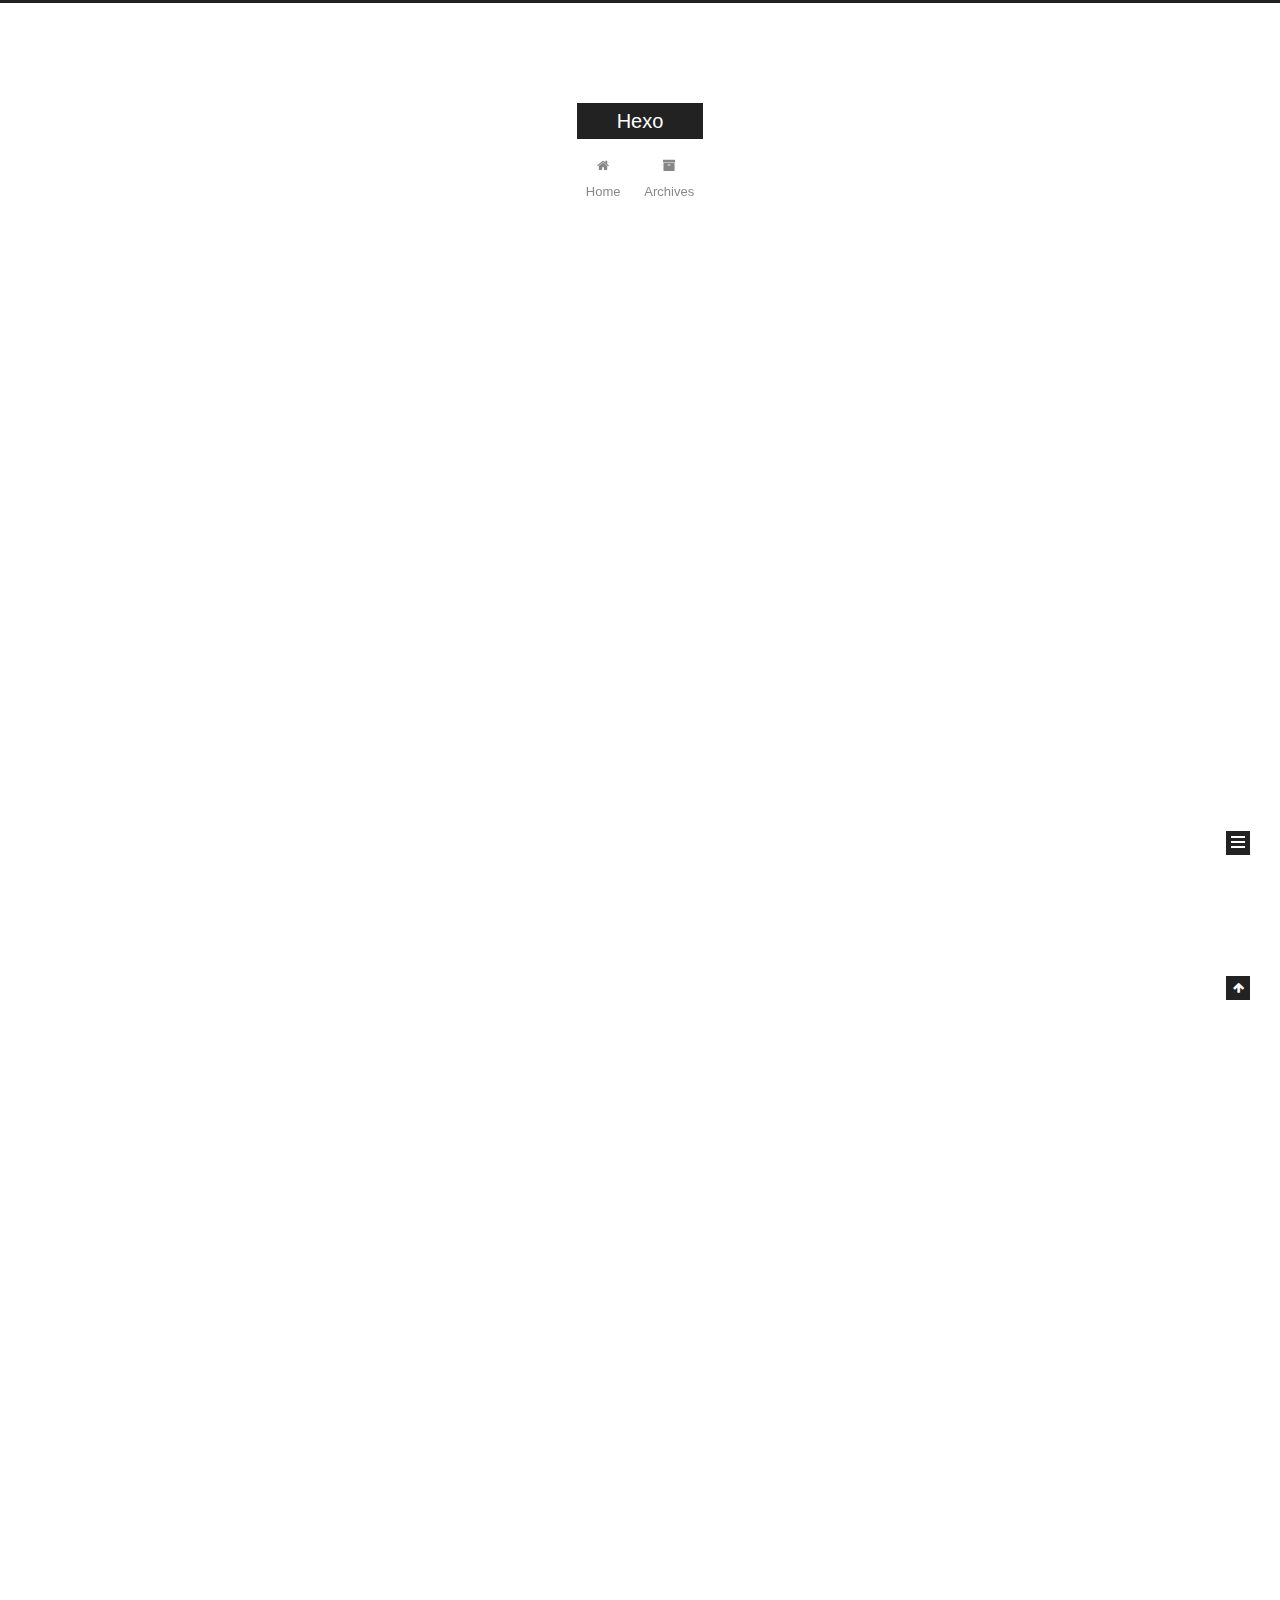
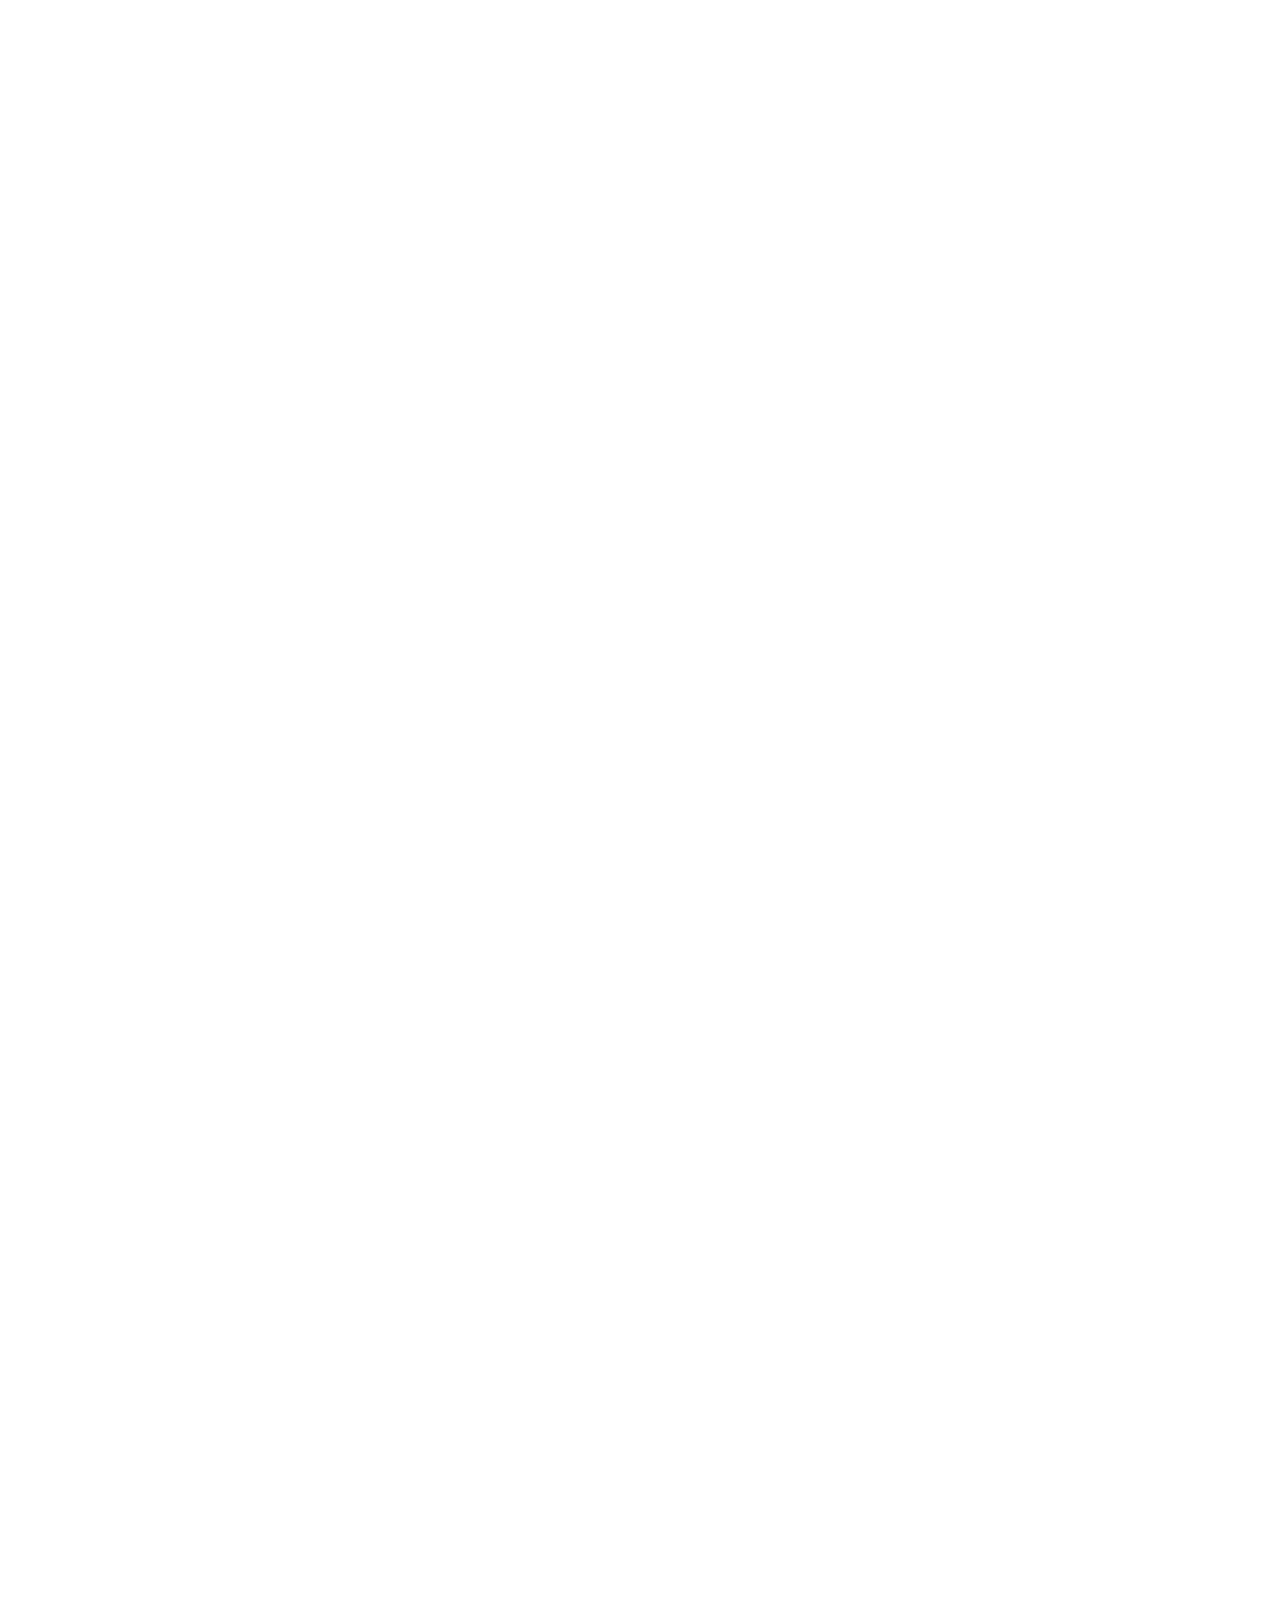
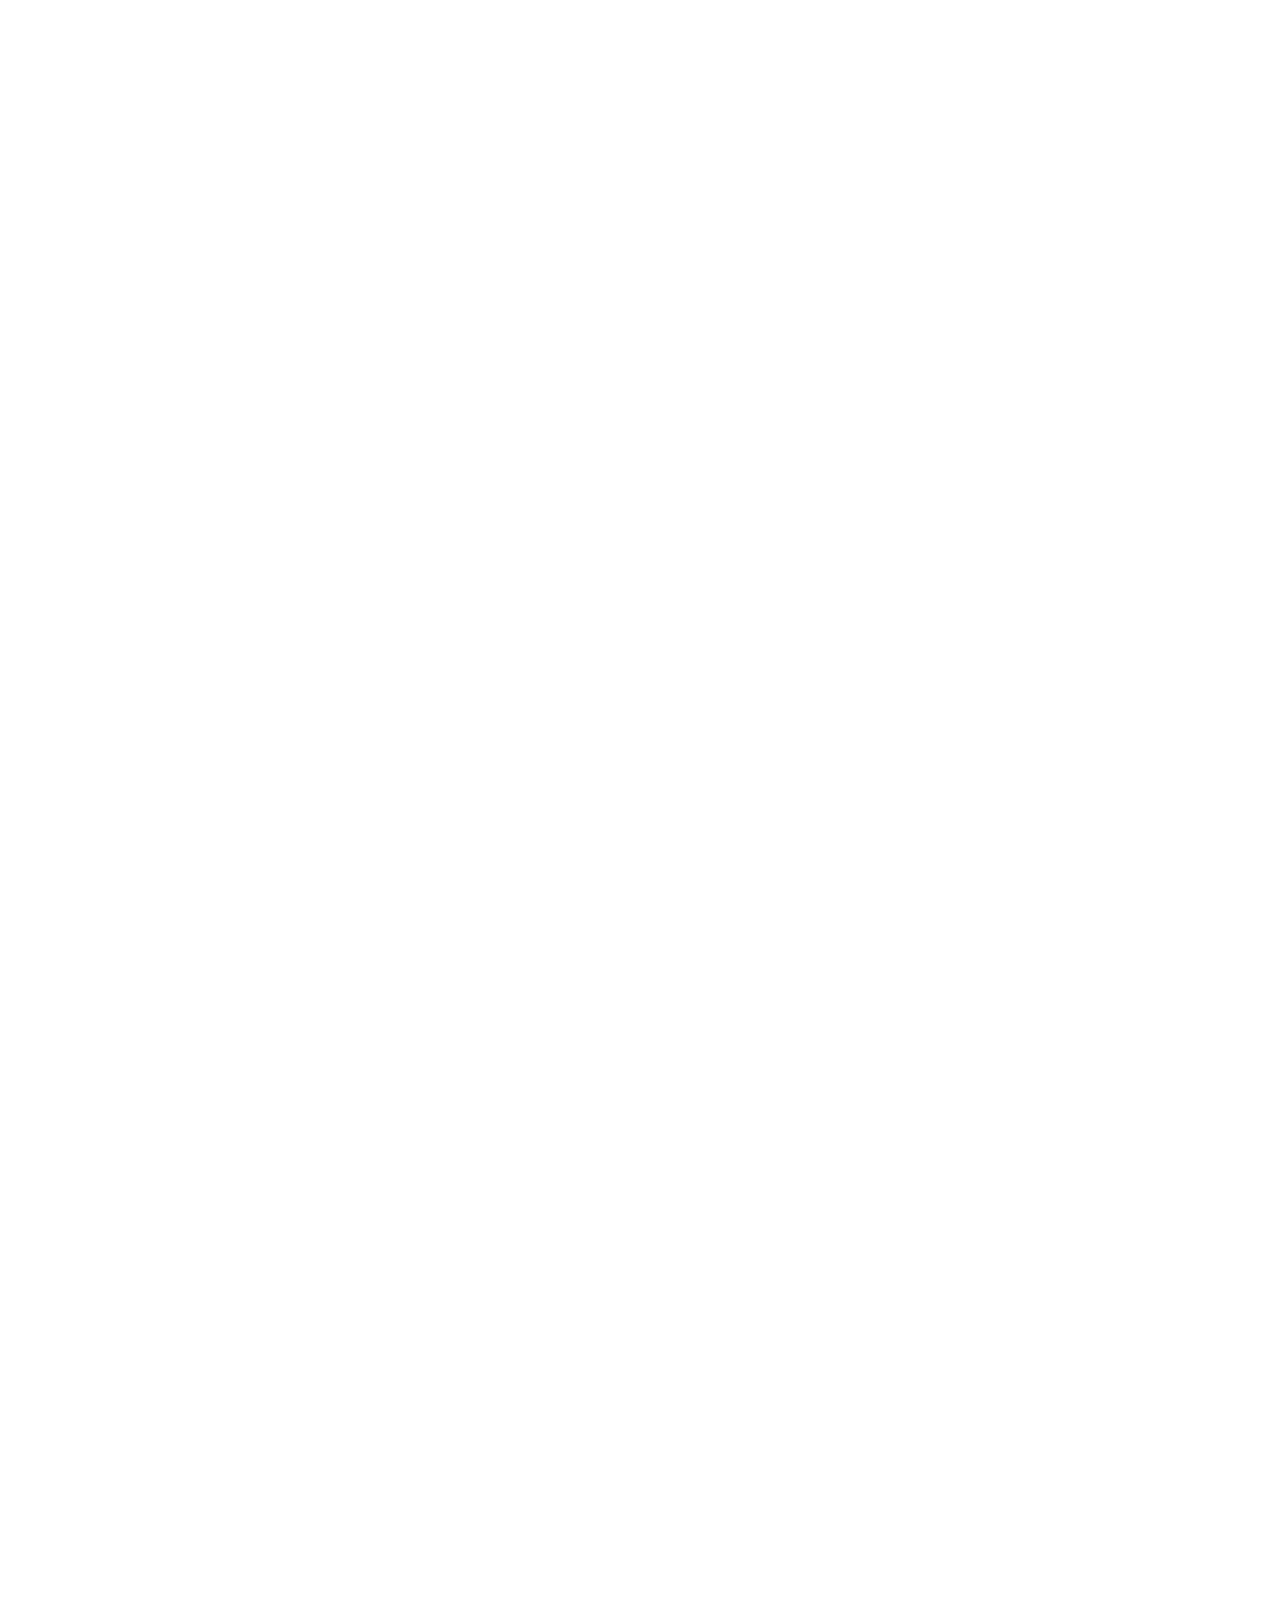
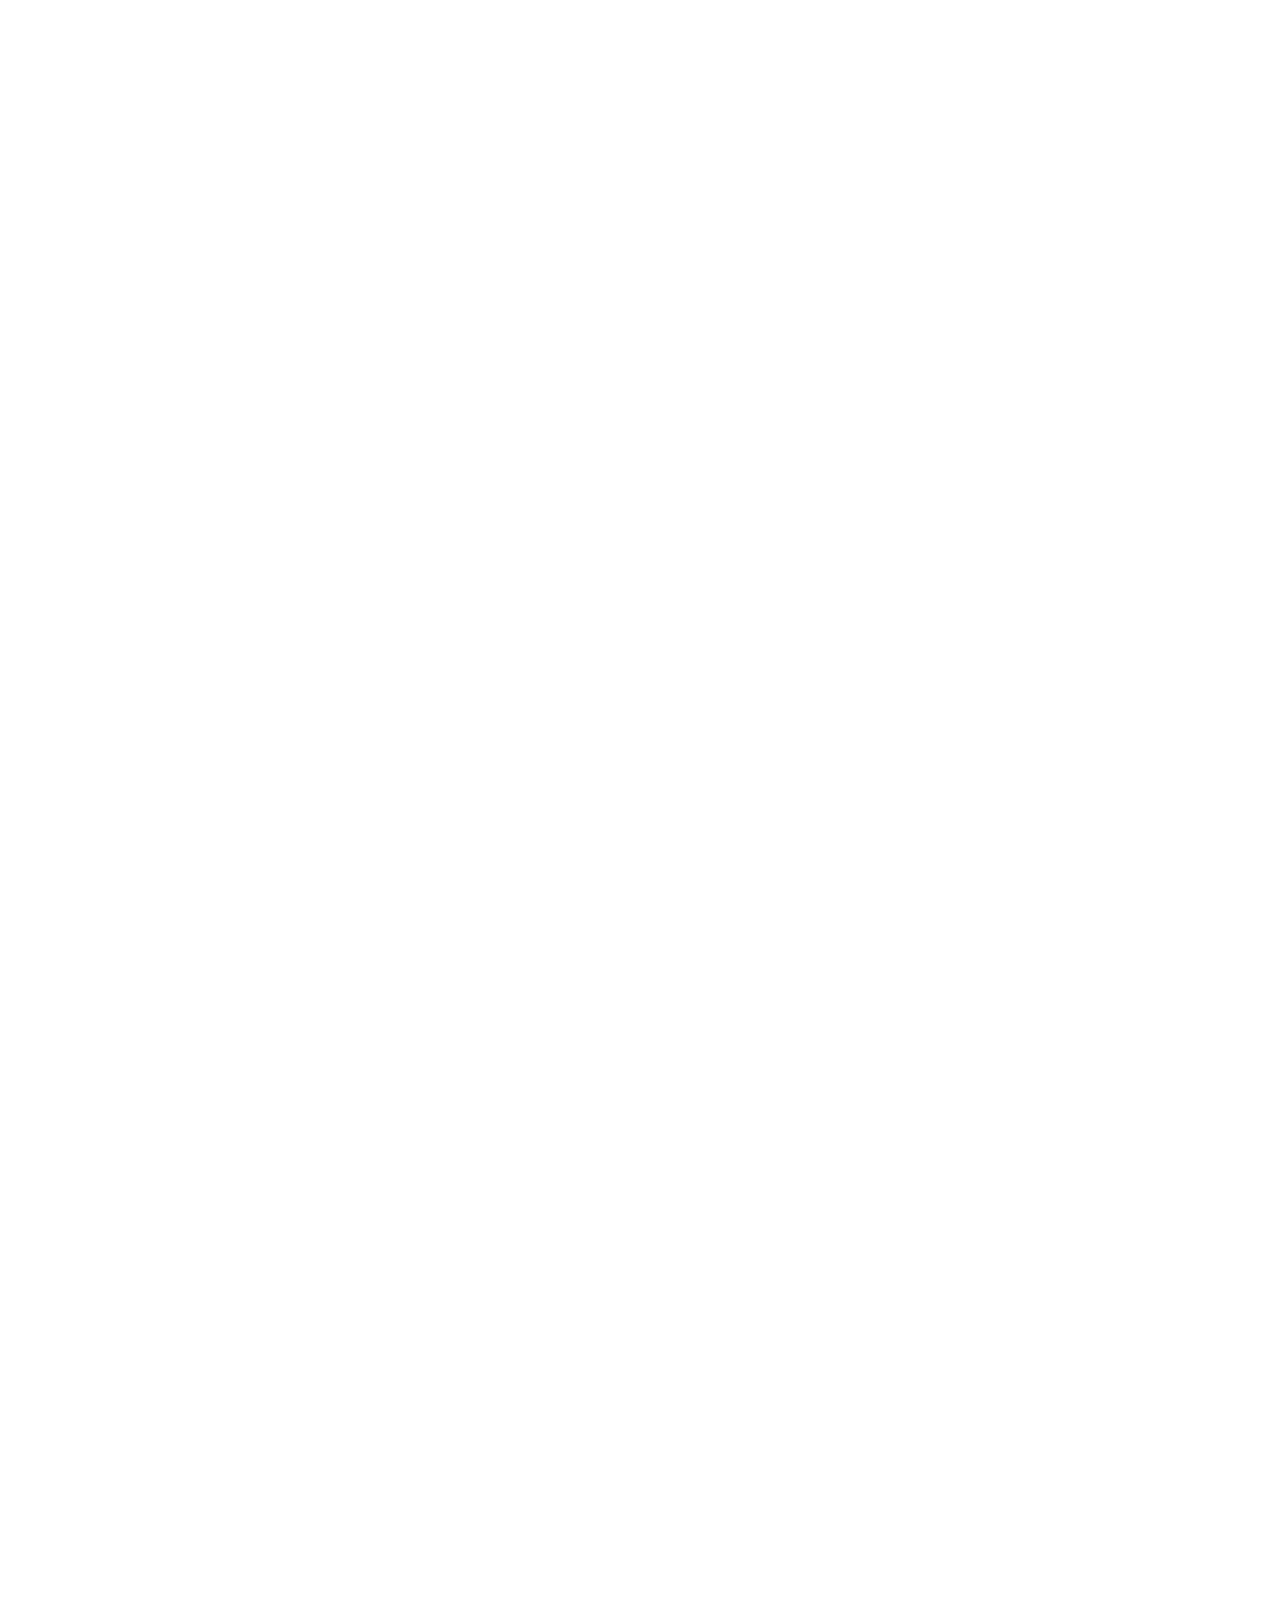
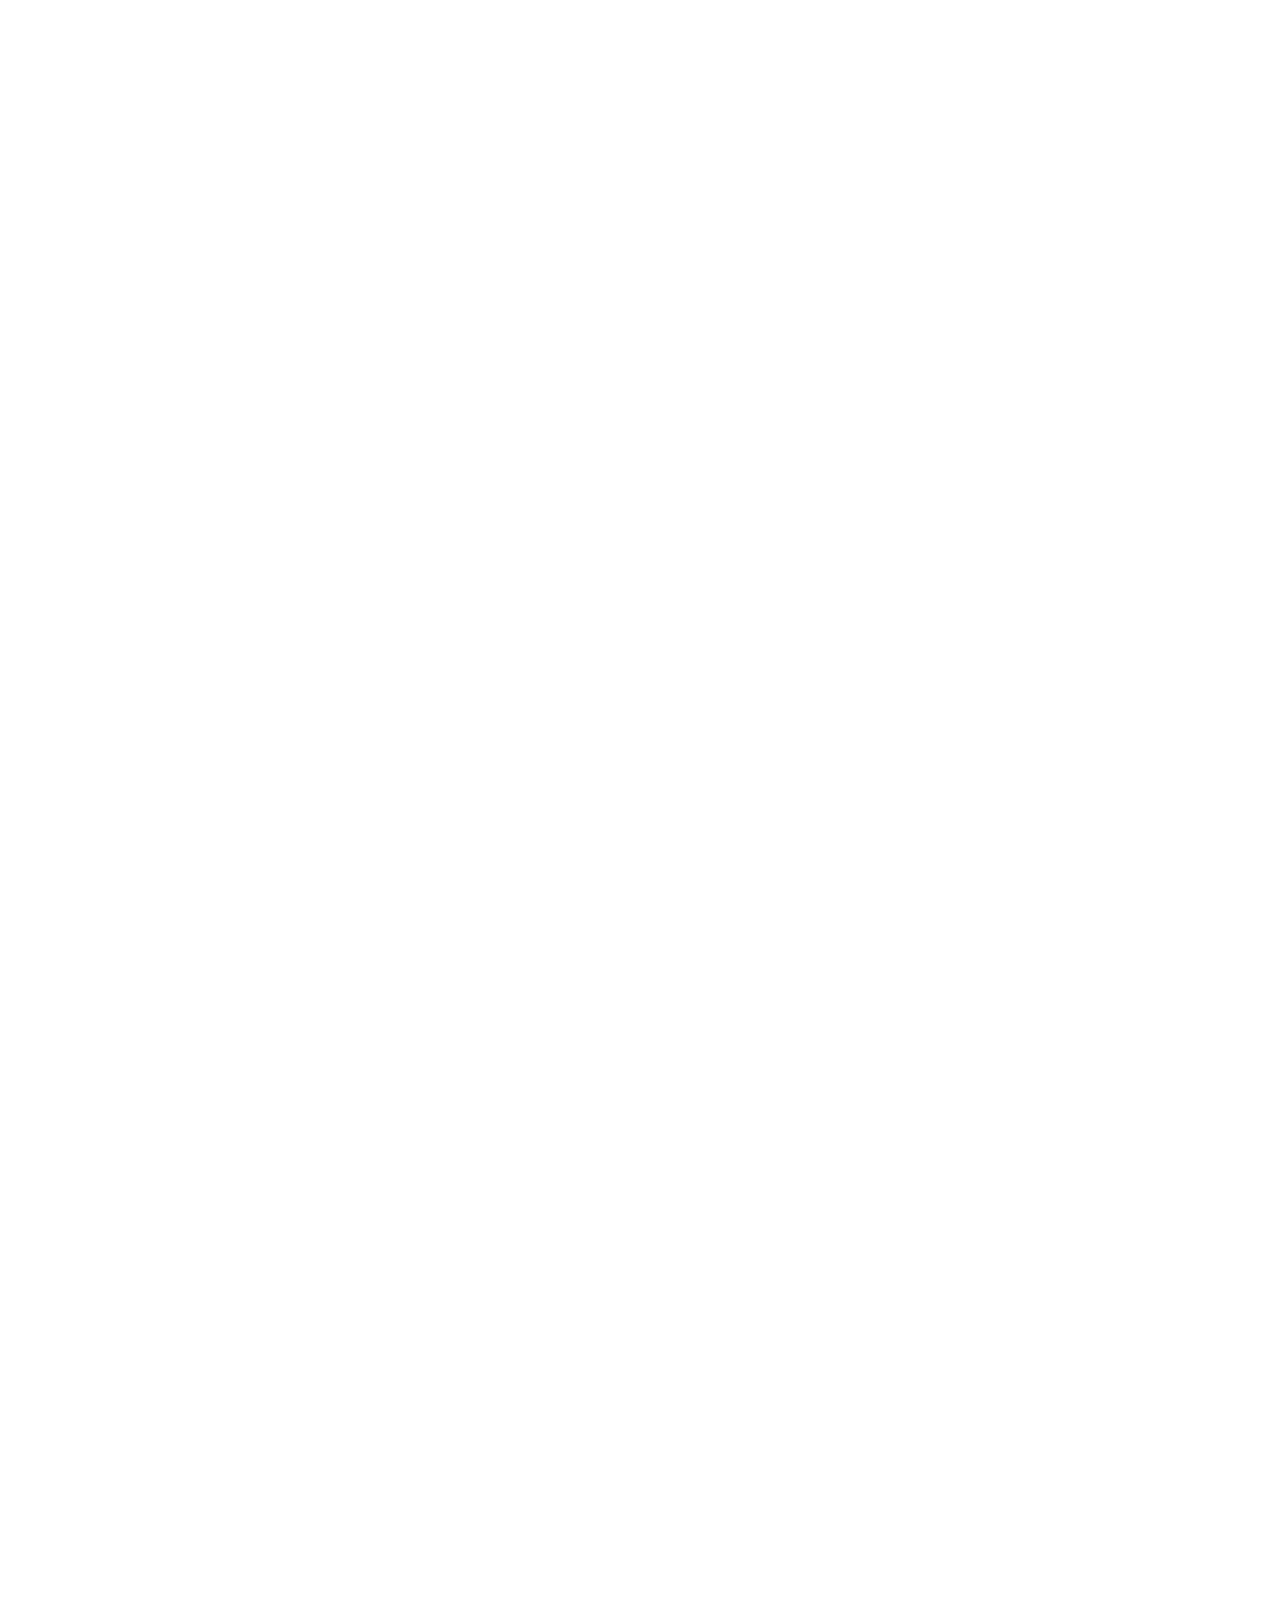
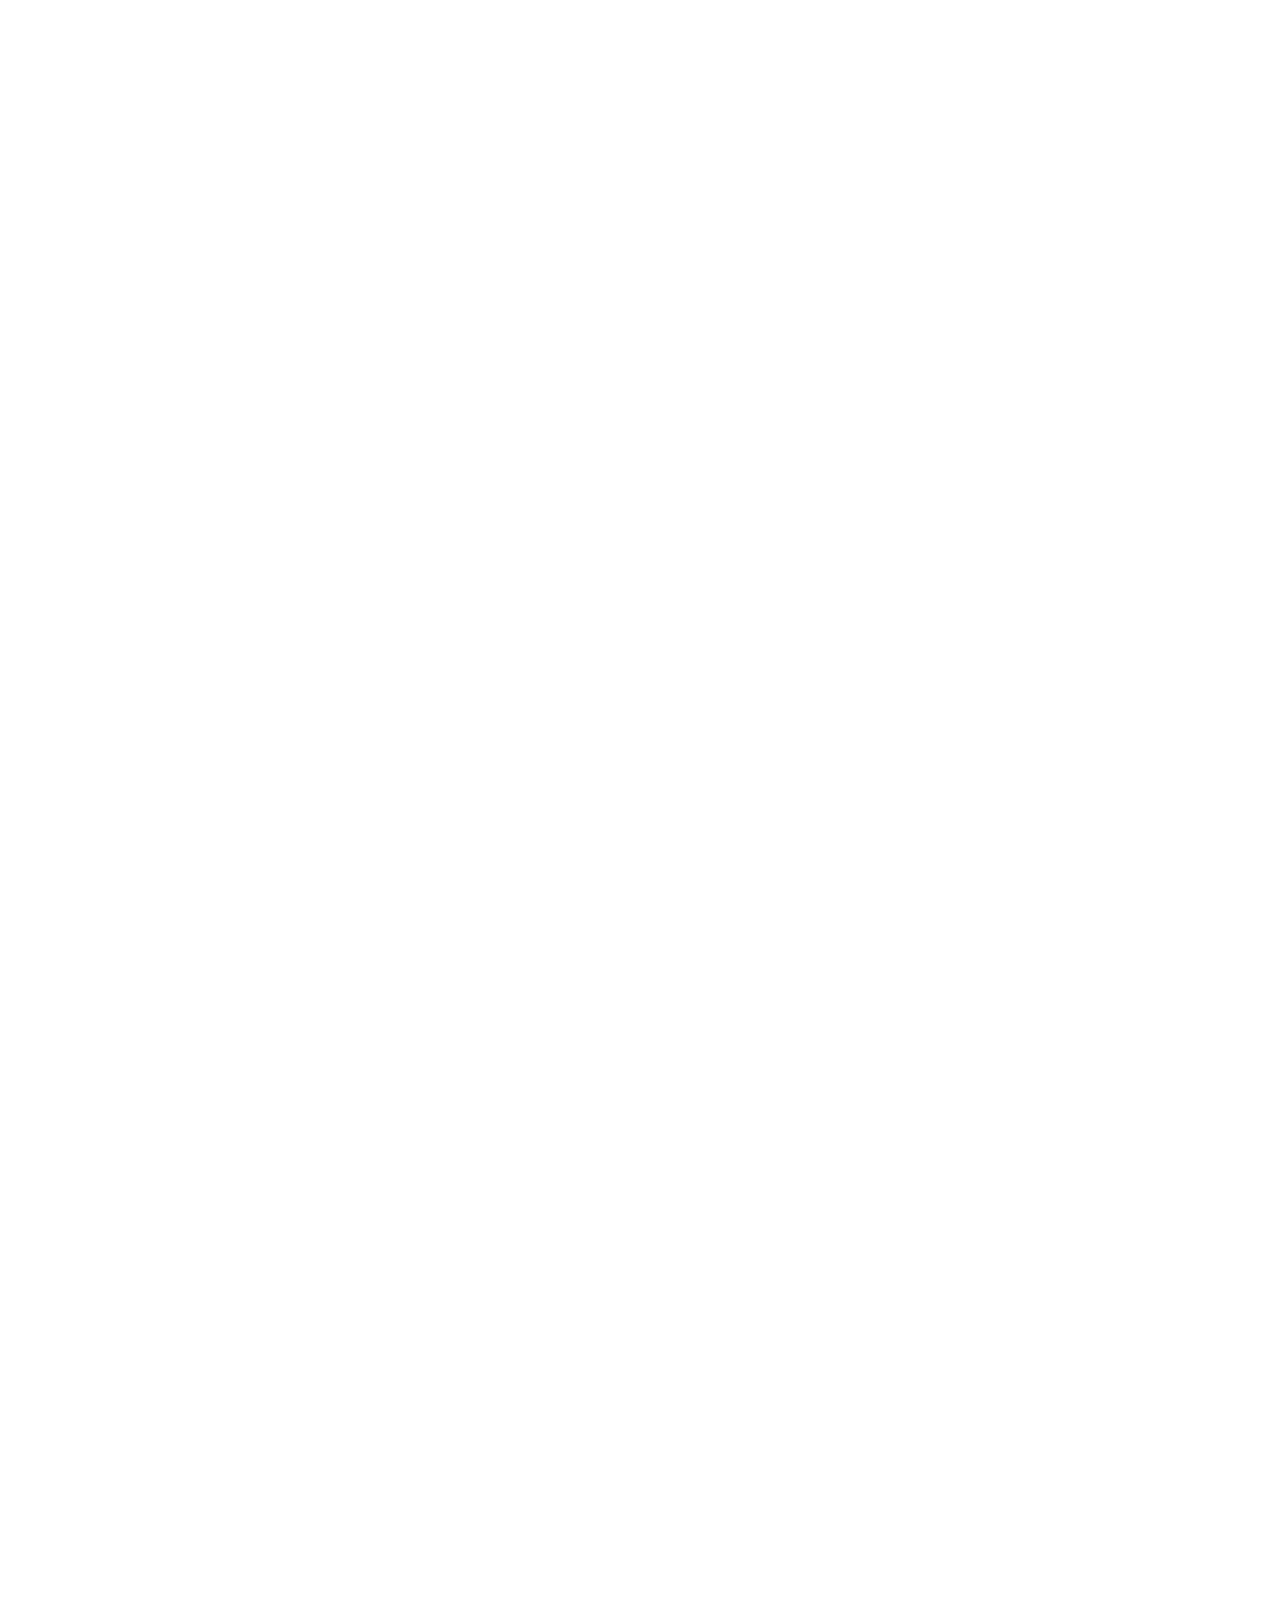
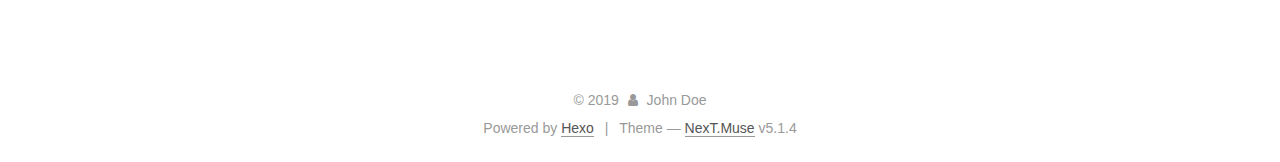
==== index.html @ ef2a57bb "Site updated: 2019-10-19 21:39:15" ====
<!DOCTYPE html>



  


<html class="theme-next muse use-motion" lang="en">
<head>
  <meta charset="UTF-8"/>
<meta http-equiv="X-UA-Compatible" content="IE=edge" />
<meta name="viewport" content="width=device-width, initial-scale=1, maximum-scale=1"/>
<meta name="theme-color" content="#222">









<meta http-equiv="Cache-Control" content="no-transform" />
<meta http-equiv="Cache-Control" content="no-siteapp" />
















  
  
  <link href="/lib/fancybox/source/jquery.fancybox.css?v=2.1.5" rel="stylesheet" type="text/css" />







<link href="/lib/font-awesome/css/font-awesome.min.css?v=4.6.2" rel="stylesheet" type="text/css" />

<link href="/css/main.css?v=5.1.4" rel="stylesheet" type="text/css" />


  <link rel="apple-touch-icon" sizes="180x180" href="/images/apple-touch-icon-next.png?v=5.1.4">


  <link rel="icon" type="image/png" sizes="32x32" href="/images/favicon-32x32-next.png?v=5.1.4">


  <link rel="icon" type="image/png" sizes="16x16" href="/images/favicon-16x16-next.png?v=5.1.4">


  <link rel="mask-icon" href="/images/logo.svg?v=5.1.4" color="#222">





  <meta name="keywords" content="Hexo, NexT" />










<meta property="og:type" content="website">
<meta property="og:title" content="Hexo">
<meta property="og:url" content="http:&#x2F;&#x2F;yoursite.com&#x2F;index.html">
<meta property="og:site_name" content="Hexo">
<meta property="og:locale" content="en">
<meta name="twitter:card" content="summary">



<script type="text/javascript" id="hexo.configurations">
  var NexT = window.NexT || {};
  var CONFIG = {
    root: '/',
    scheme: 'Muse',
    version: '5.1.4',
    sidebar: {"position":"left","display":"post","offset":12,"b2t":false,"scrollpercent":false,"onmobile":false},
    fancybox: true,
    tabs: true,
    motion: {"enable":true,"async":false,"transition":{"post_block":"fadeIn","post_header":"slideDownIn","post_body":"slideDownIn","coll_header":"slideLeftIn","sidebar":"slideUpIn"}},
    duoshuo: {
      userId: '0',
      author: 'Author'
    },
    algolia: {
      applicationID: '',
      apiKey: '',
      indexName: '',
      hits: {"per_page":10},
      labels: {"input_placeholder":"Search for Posts","hits_empty":"We didn't find any results for the search: ${query}","hits_stats":"${hits} results found in ${time} ms"}
    }
  };
</script>



  <link rel="canonical" href="http://yoursite.com/"/>





  <title>Hexo</title>
  








</head>

<body itemscope itemtype="http://schema.org/WebPage" lang="en">

  
  
    
  

  <div class="container sidebar-position-left 
  page-home">
    <div class="headband"></div>

    <header id="header" class="header" itemscope itemtype="http://schema.org/WPHeader">
      <div class="header-inner"><div class="site-brand-wrapper">
  <div class="site-meta ">
    

    <div class="custom-logo-site-title">
      <a href="/"  class="brand" rel="start">
        <span class="logo-line-before"><i></i></span>
        <span class="site-title">Hexo</span>
        <span class="logo-line-after"><i></i></span>
      </a>
    </div>
      
        <p class="site-subtitle"></p>
      
  </div>

  <div class="site-nav-toggle">
    <button>
      <span class="btn-bar"></span>
      <span class="btn-bar"></span>
      <span class="btn-bar"></span>
    </button>
  </div>
</div>

<nav class="site-nav">
  

  
    <ul id="menu" class="menu">
      
        
        <li class="menu-item menu-item-home">
          <a href="/%20" rel="section">
            
              <i class="menu-item-icon fa fa-fw fa-home"></i> <br />
            
            Home
          </a>
        </li>
      
        
        <li class="menu-item menu-item-archives">
          <a href="/archives/%20" rel="section">
            
              <i class="menu-item-icon fa fa-fw fa-archive"></i> <br />
            
            Archives
          </a>
        </li>
      

      
    </ul>
  

  
</nav>



 </div>
    </header>

    <main id="main" class="main">
      <div class="main-inner">
        <div class="content-wrap">
          <div id="content" class="content">
            
  <section id="posts" class="posts-expand">
    
      

  

  
  
  

  <article class="post post-type-normal" itemscope itemtype="http://schema.org/Article">
  
  
  
  <div class="post-block">
    <link itemprop="mainEntityOfPage" href="http://yoursite.com/2019/10/19/%E6%9C%88%E5%BA%A6%E6%80%BB%E7%BB%93/">

    <span hidden itemprop="author" itemscope itemtype="http://schema.org/Person">
      <meta itemprop="name" content="John Doe">
      <meta itemprop="description" content="">
      <meta itemprop="image" content="/images/avatar.gif">
    </span>

    <span hidden itemprop="publisher" itemscope itemtype="http://schema.org/Organization">
      <meta itemprop="name" content="Hexo">
    </span>

    
      <header class="post-header">

        
        
          <h1 class="post-title" itemprop="name headline">
                
                <a class="post-title-link" href="/2019/10/19/%E6%9C%88%E5%BA%A6%E6%80%BB%E7%BB%93/" itemprop="url">月度总结</a></h1>
        

        <div class="post-meta">
          <span class="post-time">
            
              <span class="post-meta-item-icon">
                <i class="fa fa-calendar-o"></i>
              </span>
              
                <span class="post-meta-item-text">Posted on</span>
              
              <time title="Post created" itemprop="dateCreated datePublished" datetime="2019-10-19T21:38:30+08:00">
                2019-10-19
              </time>
            

            

            
          </span>

          

          
            
          

          
          

          

          

          

        </div>
      </header>
    

    
    
    
    <div class="post-body" itemprop="articleBody">

      
      

      
        
          
            <h1 id="启明星月度总结"><a href="#启明星月度总结" class="headerlink" title="启明星月度总结"></a>启明星月度总结</h1><p>在启明星的这一个月，过的很充实。每个星期都会有不同的任务，每次任务又会对一类知识点进行扩充。而且在启明星能看到比自己更努力的人，就可以不停的督促自己去学习，使自己不掉队。而且进了启明星，不仅仅是找到一个学习的位置，还是加入了一个团队。  </p>
<p>这里的学习氛围是真的好，每个人来了以后就会有想做到事，而且每周的周任务就像是一个明确的方向，让你学习这一类的内容。而且不仅学习了C语言的内容，也学习了很重要并且很实用的技能（比如写这个博客）。这是我一个人在图书馆不可能完成的。</p>
<p>每周的例会也很有用，能够及时的发现自己的状态好不好，并对现状进行改变，而且能看到其他人的进度从而适当加快自己的速度保持不掉队。而且还有每周一讲和最后讲知识点。这些都是对自己知识库的补充。</p>
<p>当然，前辈们也很照顾我们这些新生，问题发给学长，学姐，都很快的给了答复，而且我师傅对我是真的好，有时候问他问题不仅把原理讲出来，还画图画出来。而且还推荐了许多书给我看，使我在想学新东西的时候有了很多资料参考。</p>
<p>最后这个月确实学到了许多，从一个scanf的不怎么会用的菜鸟，训练成了一个掌握了一些基础知识的人。很充实。</p>

          
        
      
    </div>
    
    
    

    

    

    

    <footer class="post-footer">
      

      

      

      
      
        <div class="post-eof"></div>
      
    </footer>
  </div>
  
  
  
  </article>


    
      

  

  
  
  

  <article class="post post-type-normal" itemscope itemtype="http://schema.org/Article">
  
  
  
  <div class="post-block">
    <link itemprop="mainEntityOfPage" href="http://yoursite.com/2019/10/19/%E5%AF%92%E5%81%87%E7%AD%94%E8%BE%A9/">

    <span hidden itemprop="author" itemscope itemtype="http://schema.org/Person">
      <meta itemprop="name" content="John Doe">
      <meta itemprop="description" content="">
      <meta itemprop="image" content="/images/avatar.gif">
    </span>

    <span hidden itemprop="publisher" itemscope itemtype="http://schema.org/Organization">
      <meta itemprop="name" content="Hexo">
    </span>

    
      <header class="post-header">

        
        
          <h1 class="post-title" itemprop="name headline">
                
                <a class="post-title-link" href="/2019/10/19/%E5%AF%92%E5%81%87%E7%AD%94%E8%BE%A9/" itemprop="url">寒假答辩</a></h1>
        

        <div class="post-meta">
          <span class="post-time">
            
              <span class="post-meta-item-icon">
                <i class="fa fa-calendar-o"></i>
              </span>
              
                <span class="post-meta-item-text">Posted on</span>
              
              <time title="Post created" itemprop="dateCreated datePublished" datetime="2019-10-19T21:38:30+08:00">
                2019-10-19
              </time>
            

            

            
          </span>

          

          
            
          

          
          

          

          

          

        </div>
      </header>
    

    
    
    
    <div class="post-body" itemprop="articleBody">

      
      

      
        
          
            <h2 id="英语测试网站"><a href="#英语测试网站" class="headerlink" title="英语测试网站"></a>英语测试网站</h2><h3 id="1-涉及知识"><a href="#1-涉及知识" class="headerlink" title="1.涉及知识"></a>1.涉及知识</h3><ul>
<li>C#网页开发</li>
<li>数据库创建</li>
<li>前端与后台的连接</li>
</ul>
<h3 id="2-主要功能"><a href="#2-主要功能" class="headerlink" title="2.主要功能"></a>2.主要功能</h3><ul>
<li><p>可以登陆与注册，而且注册时可以判断用户名，手机号， 邮箱是否已经被注册，并将注册好的账号传到数据库</p>
</li>
<li><p>可以查询自己的个人资料，并且可以在进行验证后进行密码， 邮箱， 电话号码的修改.这部分也会判断数据库中是否有已注册的</p>
</li>
<li><p>可以将英语题目上传。在做题时是从数据库随机出的十道题。并将其评分</p>
</li>
<li><p>最后将分数传到数据库，最后分数是最后一次的答题分数<br>###3.出现的问题与解绝</p>
</li>
<li><p>首先是数据库创了两个表，所以要在注册时一次性把id传到两个表里面去</p>
<pre><code>   protected void LinkButton1_Click(object sender, EventArgs e)//注册
    {
if (TextBox3.Text == &quot;&quot; || TextBox4.Text == &quot;&quot; || TextBox5.Text == &quot;&quot; || TextBox7.Text == &quot;&quot; || TextBox8.Text == &quot;&quot;)//如果有没有填完的资料就会返回“请填写完整信息”
{
    Response.Write(&quot;&lt;script language=javascript&gt;alert(&apos;请填写完整信息！&apos;);&lt;/script&gt;&quot;);
    return;
}
if (TextBox4.Text != TextBox5.Text)//如果两次密码输入的不同
{
    Response.Write(&quot;&lt;script language=javascript&gt;alert(&apos;两次输入的密码不同！&apos;);&lt;/script&gt;&quot;);
    return;
}
string s1 = System.Configuration.ConfigurationManager.ConnectionStrings[&quot;marma&quot;].ConnectionString;//连接数据库
SqlConnection conn = new SqlConnection(s1);
conn.Open();
string s2 = &quot;select * from uzname where 用户名=&apos;&quot; + TextBox3.Text + &quot;&apos;&quot;;
SqlDataAdapter da = new SqlDataAdapter();
da.SelectCommand = new SqlCommand(s2, conn);
DataSet ds = new DataSet();
da.Fill(ds);
conn.Close();
if (ds.Tables[0].Rows.Count != 0)
{
    Response.Write(&quot;&lt;script language=javascript&gt;alert(&apos;用户名已存在,请重新输入！&apos;);&lt;/script&gt;&quot;);
    return;
}
string s7 = System.Configuration.ConfigurationManager.ConnectionStrings[&quot;marma&quot;].ConnectionString;//连接数据库
SqlConnection conn7 = new SqlConnection(s7);
conn7.Open();
string s5 = &quot;select * from uzname where 电子邮箱=&apos;&quot; + TextBox7.Text + &quot;&apos;&quot;;
SqlDataAdapter da5 = new SqlDataAdapter();
da5.SelectCommand = new SqlCommand(s5, conn7);
DataSet ds5 = new DataSet();
da5.Fill(ds5);
conn7.Close();
if (ds5.Tables[0].Rows.Count != 0)
{
    Response.Write(&quot;&lt;script language=javascript&gt;alert(&apos;电子邮箱已存在,请重新输入！&apos;);&lt;/script&gt;&quot;);
    return;
}
string s8 = System.Configuration.ConfigurationManager.ConnectionStrings[&quot;marma&quot;].ConnectionString;//连接数据库
SqlConnection conn8 = new SqlConnection(s8);
conn8.Open();
string s4 = &quot;select * from uzname where 电话号码=&apos;&quot; + TextBox8.Text + &quot;&apos;&quot;;
SqlDataAdapter da4 = new SqlDataAdapter();
da4.SelectCommand = new SqlCommand(s4, conn8);
DataSet ds4 = new DataSet();
da4.Fill(ds4);
conn8.Close();
if (ds4.Tables[0].Rows.Count != 0)
{
    Response.Write(&quot;&lt;script language=javascript&gt;alert(&apos;电话号码已存在,请重新输入！&apos;);&lt;/script&gt;&quot;);
    return;
}
else
{
    s2 = &quot;select * from uzname&quot;;
    da.SelectCommand = new SqlCommand(s2, conn);
    SqlCommandBuilder scb = new SqlCommandBuilder(da);
    da.Fill(ds);
    DataRow newrow = ds.Tables[0].NewRow();
    newrow[&quot;用户名&quot;] = TextBox3.Text;
    string secpwd = (TextBox4.Text);
    newrow[&quot;密码&quot;] = secpwd;
    newrow[&quot;电子邮箱&quot;] = TextBox7.Text;
    newrow[&quot;电话号码&quot;] = TextBox8.Text;
    newrow[&quot;性别&quot;] = RadioButtonList1.SelectedValue;
    ds.Tables[0].Rows.Add(newrow);
    da.Update(ds);
    conn.Close();
    conn.Open();
    string s3 = &quot;select * from 成绩&quot;;
    da.SelectCommand = new SqlCommand(s3, conn);
    SqlCommandBuilder scb2 = new SqlCommandBuilder(da);
    da.Fill(ds);
    DataRow newrow2 = ds.Tables[0].NewRow();
    newrow2[&quot;用户名&quot;] = TextBox3.Text;
    ds.Tables[0].Rows.Add(newrow2);
    da.Update(ds);
    conn.Close();
    Response.Write(&quot;&lt;script language=javascript&gt;alert(&apos;新用户注册成功！&apos;);&lt;/script&gt;&quot;);
}</code></pre></li>
<li><p>再就是英语选择题是随机出的，所以答案也是随机的，之前想过用地址，但不安全，所以就用了cookies来存答案，到那个判断对错的按钮</p>
</li>
<li><pre><code>protected void Button1_Click(object sender, EventArgs e)
   {
string connString = System.Configuration.ConfigurationManager.ConnectionStrings[&quot;marma&quot;].ConnectionString;//定义变量与数据库marma连接
SqlConnection conn = new SqlConnection(connString);//创建一个新连接，conn为连接对象名
SqlCommand cmd = conn.CreateCommand();//创建cmd对象
int sum = 0;
string a1 = RadioButtonList2.SelectedItem.Value.ToString();
string b1 = Request.Cookies[&quot;答案1&quot;].Value.ToString();
int result1 = String.Compare(a1, b1);  
if (result1 == 0)
{
    sum += 10;
}
string a2 = RadioButtonList3.SelectedItem.Value.ToString();
string b2 = Request.Cookies[&quot;答案2&quot;].Value.ToString();
int result2 = String.Compare(a2, b2);
if (result2 == 0)
{
    sum += 10;
}
string a3 = RadioButtonList4.SelectedItem.Value.ToString();
string b3 = Request.Cookies[&quot;答案3&quot;].Value.ToString();
int result3 = String.Compare(a1, b1);
if (result3 == 0)
{
    sum += 10;
}
string a4 = RadioButtonList5.SelectedItem.Value.ToString();
string b4 = Request.Cookies[&quot;答案4&quot;].Value.ToString();
int result4 = String.Compare(a4, b4);
if (result4 == 0)
{
    sum += 10;
}
string a5 = RadioButtonList6.SelectedItem.Value.ToString();
string b5 = Request.Cookies[&quot;答案5&quot;].Value.ToString();
int result5 = String.Compare(a5, b5);
if (result5 == 0)
{
    sum += 10;
}
string a6 = RadioButtonList7.SelectedItem.Value.ToString();
string b6 = Request.Cookies[&quot;答案6&quot;].Value.ToString();
int result6 = String.Compare(a6, b6);
if (result6 == 0)
{
    sum += 10;
}
string a7 = RadioButtonList8.SelectedItem.Value.ToString();
string b7 = Request.Cookies[&quot;答案7&quot;].Value.ToString();
int result7 = String.Compare(a7, b7);
if (result7 == 0)
{
    sum += 10;
}
string a8 = RadioButtonList9.SelectedItem.Value.ToString();
string b8 = Request.Cookies[&quot;答案8&quot;].Value.ToString();
int result8 = String.Compare(a8, b8);
if (result8 == 0)
{
    sum += 10;
}
string a9 = RadioButtonList10.SelectedItem.Value.ToString();
string b9 = Request.Cookies[&quot;答案9&quot;].Value.ToString();
int result9 = String.Compare(a9, b9);
if (result9 == 0)
{
    sum += 10;
}
string a10 = RadioButtonList11.SelectedItem.Value.ToString();
string b10 = Request.Cookies[&quot;答案10&quot;].Value.ToString();
int result10 = String.Compare(a10, b10);
if (result10 == 0)
{
    sum += 10;
}
Response.Write(&quot;您总共获得&quot; + sum  + &quot;分&quot;);
string s3 = System.Configuration.ConfigurationManager.ConnectionStrings[&quot;marma&quot;].ConnectionString;//定义变量与数据库marma连接
SqlConnection conn1 = new SqlConnection(s3);//创建一个新连接 对象是conn
conn1.Open();//打开conn对象
string s5 = &quot;select * from 成绩 where 用户名=&apos;&quot; + Request.QueryString[&quot;uzname&quot;] + &quot;&apos;&quot;;
SqlDataAdapter da2 = new SqlDataAdapter();//创建对象
da2.SelectCommand = new SqlCommand(s5, conn1);//s4语句在数据库中执行
DataSet ds2 = new DataSet();//创建虚拟空间存储查找出的信息
da2.Fill(ds2);
SqlCommandBuilder scb2 = new SqlCommandBuilder(da2);
DataRow myrow = ds2.Tables[0].Rows[0];
myrow[&quot;选择题成绩&quot;] = sum;
da2.Update(ds2);
conn1.Close();</code></pre></li>
</ul>
<pre><code>}
    protected void Button2_Click(object sender, EventArgs e)
    {
string connString = System.Configuration.ConfigurationManager.ConnectionStrings[&quot;marma&quot;].ConnectionString;//定义变量与数据库marma连接
SqlConnection conn = new SqlConnection(connString);//创建一个新连接，conn为连接对象名
SqlCommand cmd = conn.CreateCommand();//创建cmd对象
string s2 = &quot;select TOP 30 * from 试卷单选题 ORDER BY NEWID()&quot;;
cmd.CommandText = s2;
conn.Open();
SqlDataAdapter da = new SqlDataAdapter();
da.SelectCommand = new SqlCommand(s2, conn);
DataTable ds = new DataTable();
da.Fill(ds);
conn.Close();
Label2.Text = ds.Rows[0][&quot;单选题&quot;].ToString();
RadioButtonList2.Items[0].Text = ds.Rows[0][&quot;选项A&quot;].ToString();
RadioButtonList2.Items[1].Text = ds.Rows[0][&quot;选项B&quot;].ToString();
RadioButtonList2.Items[2].Text = ds.Rows[0][&quot;选项C&quot;].ToString();
RadioButtonList2.Items[3].Text = ds.Rows[0][&quot;选项D&quot;].ToString();
string aw1 = ds.Rows[0][&quot;答案&quot;].ToString();
Response.Cookies[&quot;答案1&quot;].Value = aw1;
RadioButtonList2.DataBind();
Label3.Text = ds.Rows[1][&quot;单选题&quot;].ToString();
RadioButtonList3.Items[0].Text = ds.Rows[1][&quot;选项A&quot;].ToString();
RadioButtonList3.Items[1].Text = ds.Rows[1][&quot;选项B&quot;].ToString();
RadioButtonList3.Items[2].Text = ds.Rows[1][&quot;选项C&quot;].ToString();
RadioButtonList3.Items[3].Text = ds.Rows[1][&quot;选项D&quot;].ToString();
string aw2 = ds.Rows[1][&quot;答案&quot;].ToString();
Response.Cookies[&quot;答案2&quot;].Value = aw2;
RadioButtonList3.DataBind();
Label4.Text = ds.Rows[2][&quot;单选题&quot;].ToString();
RadioButtonList4.Items[0].Text = ds.Rows[2][&quot;选项A&quot;].ToString();
RadioButtonList4.Items[1].Text = ds.Rows[2][&quot;选项B&quot;].ToString();
RadioButtonList4.Items[2].Text = ds.Rows[2][&quot;选项C&quot;].ToString();
RadioButtonList4.Items[3].Text = ds.Rows[2][&quot;选项D&quot;].ToString();
string aw3 = ds.Rows[2][&quot;答案&quot;].ToString();
Response.Cookies[&quot;答案3&quot;].Value = aw3;
RadioButtonList4.DataBind();
Label5.Text = ds.Rows[3][&quot;单选题&quot;].ToString();
RadioButtonList5.Items[0].Text = ds.Rows[3][&quot;选项A&quot;].ToString();
RadioButtonList5.Items[1].Text = ds.Rows[3][&quot;选项B&quot;].ToString();
RadioButtonList5.Items[2].Text = ds.Rows[3][&quot;选项C&quot;].ToString();
RadioButtonList5.Items[3].Text = ds.Rows[3][&quot;选项D&quot;].ToString();
string aw4 = ds.Rows[3][&quot;答案&quot;].ToString();
Response.Cookies[&quot;答案4&quot;].Value = aw4;
RadioButtonList5.DataBind();
Label6.Text = ds.Rows[4][&quot;单选题&quot;].ToString();
RadioButtonList6.Items[0].Text = ds.Rows[4][&quot;选项A&quot;].ToString();
RadioButtonList6.Items[1].Text = ds.Rows[4][&quot;选项B&quot;].ToString();
RadioButtonList6.Items[2].Text = ds.Rows[4][&quot;选项C&quot;].ToString();
RadioButtonList6.Items[3].Text = ds.Rows[4][&quot;选项D&quot;].ToString();
string aw5 = ds.Rows[4][&quot;答案&quot;].ToString();
Response.Cookies[&quot;答案5&quot;].Value = aw5;
RadioButtonList6.DataBind();
Label7.Text = ds.Rows[5][&quot;单选题&quot;].ToString();
RadioButtonList7.Items[0].Text = ds.Rows[5][&quot;选项A&quot;].ToString();
RadioButtonList7.Items[1].Text = ds.Rows[5][&quot;选项B&quot;].ToString();
RadioButtonList7.Items[2].Text = ds.Rows[5][&quot;选项C&quot;].ToString();
RadioButtonList7.Items[3].Text = ds.Rows[5][&quot;选项D&quot;].ToString();
string aw6 = ds.Rows[5][&quot;答案&quot;].ToString();
Response.Cookies[&quot;答案6&quot;].Value = aw6;
RadioButtonList7.DataBind();
Label8.Text = ds.Rows[6][&quot;单选题&quot;].ToString();
RadioButtonList8.Items[0].Text = ds.Rows[6][&quot;选项A&quot;].ToString();
RadioButtonList8.Items[1].Text = ds.Rows[6][&quot;选项B&quot;].ToString();
RadioButtonList8.Items[2].Text = ds.Rows[6][&quot;选项C&quot;].ToString();
RadioButtonList8.Items[3].Text = ds.Rows[6][&quot;选项D&quot;].ToString();
string aw7 = ds.Rows[6][&quot;答案&quot;].ToString();
Response.Cookies[&quot;答案7&quot;].Value = aw7;
RadioButtonList8.DataBind();
Label9.Text = ds.Rows[7][&quot;单选题&quot;].ToString();
RadioButtonList9.Items[0].Text = ds.Rows[7][&quot;选项A&quot;].ToString();
RadioButtonList9.Items[1].Text = ds.Rows[7][&quot;选项B&quot;].ToString();
RadioButtonList9.Items[2].Text = ds.Rows[7][&quot;选项C&quot;].ToString();
RadioButtonList9.Items[3].Text = ds.Rows[7][&quot;选项D&quot;].ToString();
string aw8 = ds.Rows[7][&quot;答案&quot;].ToString();
Response.Cookies[&quot;答案8&quot;].Value = aw8;
RadioButtonList9.DataBind();
Label10.Text = ds.Rows[8][&quot;单选题&quot;].ToString();
RadioButtonList10.Items[0].Text = ds.Rows[8][&quot;选项A&quot;].ToString();
RadioButtonList10.Items[1].Text = ds.Rows[8][&quot;选项B&quot;].ToString();
RadioButtonList10.Items[2].Text = ds.Rows[8][&quot;选项C&quot;].ToString();
RadioButtonList10.Items[3].Text = ds.Rows[8][&quot;选项D&quot;].ToString();
string aw9 = ds.Rows[8][&quot;答案&quot;].ToString();
Response.Cookies[&quot;答案9&quot;].Value = aw9;
RadioButtonList10.DataBind();
Label11.Text = ds.Rows[9][&quot;单选题&quot;].ToString();
RadioButtonList11.Items[0].Text = ds.Rows[9][&quot;选项A&quot;].ToString();
RadioButtonList11.Items[1].Text = ds.Rows[9][&quot;选项B&quot;].ToString();
RadioButtonList11.Items[2].Text = ds.Rows[9][&quot;选项C&quot;].ToString();
RadioButtonList11.Items[3].Text = ds.Rows[9][&quot;选项D&quot;].ToString();
string aw10 = ds.Rows[9][&quot;答案&quot;].ToString();
Response.Cookies[&quot;答案10&quot;].Value = aw10;
RadioButtonList11.DataBind();
RadioButtonList2.Visible = true;
RadioButtonList3.Visible = true;
RadioButtonList4.Visible = true;
RadioButtonList5.Visible = true;
RadioButtonList6.Visible = true;
RadioButtonList7.Visible = true;
RadioButtonList8.Visible = true;
RadioButtonList9.Visible = true;
RadioButtonList10.Visible = true;
RadioButtonList11.Visible = true;
Label2.Visible = true;
Label3.Visible = true;
Label4.Visible = true;
Label5.Visible = true;
Label6.Visible = true;
Label7.Visible = true;
Label8.Visible = true;
Label9.Visible = true;
Label10.Visible = true;
Label11.Visible = true;
conn.Close();

}
   protected void Button3_Click(object sender, EventArgs e)
    {
Response.Redirect(&quot;答题.aspx?uzname=&quot; + Request.QueryString[&quot;uzname&quot;]);//跳转时传递用户名进去
    }</code></pre><p>###4.所学与反思</p>
<ul>
<li><p>通过这次寒假的答辩，我明白了网站之间的联系，它们其实并非和我之前的想象一样，密不可分。它们只是靠不同页面之间传值与后台达到的联系</p>
</li>
<li><p>学到了后台与前端的联系，以及一些网页开发的一些插件</p>
</li>
<li><p>虽然很少，但还是学到了一些C#。以及VS的一些用法</p>
</li>
</ul>
<p>###5.不足之处</p>
<ul>
<li><p>网页的前端太丑， 当时还没开始学前端</p>
</li>
<li><p>功能很单调<br>学长在之前也给了我一些建议，但是对于C#确实没有理解到看的懂别人代码并且会用的程度，所以那些发短信验证，以及输入验证码的功能都没有要。</p>
</li>
<li><p>对于编辑器的了解还很少<br>虽然是靠换成VS2010解决了，但是还是想把VS2017学会，毕竟新版的编辑器肯定有更好的性能。</p>
</li>
</ul>

          
        
      
    </div>
    
    
    

    

    

    

    <footer class="post-footer">
      

      

      

      
      
        <div class="post-eof"></div>
      
    </footer>
  </div>
  
  
  
  </article>


    
      

  

  
  
  

  <article class="post post-type-normal" itemscope itemtype="http://schema.org/Article">
  
  
  
  <div class="post-block">
    <link itemprop="mainEntityOfPage" href="http://yoursite.com/2019/10/19/hello-world/">

    <span hidden itemprop="author" itemscope itemtype="http://schema.org/Person">
      <meta itemprop="name" content="John Doe">
      <meta itemprop="description" content="">
      <meta itemprop="image" content="/images/avatar.gif">
    </span>

    <span hidden itemprop="publisher" itemscope itemtype="http://schema.org/Organization">
      <meta itemprop="name" content="Hexo">
    </span>

    
      <header class="post-header">

        
        
          <h1 class="post-title" itemprop="name headline">
                
                <a class="post-title-link" href="/2019/10/19/hello-world/" itemprop="url">Hello World</a></h1>
        

        <div class="post-meta">
          <span class="post-time">
            
              <span class="post-meta-item-icon">
                <i class="fa fa-calendar-o"></i>
              </span>
              
                <span class="post-meta-item-text">Posted on</span>
              
              <time title="Post created" itemprop="dateCreated datePublished" datetime="2019-10-19T21:29:46+08:00">
                2019-10-19
              </time>
            

            

            
          </span>

          

          
            
          

          
          

          

          

          

        </div>
      </header>
    

    
    
    
    <div class="post-body" itemprop="articleBody">

      
      

      
        
          
            <p>Welcome to <a href="https://hexo.io/" target="_blank" rel="noopener">Hexo</a>! This is your very first post. Check <a href="https://hexo.io/docs/" target="_blank" rel="noopener">documentation</a> for more info. If you get any problems when using Hexo, you can find the answer in <a href="https://hexo.io/docs/troubleshooting.html" target="_blank" rel="noopener">troubleshooting</a> or you can ask me on <a href="https://github.com/hexojs/hexo/issues" target="_blank" rel="noopener">GitHub</a>.</p>
<h2 id="Quick-Start"><a href="#Quick-Start" class="headerlink" title="Quick Start"></a>Quick Start</h2><h3 id="Create-a-new-post"><a href="#Create-a-new-post" class="headerlink" title="Create a new post"></a>Create a new post</h3><figure class="highlight bash"><table><tr><td class="gutter"><pre><span class="line">1</span><br></pre></td><td class="code"><pre><span class="line">$ hexo new <span class="string">"My New Post"</span></span><br></pre></td></tr></table></figure>

<p>More info: <a href="https://hexo.io/docs/writing.html" target="_blank" rel="noopener">Writing</a></p>
<h3 id="Run-server"><a href="#Run-server" class="headerlink" title="Run server"></a>Run server</h3><figure class="highlight bash"><table><tr><td class="gutter"><pre><span class="line">1</span><br></pre></td><td class="code"><pre><span class="line">$ hexo server</span><br></pre></td></tr></table></figure>

<p>More info: <a href="https://hexo.io/docs/server.html" target="_blank" rel="noopener">Server</a></p>
<h3 id="Generate-static-files"><a href="#Generate-static-files" class="headerlink" title="Generate static files"></a>Generate static files</h3><figure class="highlight bash"><table><tr><td class="gutter"><pre><span class="line">1</span><br></pre></td><td class="code"><pre><span class="line">$ hexo generate</span><br></pre></td></tr></table></figure>

<p>More info: <a href="https://hexo.io/docs/generating.html" target="_blank" rel="noopener">Generating</a></p>
<h3 id="Deploy-to-remote-sites"><a href="#Deploy-to-remote-sites" class="headerlink" title="Deploy to remote sites"></a>Deploy to remote sites</h3><figure class="highlight bash"><table><tr><td class="gutter"><pre><span class="line">1</span><br></pre></td><td class="code"><pre><span class="line">$ hexo deploy</span><br></pre></td></tr></table></figure>

<p>More info: <a href="https://hexo.io/docs/deployment.html" target="_blank" rel="noopener">Deployment</a></p>

          
        
      
    </div>
    
    
    

    

    

    

    <footer class="post-footer">
      

      

      

      
      
        <div class="post-eof"></div>
      
    </footer>
  </div>
  
  
  
  </article>


    
  </section>

  


          </div>
          


          

        </div>
        
          
  
  <div class="sidebar-toggle">
    <div class="sidebar-toggle-line-wrap">
      <span class="sidebar-toggle-line sidebar-toggle-line-first"></span>
      <span class="sidebar-toggle-line sidebar-toggle-line-middle"></span>
      <span class="sidebar-toggle-line sidebar-toggle-line-last"></span>
    </div>
  </div>

  <aside id="sidebar" class="sidebar">
    
    <div class="sidebar-inner">

      

      

      <section class="site-overview-wrap sidebar-panel sidebar-panel-active">
        <div class="site-overview">
          <div class="site-author motion-element" itemprop="author" itemscope itemtype="http://schema.org/Person">
            
              <p class="site-author-name" itemprop="name">John Doe</p>
              <p class="site-description motion-element" itemprop="description"></p>
          </div>

          <nav class="site-state motion-element">

            
              <div class="site-state-item site-state-posts">
              
                <a href="/archives/%20%7C%7C%20archive">
              
                  <span class="site-state-item-count">3</span>
                  <span class="site-state-item-name">posts</span>
                </a>
              </div>
            

            

            

          </nav>

          

          

          
          

          
          

          

        </div>
      </section>

      

      

    </div>
  </aside>


        
      </div>
    </main>

    <footer id="footer" class="footer">
      <div class="footer-inner">
        <div class="copyright">&copy; <span itemprop="copyrightYear">2019</span>
  <span class="with-love">
    <i class="fa fa-user"></i>
  </span>
  <span class="author" itemprop="copyrightHolder">John Doe</span>

  
</div>


  <div class="powered-by">Powered by <a class="theme-link" target="_blank" href="https://hexo.io">Hexo</a></div>



  <span class="post-meta-divider">|</span>



  <div class="theme-info">Theme &mdash; <a class="theme-link" target="_blank" href="https://github.com/iissnan/hexo-theme-next">NexT.Muse</a> v5.1.4</div>




        







        
      </div>
    </footer>

    
      <div class="back-to-top">
        <i class="fa fa-arrow-up"></i>
        
      </div>
    

    

  </div>

  

<script type="text/javascript">
  if (Object.prototype.toString.call(window.Promise) !== '[object Function]') {
    window.Promise = null;
  }
</script>









  












  
  
    <script type="text/javascript" src="/lib/jquery/index.js?v=2.1.3"></script>
  

  
  
    <script type="text/javascript" src="/lib/fastclick/lib/fastclick.min.js?v=1.0.6"></script>
  

  
  
    <script type="text/javascript" src="/lib/jquery_lazyload/jquery.lazyload.js?v=1.9.7"></script>
  

  
  
    <script type="text/javascript" src="/lib/velocity/velocity.min.js?v=1.2.1"></script>
  

  
  
    <script type="text/javascript" src="/lib/velocity/velocity.ui.min.js?v=1.2.1"></script>
  

  
  
    <script type="text/javascript" src="/lib/fancybox/source/jquery.fancybox.pack.js?v=2.1.5"></script>
  


  


  <script type="text/javascript" src="/js/src/utils.js?v=5.1.4"></script>

  <script type="text/javascript" src="/js/src/motion.js?v=5.1.4"></script>



  
  

  

  


  <script type="text/javascript" src="/js/src/bootstrap.js?v=5.1.4"></script>



  


  




	





  





  












  





  

  

  

  
  

  

  

  

</body>
</html>
---- css/main.css ----
/* normalize.css v3.0.2 | MIT License | git.io/normalize */
html {
  font-family: sans-serif; /* 1 */
  -ms-text-size-adjust: 100%; /* 2 */
  -webkit-text-size-adjust: 100%; /* 2 */
}
body {
  margin: 0;
}
article,
aside,
details,
figcaption,
figure,
footer,
header,
hgroup,
main,
menu,
nav,
section,
summary {
  display: block;
}
audio,
canvas,
progress,
video {
  display: inline-block; /* 1 */
  vertical-align: baseline; /* 2 */
}
audio:not([controls]) {
  display: none;
  height: 0;
}
[hidden],
template {
  display: none;
}
a {
  background-color: transparent;
}
a:active,
a:hover {
  outline: 0;
}
abbr[title] {
  border-bottom: 1px dotted;
}
b,
strong {
  font-weight: bold;
}
dfn {
  font-style: italic;
}
h1 {
  font-size: 2em;
  margin: 0.67em 0;
}
mark {
  background: #ff0;
  color: #000;
}
small {
  font-size: 80%;
}
sub,
sup {
  font-size: 75%;
  line-height: 0;
  position: relative;
  vertical-align: baseline;
}
sup {
  top: -0.5em;
}
sub {
  bottom: -0.25em;
}
img {
  border: 0;
}
svg:not(:root) {
  overflow: hidden;
}
figure {
  margin: 1em 40px;
}
hr {
  -moz-box-sizing: content-box;
  box-sizing: content-box;
  height: 0;
}
pre {
  overflow: auto;
}
code,
kbd,
pre,
samp {
  font-family: monospace, monospace;
  font-size: 1em;
}
button,
input,
optgroup,
select,
textarea {
  color: inherit; /* 1 */
  font: inherit; /* 2 */
  margin: 0; /* 3 */
}
button {
  overflow: visible;
}
button,
select {
  text-transform: none;
}
button,
html input[type="button"],
input[type="reset"],
input[type="submit"] {
  -webkit-appearance: button; /* 2 */
  cursor: pointer; /* 3 */
}
button[disabled],
html input[disabled] {
  cursor: default;
}
button::-moz-focus-inner,
input::-moz-focus-inner {
  border: 0;
  padding: 0;
}
input {
  line-height: normal;
}
input[type="checkbox"],
input[type="radio"] {
  box-sizing: border-box; /* 1 */
  padding: 0; /* 2 */
}
input[type="number"]::-webkit-inner-spin-button,
input[type="number"]::-webkit-outer-spin-button {
  height: auto;
}
input[type="search"] {
  -webkit-appearance: textfield; /* 1 */
  -moz-box-sizing: content-box;
  -webkit-box-sizing: content-box; /* 2 */
  box-sizing: content-box;
}
input[type="search"]::-webkit-search-cancel-button,
input[type="search"]::-webkit-search-decoration {
  -webkit-appearance: none;
}
fieldset {
  border: 1px solid #c0c0c0;
  margin: 0 2px;
  padding: 0.35em 0.625em 0.75em;
}
legend {
  border: 0; /* 1 */
  padding: 0; /* 2 */
}
textarea {
  overflow: auto;
}
optgroup {
  font-weight: bold;
}
table {
  border-collapse: collapse;
  border-spacing: 0;
}
td,
th {
  padding: 0;
}
::selection {
  background: #262a30;
  color: #fff;
}
body {
  position: relative;
  font-family: 'Lato', "PingFang SC", "Microsoft YaHei", sans-serif;
  font-size: 14px;
  line-height: 2;
  color: #555;
  background: #fff;
}
@media (max-width: 767px) {
  body {
    padding-right: 0 !important;
  }
}
@media (min-width: 768px) and (max-width: 991px) {
  body {
    padding-right: 0 !important;
  }
}
@media (min-width: 1600px) {
  body {
    font-size: 16px;
  }
}
h1,
h2,
h3,
h4,
h5,
h6 {
  margin: 0;
  padding: 0;
  font-weight: bold;
  line-height: 1.5;
  font-family: 'Lato', "PingFang SC", "Microsoft YaHei", sans-serif;
}
h2,
h3,
h4,
h5,
h6 {
  margin: 20px 0 15px;
}
h1 {
  font-size: 22px;
}
@media (max-width: 767px) {
  h1 {
    font-size: 18px;
  }
}
h2 {
  font-size: 20px;
}
@media (max-width: 767px) {
  h2 {
    font-size: 16px;
  }
}
h3 {
  font-size: 18px;
}
@media (max-width: 767px) {
  h3 {
    font-size: 14px;
  }
}
h4 {
  font-size: 16px;
}
@media (max-width: 767px) {
  h4 {
    font-size: 12px;
  }
}
h5 {
  font-size: 14px;
}
@media (max-width: 767px) {
  h5 {
    font-size: 10px;
  }
}
h6 {
  font-size: 12px;
}
@media (max-width: 767px) {
  h6 {
    font-size: 8px;
  }
}
p {
  margin: 0 0 20px 0;
}
a {
  color: #555;
  text-decoration: none;
  outline: none;
  border-bottom: 1px solid #999;
  word-wrap: break-word;
}
a:hover {
  color: #222;
  border-bottom-color: #222;
}
blockquote {
  margin: 0;
  padding: 0;
}
img {
  display: block;
  margin: auto;
  max-width: 100%;
  height: auto;
}
hr {
  margin: 40px 0;
  height: 3px;
  border: none;
  background-color: #ddd;
  background-image: repeating-linear-gradient(-45deg, #fff, #fff 4px, transparent 4px, transparent 8px);
}
blockquote {
  padding: 0 15px;
  color: #666;
  border-left: 4px solid #ddd;
}
blockquote cite::before {
  content: "-";
  padding: 0 5px;
}
dt {
  font-weight: 700;
}
dd {
  margin: 0;
  padding: 0;
}
kbd {
  border: 1px solid #ccc;
  border-radius: 0.2em;
  box-shadow: 0.1em 0.1em 0.2em rgba(0,0,0,0.1);
  background-color: #f9f9f9;
  font-family: inherit;
  background-image: -webkit-linear-gradient(top, #eee, #fff, #eee);
  padding: 0.1em 0.3em;
  white-space: nowrap;
}
.text-left {
  text-align: left;
}
.text-center {
  text-align: center;
}
.text-right {
  text-align: right;
}
.text-justify {
  text-align: justify;
}
.text-nowrap {
  white-space: nowrap;
}
.text-lowercase {
  text-transform: lowercase;
}
.text-uppercase {
  text-transform: uppercase;
}
.text-capitalize {
  text-transform: capitalize;
}
.center-block {
  display: block;
  margin-left: auto;
  margin-right: auto;
}
.clearfix:before,
.clearfix:after {
  content: " ";
  display: table;
}
.clearfix:after {
  clear: both;
}
.pullquote {
  width: 45%;
}
.pullquote.left {
  float: left;
  margin-left: 5px;
  margin-right: 10px;
}
.pullquote.right {
  float: right;
  margin-left: 10px;
  margin-right: 5px;
}
.affix.affix.affix {
  position: fixed;
}
.translation {
  margin-top: -20px;
  font-size: 14px;
  color: #999;
}
.scrollbar-measure {
  width: 100px;
  height: 100px;
  overflow: scroll;
  position: absolute;
  top: -9999px;
}
.use-motion .motion-element {
  opacity: 0;
}
table {
  margin: 20px 0;
  width: 100%;
  border-collapse: collapse;
  border-spacing: 0;
  border: 1px solid #ddd;
  font-size: 14px;
  table-layout: fixed;
  word-wrap: break-all;
}
table>tbody>tr:nth-of-type(odd) {
  background-color: #f9f9f9;
}
table>tbody>tr:hover {
  background-color: #f5f5f5;
}
caption,
th,
td {
  padding: 8px;
  text-align: left;
  vertical-align: middle;
  font-weight: normal;
}
th,
td {
  border-bottom: 3px solid #ddd;
  border-right: 1px solid #eee;
}
th {
  padding-bottom: 10px;
  font-weight: 700;
}
td {
  border-bottom-width: 1px;
}
html,
body {
  height: 100%;
}
.container {
  position: relative;
  min-height: 100%;
}
.header-inner {
  margin: 0 auto;
  padding: 100px 0 70px;
  width: 700px;
}
@media (min-width: 1600px) {
  .container .header-inner {
    width: 900px;
  }
}
.main {
  padding-bottom: 150px;
}
.main-inner {
  margin: 0 auto;
  width: 700px;
}
@media (min-width: 1600px) {
  .container .main-inner {
    width: 900px;
  }
}
.footer {
  position: absolute;
  left: 0;
  bottom: 0;
  width: 100%;
  min-height: 50px;
}
.footer-inner {
  box-sizing: border-box;
  margin: 20px auto;
  width: 700px;
}
@media (min-width: 1600px) {
  .container .footer-inner {
    width: 900px;
  }
}
pre,
.highlight {
  overflow: auto;
  margin: 20px 0;
  padding: 0;
  font-size: 13px;
  color: #4d4d4c;
  background: #f7f7f7;
  line-height: 1.6;
}
pre,
code {
  font-family: consolas, Menlo, "PingFang SC", "Microsoft YaHei", monospace;
}
code {
  padding: 2px 4px;
  word-wrap: break-word;
  color: #555;
  background: #eee;
  border-radius: 3px;
  font-size: 13px;
}
pre {
  padding: 10px;
}
pre code {
  padding: 0;
  color: #4d4d4c;
  background: none;
  text-shadow: none;
}
.highlight {
  border-radius: 1px;
}
.highlight pre {
  border: none;
  margin: 0;
  padding: 10px 0;
}
.highlight table {
  margin: 0;
  width: auto;
  border: none;
}
.highlight td {
  border: none;
  padding: 0;
}
.highlight figcaption {
  font-size: 1em;
  color: #4d4d4c;
  line-height: 1em;
  margin-bottom: 1em;
}
.highlight figcaption:before,
.highlight figcaption:after {
  content: " ";
  display: table;
}
.highlight figcaption:after {
  clear: both;
}
.highlight figcaption a {
  float: right;
  color: #4d4d4c;
}
.highlight figcaption a:hover {
  border-bottom-color: #4d4d4c;
}
.highlight .gutter pre {
  padding-left: 10px;
  padding-right: 10px;
  color: #869194;
  text-align: right;
  background-color: #eff2f3;
}
.highlight .code pre {
  width: 100%;
  padding-left: 10px;
  padding-right: 10px;
  background-color: #f7f7f7;
}
.highlight .line {
  height: 20px;
}
.gutter {
  -webkit-user-select: none;
  -moz-user-select: none;
  -ms-user-select: none;
  user-select: none;
}
.gist table {
  width: auto;
}
.gist table td {
  border: none;
}
pre .deletion {
  background: #fdd;
}
pre .addition {
  background: #dfd;
}
pre .meta {
  color: #8959a8;
}
pre .comment {
  color: #8e908c;
}
pre .variable,
pre .attribute,
pre .tag,
pre .regexp,
pre .ruby .constant,
pre .xml .tag .title,
pre .xml .pi,
pre .xml .doctype,
pre .html .doctype,
pre .css .id,
pre .css .class,
pre .css .pseudo {
  color: #c82829;
}
pre .number,
pre .preprocessor,
pre .built_in,
pre .literal,
pre .params,
pre .constant,
pre .command {
  color: #f5871f;
}
pre .ruby .class .title,
pre .css .rules .attribute,
pre .string,
pre .value,
pre .inheritance,
pre .header,
pre .ruby .symbol,
pre .xml .cdata,
pre .special,
pre .number,
pre .formula {
  color: #718c00;
}
pre .title,
pre .css .hexcolor {
  color: #3e999f;
}
pre .function,
pre .python .decorator,
pre .python .title,
pre .ruby .function .title,
pre .ruby .title .keyword,
pre .perl .sub,
pre .javascript .title,
pre .coffeescript .title {
  color: #4271ae;
}
pre .keyword,
pre .javascript .function {
  color: #8959a8;
}
.full-image.full-image.full-image.full-image {
  border: none;
  max-width: 100%;
  width: auto;
  margin: 20px auto 25px;
}
@media (min-width: 992px) {
  .full-image.full-image.full-image.full-image {
    max-width: none;
    width: 110%;
    margin: 25px -5%;
  }
}
.blockquote-center,
.page-home .post-type-quote blockquote,
.page-post-detail .post-type-quote blockquote {
  position: relative;
  margin: 40px 0;
  padding: 0;
  border-left: none;
  text-align: center;
}
.blockquote-center::before,
.page-home .post-type-quote blockquote::before,
.page-post-detail .post-type-quote blockquote::before,
.blockquote-center::after,
.page-home .post-type-quote blockquote::after,
.page-post-detail .post-type-quote blockquote::after {
  position: absolute;
  content: ' ';
  display: block;
  width: 100%;
  height: 24px;
  opacity: 0.2;
  background-repeat: no-repeat;
  background-position: 0 -6px;
  background-size: 22px 22px;
}
.blockquote-center::before,
.page-home .post-type-quote blockquote::before,
.page-post-detail .post-type-quote blockquote::before {
  top: -20px;
  background-image: url("../images/quote-l.svg");
  border-top: 1px solid #ccc;
}
.blockquote-center::after,
.page-home .post-type-quote blockquote::after,
.page-post-detail .post-type-quote blockquote::after {
  bottom: -20px;
  background-image: url("../images/quote-r.svg");
  border-bottom: 1px solid #ccc;
  background-position: 100% 8px;
}
.blockquote-center p,
.page-home .post-type-quote blockquote p,
.page-post-detail .post-type-quote blockquote p,
.blockquote-center div,
.page-home .post-type-quote blockquote div,
.page-post-detail .post-type-quote blockquote div {
  text-align: center;
}
.post .post-body .group-picture img {
  box-sizing: border-box;
  padding: 0 3px;
  border: none;
}
.post .group-picture-row {
  overflow: hidden;
  margin-top: 6px;
}
.post .group-picture-row:first-child {
  margin-top: 0;
}
.post .group-picture-column {
  float: left;
}
.page-post-detail .post-body .group-picture-column {
  float: none;
  margin-top: 10px;
  width: auto !important;
}
.page-post-detail .post-body .group-picture-column img {
  margin: 0 auto;
}
.page-archive .group-picture-container {
  overflow: hidden;
}
.page-archive .group-picture-row {
  float: left;
}
.page-archive .group-picture-row:first-child {
  margin-top: 6px;
}
.page-archive .group-picture-column {
  max-width: 150px;
  max-height: 150px;
}
.post-body .note {
  position: relative;
  padding: 15px;
  margin-bottom: 20px;
  border: 1px solid #eee;
  border-left-width: 5px;
  border-radius: 3px;
}
.post-body .note h2,
.post-body .note h3,
.post-body .note h4,
.post-body .note h5,
.post-body .note h6 {
  margin-top: 0;
  margin-bottom: 0;
  border-bottom: initial;
  padding-top: 0 !important;
}
.post-body .note p:first-child,
.post-body .note ul:first-child,
.post-body .note ol:first-child,
.post-body .note table:first-child,
.post-body .note pre:first-child,
.post-body .note blockquote:first-child {
  margin-top: 0;
}
.post-body .note p:last-child,
.post-body .note ul:last-child,
.post-body .note ol:last-child,
.post-body .note table:last-child,
.post-body .note pre:last-child,
.post-body .note blockquote:last-child {
  margin-bottom: 0;
}
.post-body .note.default {
  border-left-color: #777;
}
.post-body .note.default h2,
.post-body .note.default h3,
.post-body .note.default h4,
.post-body .note.default h5,
.post-body .note.default h6 {
  color: #777;
}
.post-body .note.primary {
  border-left-color: #6f42c1;
}
.post-body .note.primary h2,
.post-body .note.primary h3,
.post-body .note.primary h4,
.post-body .note.primary h5,
.post-body .note.primary h6 {
  color: #6f42c1;
}
.post-body .note.info {
  border-left-color: #428bca;
}
.post-body .note.info h2,
.post-body .note.info h3,
.post-body .note.info h4,
.post-body .note.info h5,
.post-body .note.info h6 {
  color: #428bca;
}
.post-body .note.success {
  border-left-color: #5cb85c;
}
.post-body .note.success h2,
.post-body .note.success h3,
.post-body .note.success h4,
.post-body .note.success h5,
.post-body .note.success h6 {
  color: #5cb85c;
}
.post-body .note.warning {
  border-left-color: #f0ad4e;
}
.post-body .note.warning h2,
.post-body .note.warning h3,
.post-body .note.warning h4,
.post-body .note.warning h5,
.post-body .note.warning h6 {
  color: #f0ad4e;
}
.post-body .note.danger {
  border-left-color: #d9534f;
}
.post-body .note.danger h2,
.post-body .note.danger h3,
.post-body .note.danger h4,
.post-body .note.danger h5,
.post-body .note.danger h6 {
  color: #d9534f;
}
.post-body .label {
  display: inline;
  padding: 0 2px;
  white-space: nowrap;
}
.post-body .label.default {
  background-color: #f0f0f0;
}
.post-body .label.primary {
  background-color: #efe6f7;
}
.post-body .label.info {
  background-color: #e5f2f8;
}
.post-body .label.success {
  background-color: #e7f4e9;
}
.post-body .label.warning {
  background-color: #fcf6e1;
}
.post-body .label.danger {
  background-color: #fae8eb;
}
.post-body .tabs {
  position: relative;
  display: block;
  margin-bottom: 20px;
  padding-top: 10px;
}
.post-body .tabs ul.nav-tabs {
  margin: 0;
  padding: 0;
  display: flex;
  margin-bottom: -1px;
}
@media (max-width: 413px) {
  .post-body .tabs ul.nav-tabs {
    display: block;
    margin-bottom: 5px;
  }
}
.post-body .tabs ul.nav-tabs li.tab {
  list-style-type: none !important;
  margin: 0 0.25em 0 0;
  border-top: 3px solid transparent;
  border-left: 1px solid transparent;
  border-right: 1px solid transparent;
}
@media (max-width: 413px) {
  .post-body .tabs ul.nav-tabs li.tab {
    margin: initial;
    border-top: 1px solid transparent;
    border-left: 3px solid transparent;
    border-right: 1px solid transparent;
    border-bottom: 1px solid transparent;
  }
}
.post-body .tabs ul.nav-tabs li.tab a {
  outline: 0;
  border-bottom: initial;
  display: block;
  line-height: 1.8em;
  padding: 0.25em 0.75em;
  transition-duration: 0.2s;
  transition-timing-function: ease-out;
  transition-delay: 0s;
}
.post-body .tabs ul.nav-tabs li.tab a i {
  width: 1.285714285714286em;
}
.post-body .tabs ul.nav-tabs li.tab.active {
  border-top: 3px solid #fc6423;
  border-left: 1px solid #ddd;
  border-right: 1px solid #ddd;
  background-color: #fff;
}
@media (max-width: 413px) {
  .post-body .tabs ul.nav-tabs li.tab.active {
    border-top: 1px solid #ddd;
    border-left: 3px solid #fc6423;
    border-right: 1px solid #ddd;
    border-bottom: 1px solid #ddd;
  }
}
.post-body .tabs ul.nav-tabs li.tab.active a {
  cursor: default;
  color: #555;
}
.post-body .tabs .tab-content {
  background-color: #fff;
}
.post-body .tabs .tab-content .tab-pane {
  border: 1px solid #ddd;
  padding: 20px 20px 0 20px;
}
.post-body .tabs .tab-content .tab-pane:not(.active) {
  display: none !important;
}
.post-body .tabs .tab-content .tab-pane.active {
  display: block !important;
}
.btn {
  display: inline-block;
  padding: 0 20px;
  font-size: 14px;
  color: #fff;
  background: #222;
  border: 2px solid #222;
  text-decoration: none;
  border-radius: 0;
  transition-property: background-color;
  transition-duration: 0.2s;
  transition-timing-function: ease-in-out;
  transition-delay: 0s;
  line-height: 2;
}
.btn:hover {
  border-color: #222;
  color: #222;
  background: #fff;
}
.btn +.btn {
  margin: 0 0 8px 8px;
}
.btn .fa-fw {
  width: 1.285714285714286em;
  text-align: left;
}
.btn-bar {
  display: block;
  width: 22px;
  height: 2px;
  background: #555;
  border-radius: 1px;
}
.btn-bar+.btn-bar {
  margin-top: 4px;
}
.pagination {
  margin: 120px 0 40px;
  text-align: center;
  border-top: 1px solid #eee;
}
.page-number-basic,
.pagination .prev,
.pagination .next,
.pagination .page-number,
.pagination .space {
  display: inline-block;
  position: relative;
  top: -1px;
  margin: 0 10px;
  padding: 0 11px;
}
@media (max-width: 767px) {
  .page-number-basic,
  .pagination .prev,
  .pagination .next,
  .pagination .page-number,
  .pagination .space {
    margin: 0 5px;
  }
}
.pagination .prev,
.pagination .next,
.pagination .page-number {
  border-bottom: 0;
  border-top: 1px solid #eee;
  transition-property: border-color;
  transition-duration: 0.2s;
  transition-timing-function: ease-in-out;
  transition-delay: 0s;
}
.pagination .prev:hover,
.pagination .next:hover,
.pagination .page-number:hover {
  border-top-color: #222;
}
.pagination .space {
  padding: 0;
  margin: 0;
}
.pagination .prev {
  margin-left: 0;
}
.pagination .next {
  margin-right: 0;
}
.pagination .page-number.current {
  color: #fff;
  background: #ccc;
  border-top-color: #ccc;
}
@media (max-width: 767px) {
  .pagination {
    border-top: none;
  }
  .pagination .prev,
  .pagination .next,
  .pagination .page-number {
    margin-bottom: 10px;
    border-top: 0;
    border-bottom: 1px solid #eee;
    padding: 0 10px;
  }
  .pagination .prev:hover,
  .pagination .next:hover,
  .pagination .page-number:hover {
    border-bottom-color: #222;
  }
}
.comments {
  margin: 60px 20px 0;
}
.tag-cloud {
  text-align: center;
}
.tag-cloud a {
  display: inline-block;
  margin: 10px;
}
.back-to-top {
  box-sizing: border-box;
  position: fixed;
  bottom: -100px;
  right: 30px;
  z-index: 1050;
  padding: 0 6px;
  width: 24px;
  background: #222;
  font-size: 12px;
  opacity: 1;
  color: #fff;
  cursor: pointer;
  text-align: center;
  -webkit-transform: translateZ(0);
  transition-property: bottom;
  transition-duration: 0.2s;
  transition-timing-function: ease-in-out;
  transition-delay: 0s;
}
@media (min-width: 768px) and (max-width: 991px) {
  .back-to-top {
    display: none !important;
  }
}
@media (max-width: 767px) {
  .back-to-top {
    display: none !important;
  }
}
.back-to-top.back-to-top-on {
  bottom: 19px;
}
.header {
  background: transparent;
}
.header-inner {
  position: relative;
}
.headband {
  height: 3px;
  background: #222;
}
.site-meta {
  margin: 0;
  text-align: center;
}
@media (max-width: 767px) {
  .site-meta {
    text-align: center;
  }
}
.brand {
  position: relative;
  display: inline-block;
  padding: 0 40px;
  color: #fff;
  background: #222;
  border-bottom: none;
}
.brand:hover {
  color: #fff;
}
.logo {
  display: inline-block;
  margin-right: 5px;
  line-height: 36px;
  vertical-align: top;
}
.site-title {
  display: inline-block;
  vertical-align: top;
  line-height: 36px;
  font-size: 20px;
  font-weight: normal;
  font-family: 'Lato', "PingFang SC", "Microsoft YaHei", sans-serif;
}
.site-subtitle {
  margin-top: 10px;
  font-size: 13px;
  color: #999;
}
.use-motion .brand {
  opacity: 0;
}
.use-motion .logo,
.use-motion .site-title,
.use-motion .site-subtitle {
  opacity: 0;
  position: relative;
  top: -10px;
}
.site-nav-toggle {
  display: none;
  position: absolute;
  top: 10px;
  left: 10px;
}
@media (max-width: 767px) {
  .site-nav-toggle {
    display: block;
  }
}
.site-nav-toggle button {
  margin-top: 2px;
  padding: 9px 10px;
  background: transparent;
  border: none;
}
@media (max-width: 767px) {
  .site-nav {
    display: none;
    margin: 0 -10px;
    padding: 0 10px;
    clear: both;
    border-top: 1px solid #ddd;
  }
}
@media (min-width: 768px) and (max-width: 991px) {
  .site-nav {
    display: block !important;
  }
}
@media (min-width: 992px) {
  .site-nav {
    display: block !important;
  }
}
.menu {
  margin-top: 20px;
  padding-left: 0;
  text-align: center;
}
.menu .menu-item {
  display: inline-block;
  margin: 0 10px;
  list-style: none;
}
@media screen and (max-width: 767px) {
  .menu .menu-item {
    margin-top: 10px;
  }
}
.menu .menu-item a {
  display: block;
  font-size: 13px;
  line-height: inherit;
  border-bottom: 1px solid transparent;
  transition-property: border-color;
  transition-duration: 0.2s;
  transition-timing-function: ease-in-out;
  transition-delay: 0s;
}
.menu .menu-item a:hover {
  border-bottom-color: #222;
}
.menu .menu-item .fa {
  margin-right: 5px;
}
.use-motion .menu-item {
  opacity: 0;
}
.post-body {
  font-family: 'Lato', "PingFang SC", "Microsoft YaHei", sans-serif;
}
@media (max-width: 767px) {
  .post-body {
    word-break: break-word;
  }
}
.post-body .fancybox img {
  display: block !important;
  margin: 0 auto;
  cursor: pointer;
  cursor: zoom-in;
  cursor: -webkit-zoom-in;
}
.post-body .image-caption,
.post-body .figure .caption {
  margin: -20px auto 15px;
  text-align: center;
  font-size: 14px;
  color: #999;
  font-weight: bold;
  line-height: 1;
}
.post-sticky-flag {
  display: inline-block;
  font-size: 16px;
  -ms-transform: rotate(30deg);
  -webkit-transform: rotate(30deg);
  -moz-transform: rotate(30deg);
  -ms-transform: rotate(30deg);
  -o-transform: rotate(30deg);
  transform: rotate(30deg);
}
.use-motion .post-block,
.use-motion .pagination,
.use-motion .comments {
  opacity: 0;
}
.use-motion .post-header {
  opacity: 0;
}
.use-motion .post-body {
  opacity: 0;
}
.use-motion .collection-title {
  opacity: 0;
}
.posts-expand {
  padding-top: 40px;
}
@media (max-width: 767px) {
  .posts-expand {
    margin: 0 20px;
  }
  .post-body pre .gutter pre {
    padding-right: 10px;
  }
  .post-body .highlight {
    margin-left: 0px;
    margin-right: 0px;
    padding: 0;
  }
  .post-body .highlight .gutter pre {
    padding-right: 10px;
  }
}
@media (min-width: 992px) {
  .posts-expand .post-body {
    text-align: justify;
  }
}
.posts-expand .post-body h2,
.posts-expand .post-body h3,
.posts-expand .post-body h4,
.posts-expand .post-body h5,
.posts-expand .post-body h6 {
  padding-top: 10px;
}
.posts-expand .post-body h2 .header-anchor,
.posts-expand .post-body h3 .header-anchor,
.posts-expand .post-body h4 .header-anchor,
.posts-expand .post-body h5 .header-anchor,
.posts-expand .post-body h6 .header-anchor {
  float: right;
  margin-left: 10px;
  color: #ccc;
  border-bottom-style: none;
  visibility: hidden;
}
.posts-expand .post-body h2 .header-anchor:hover,
.posts-expand .post-body h3 .header-anchor:hover,
.posts-expand .post-body h4 .header-anchor:hover,
.posts-expand .post-body h5 .header-anchor:hover,
.posts-expand .post-body h6 .header-anchor:hover {
  color: inherit;
}
.posts-expand .post-body h2:hover .header-anchor,
.posts-expand .post-body h3:hover .header-anchor,
.posts-expand .post-body h4:hover .header-anchor,
.posts-expand .post-body h5:hover .header-anchor,
.posts-expand .post-body h6:hover .header-anchor {
  visibility: visible;
}
.posts-expand .post-body ul li {
  list-style: circle;
}
.posts-expand .post-body img {
  box-sizing: border-box;
  margin: auto;
  padding: 3px;
  border: 1px solid #ddd;
}
.posts-expand .post-body .fancybox img {
  margin: 0 auto 25px;
}
@media (max-width: 767px) {
  .posts-collapse {
    margin: 0 20px;
  }
  .posts-collapse .post-title,
  .posts-collapse .post-meta {
    display: block;
    width: auto;
    text-align: left;
  }
}
.posts-collapse {
  position: relative;
  z-index: 1010;
  margin-left: 55px;
}
.posts-collapse::after {
  content: " ";
  position: absolute;
  top: 20px;
  left: 0;
  margin-left: -2px;
  width: 4px;
  height: 100%;
  background: #f5f5f5;
  z-index: -1;
}
@media (max-width: 767px) {
  .posts-collapse {
    margin: 0 20px;
  }
}
.posts-collapse .collection-title {
  position: relative;
  margin: 60px 0;
}
.posts-collapse .collection-title h1,
.posts-collapse .collection-title h2 {
  margin-left: 20px;
}
.posts-collapse .collection-title small {
  color: #bbb;
  margin-left: 5px;
}
.posts-collapse .collection-title::before {
  content: " ";
  position: absolute;
  left: 0;
  top: 50%;
  margin-left: -4px;
  margin-top: -4px;
  width: 8px;
  height: 8px;
  background: #bbb;
  border-radius: 50%;
}
.posts-collapse .post {
  margin: 30px 0;
}
.posts-collapse .post-header {
  position: relative;
  transition-duration: 0.2s;
  transition-timing-function: ease-in-out;
  transition-delay: 0s;
  transition-property: border;
  border-bottom: 1px dashed #ccc;
}
.posts-collapse .post-header::before {
  content: " ";
  position: absolute;
  left: 0;
  top: 12px;
  width: 6px;
  height: 6px;
  margin-left: -4px;
  background: #bbb;
  border-radius: 50%;
  border: 1px solid #fff;
  transition-duration: 0.2s;
  transition-timing-function: ease-in-out;
  transition-delay: 0s;
  transition-property: background;
}
.posts-collapse .post-header:hover {
  border-bottom-color: #666;
}
.posts-collapse .post-header:hover::before {
  background: #222;
}
.posts-collapse .post-meta {
  position: absolute;
  font-size: 12px;
  left: 20px;
  top: 5px;
}
.posts-collapse .post-comments-count {
  display: none;
}
.posts-collapse .post-title {
  margin-left: 60px;
  font-size: 16px;
  font-weight: normal;
  line-height: inherit;
}
.posts-collapse .post-title::after {
  margin-left: 3px;
  opacity: 0.6;
}
.posts-collapse .post-title a {
  color: #666;
  border-bottom: none;
}
.page-home .post-type-quote .post-header,
.page-post-detail .post-type-quote .post-header,
.page-home .post-type-quote .post-tags,
.page-post-detail .post-type-quote .post-tags {
  display: none;
}
.posts-expand .post-title {
  text-align: center;
  word-break: break-word;
  font-weight: 400;
}
.posts-expand .post-title-link {
  display: inline-block;
  position: relative;
  color: #555;
  border-bottom: none;
  line-height: 1.2;
  vertical-align: top;
}
.posts-expand .post-title-link::before {
  content: "";
  position: absolute;
  width: 100%;
  height: 2px;
  bottom: 0;
  left: 0;
  background-color: #000;
  visibility: hidden;
  -webkit-transform: scaleX(0);
  -moz-transform: scaleX(0);
  -ms-transform: scaleX(0);
  -o-transform: scaleX(0);
  transform: scaleX(0);
  transition-duration: 0.2s;
  transition-timing-function: ease-in-out;
  transition-delay: 0s;
}
.posts-expand .post-title-link:hover::before {
  visibility: visible;
  -webkit-transform: scaleX(1);
  -moz-transform: scaleX(1);
  -ms-transform: scaleX(1);
  -o-transform: scaleX(1);
  transform: scaleX(1);
}
.posts-expand .post-title-link .fa {
  font-size: 16px;
}
.posts-expand .post-meta {
  margin: 3px 0 60px 0;
  color: #999;
  font-family: 'Lato', "PingFang SC", "Microsoft YaHei", sans-serif;
  font-size: 12px;
  text-align: center;
}
.posts-expand .post-meta .post-category-list {
  display: inline-block;
  margin: 0;
  padding: 3px;
}
.posts-expand .post-meta .post-category-list-link {
  color: #999;
}
.posts-expand .post-meta .post-description {
  font-size: 14px;
  margin-top: 2px;
}
.post-meta-divider {
  margin: 0 0.5em;
}
.post-meta-item-icon {
  margin-right: 3px;
}
@media (min-width: 768px) and (max-width: 991px) {
  .post-meta-item-icon {
    display: inline-block;
  }
}
@media (max-width: 767px) {
  .post-meta-item-icon {
    display: inline-block;
  }
}
@media (min-width: 768px) and (max-width: 991px) {
  .post-meta-item-text {
    display: none;
  }
}
@media (max-width: 767px) {
  .post-meta-item-text {
    display: none;
  }
}
@media (max-width: 767px) {
  .posts-expand .post-comments-count {
    display: none;
  }
}
.post-button {
  margin-top: 40px;
}
.posts-expand .post-tags {
  margin-top: 40px;
  text-align: center;
}
.posts-expand .post-tags a {
  display: inline-block;
  margin-right: 10px;
  font-size: 13px;
}
.post-nav {
  display: table;
  margin-top: 15px;
  width: 100%;
  border-top: 1px solid #eee;
}
.post-nav-divider {
  display: table-cell;
  width: 10%;
}
.post-nav-item {
  display: table-cell;
  padding: 10px 0 0 0;
  width: 45%;
  vertical-align: top;
}
.post-nav-item a {
  position: relative;
  display: block;
  line-height: 25px;
  font-size: 14px;
  color: #555;
  border-bottom: none;
}
.post-nav-item a:hover {
  color: #222;
  border-bottom: none;
}
.post-nav-item a:active {
  top: 2px;
}
.post-nav-item .fa {
  position: absolute;
  top: 8px;
  left: 0;
  font-size: 12px;
}
.post-nav-next a {
  padding-left: 15px;
}
.post-nav-prev {
  text-align: right;
}
.post-nav-prev a {
  padding-right: 15px;
}
.post-nav-prev .fa {
  right: 0;
  left: auto;
}
.posts-expand .post-eof {
  display: block;
  margin: 80px auto 60px;
  width: 8%;
  height: 1px;
  background: #ccc;
  text-align: center;
}
.post:last-child .post-eof.post-eof.post-eof {
  display: none;
}
.post-gallery {
  display: table;
  table-layout: fixed;
  width: 100%;
  border-collapse: separate;
}
.post-gallery-row {
  display: table-row;
}
.post-gallery .post-gallery-img {
  display: table-cell;
  text-align: center;
  vertical-align: middle;
  border: none;
}
.post-gallery .post-gallery-img img {
  max-width: 100%;
  max-height: 100%;
  border: none;
}
.fancybox-close,
.fancybox-close:hover {
  border: none;
}
.rtl.post-body p,
.rtl.post-body a,
.rtl.post-body h1,
.rtl.post-body h2,
.rtl.post-body h3,
.rtl.post-body h4,
.rtl.post-body h5,
.rtl.post-body h6,
.rtl.post-body li,
.rtl.post-body ul,
.rtl.post-body ol {
  direction: rtl;
  font-family: UKIJ Ekran;
}
.rtl.post-title {
  font-family: UKIJ Ekran;
}
.sidebar {
  position: fixed;
  right: 0;
  top: 0;
  bottom: 0;
  width: 0;
  z-index: 1040;
  box-shadow: inset 0 2px 6px #000;
  background: #222;
  -webkit-transform: translateZ(0);
}
.sidebar a {
  color: #999;
  border-bottom-color: #555;
}
.sidebar a:hover {
  color: #eee;
}
@media (min-width: 768px) and (max-width: 991px) {
  .sidebar {
    display: none !important;
  }
}
@media (max-width: 767px) {
  .sidebar {
    display: none !important;
  }
}
.sidebar-inner {
  position: relative;
  padding: 20px 10px;
  color: #999;
  text-align: center;
}
.site-overview-wrap {
  overflow: hidden;
}
.site-overview {
  overflow-y: auto;
  overflow-x: hidden;
}
.sidebar-toggle {
  position: fixed;
  right: 30px;
  bottom: 45px;
  width: 14px;
  height: 14px;
  padding: 5px;
  background: #222;
  line-height: 0;
  z-index: 1050;
  cursor: pointer;
  -webkit-transform: translateZ(0);
}
@media (min-width: 768px) and (max-width: 991px) {
  .sidebar-toggle {
    display: none !important;
  }
}
@media (max-width: 767px) {
  .sidebar-toggle {
    display: none !important;
  }
}
.sidebar-toggle-line {
  position: relative;
  display: inline-block;
  vertical-align: top;
  height: 2px;
  width: 100%;
  background: #fff;
  margin-top: 3px;
}
.sidebar-toggle-line:first-child {
  margin-top: 0;
}
.site-author-image {
  display: block;
  margin: 0 auto;
  padding: 2px;
  max-width: 96px;
  height: auto;
  border: 2px solid #333;
}
.site-author-name {
  margin: 5px 0 0;
  text-align: center;
  color: #f5f5f5;
  font-weight: normal;
}
.site-description {
  margin-top: 5px;
  text-align: center;
  font-size: 14px;
  color: #999;
}
.site-state {
  overflow: hidden;
  line-height: 1.4;
  white-space: nowrap;
  text-align: center;
}
.site-state-item {
  display: inline-block;
  padding: 0 15px;
  border-left: 1px solid #333;
}
.site-state-item:first-child {
  border-left: none;
}
.site-state-item a {
  border-bottom: none;
}
.site-state-item-count {
  display: block;
  text-align: center;
  color: inherit;
  font-weight: 600;
  font-size: 18px;
}
.site-state-item-name {
  font-size: 13px;
  color: inherit;
}
.feed-link {
  margin-top: 20px;
}
.feed-link a {
  display: inline-block;
  padding: 0 15px;
  color: #fc6423;
  border: 1px solid #fc6423;
  border-radius: 4px;
}
.feed-link a i {
  color: #fc6423;
  font-size: 14px;
}
.feed-link a:hover {
  color: #fff;
  background: #fc6423;
}
.feed-link a:hover i {
  color: #fff;
}
.links-of-author {
  margin-top: 20px;
}
.links-of-author a {
  display: inline-block;
  vertical-align: middle;
  margin-right: 10px;
  margin-bottom: 10px;
  border-bottom-color: #555;
  font-size: 13px;
}
.links-of-author a:before {
  display: inline-block;
  vertical-align: middle;
  margin-right: 3px;
  content: " ";
  width: 4px;
  height: 4px;
  border-radius: 50%;
  background: #2b7c9c;
}
.links-of-blogroll {
  font-size: 13px;
}
.links-of-blogroll-title {
  margin-top: 20px;
  font-size: 14px;
  font-weight: 600;
}
.links-of-blogroll-list {
  margin: 0;
  padding: 0;
  list-style: none;
}
.links-of-blogroll-item {
  padding: 2px 10px;
}
.links-of-blogroll-item a {
  max-width: 280px;
  box-sizing: border-box;
  display: inline-block;
  overflow: hidden;
  white-space: nowrap;
  text-overflow: ellipsis;
}
.sidebar-nav {
  margin: 0 0 20px;
  padding-left: 0;
}
.sidebar-nav li {
  display: inline-block;
  cursor: pointer;
  border-bottom: 1px solid transparent;
  font-size: 14px;
  color: #555;
}
.sidebar-nav li:hover {
  color: #f5f5f5;
}
.page-post-detail .sidebar-nav-toc {
  padding: 0 5px;
}
.page-post-detail .sidebar-nav-overview {
  margin-left: 10px;
}
.sidebar-nav .sidebar-nav-active {
  color: #87daff;
  border-bottom-color: #87daff;
}
.sidebar-nav .sidebar-nav-active:hover {
  color: #87daff;
}
.sidebar-panel {
  display: none;
}
.sidebar-panel-active {
  display: block;
}
.post-toc-empty {
  font-size: 14px;
  color: #666;
}
.post-toc-wrap {
  overflow: hidden;
}
.post-toc {
  overflow: auto;
}
.post-toc ol {
  margin: 0;
  padding: 0 2px 5px 10px;
  text-align: left;
  list-style: none;
  font-size: 14px;
}
.post-toc ol > ol {
  padding-left: 0;
}
.post-toc ol a {
  transition-duration: 0.2s;
  transition-timing-function: ease-in-out;
  transition-delay: 0s;
  transition-property: all;
  color: #999;
  border-bottom-color: #555;
}
.post-toc ol a:hover {
  color: #ccc;
  border-bottom-color: #ccc;
}
.post-toc .nav-item {
  overflow: hidden;
  text-overflow: ellipsis;
  text-align: justify;
  white-space: nowrap;
  line-height: 1.8;
}
.post-toc .nav .nav-child {
  display: none;
}
.post-toc .nav .active > .nav-child {
  display: block;
}
.post-toc .nav .active-current > .nav-child {
  display: block;
}
.post-toc .nav .active-current > .nav-child > .nav-item {
  display: block;
}
.post-toc .nav .active > a {
  color: #87daff;
  border-bottom-color: #87daff;
}
.post-toc .nav .active-current > a {
  color: #87daff;
}
.post-toc .nav .active-current > a:hover {
  color: #87daff;
}
.footer {
  font-size: 14px;
  color: #999;
}
.footer img {
  border: none;
}
.footer-inner {
  text-align: center;
}
.with-love {
  display: inline-block;
  margin: 0 5px;
}
.powered-by,
.theme-info {
  display: inline-block;
}
.cc-license {
  margin-top: 10px;
  text-align: center;
}
.cc-license .cc-opacity {
  opacity: 0.7;
  border-bottom: none;
}
.cc-license .cc-opacity:hover {
  opacity: 0.9;
}
.cc-license img {
  display: inline-block;
}
.theme-next #ds-thread #ds-reset {
  color: #555;
}
.theme-next #ds-thread #ds-reset .ds-replybox {
  margin-bottom: 30px;
}
.theme-next #ds-thread #ds-reset .ds-replybox .ds-avatar,
.theme-next #ds-reset .ds-avatar img {
  box-shadow: none;
}
.theme-next #ds-thread #ds-reset .ds-textarea-wrapper {
  border-color: #c7d4e1;
  background: none;
  border-top-right-radius: 3px;
  border-top-left-radius: 3px;
}
.theme-next #ds-thread #ds-reset .ds-textarea-wrapper textarea {
  height: 60px;
}
.theme-next #ds-reset .ds-rounded-top {
  border-radius: 0;
}
.theme-next #ds-thread #ds-reset .ds-post-toolbar {
  box-sizing: border-box;
  border: 1px solid #c7d4e1;
  background: #f6f8fa;
}
.theme-next #ds-thread #ds-reset .ds-post-options {
  height: 40px;
  border: none;
  background: none;
}
.theme-next #ds-thread #ds-reset .ds-toolbar-buttons {
  top: 11px;
}
.theme-next #ds-thread #ds-reset .ds-sync {
  top: 5px;
}
.theme-next #ds-thread #ds-reset .ds-post-button {
  top: 4px;
  right: 5px;
  width: 90px;
  height: 30px;
  border: 1px solid #c5ced7;
  border-radius: 3px;
  background-image: linear-gradient(#fbfbfc, #f5f7f9);
  color: #60676d;
}
.theme-next #ds-thread #ds-reset .ds-post-button:hover {
  background-position: 0 -30px;
  color: #60676d;
}
.theme-next #ds-thread #ds-reset .ds-comments-info {
  padding: 10px 0;
}
.theme-next #ds-thread #ds-reset .ds-sort {
  display: none;
}
.theme-next #ds-thread #ds-reset li.ds-tab a.ds-current {
  border: none;
  background: #f6f8fa;
  color: #60676d;
}
.theme-next #ds-thread #ds-reset li.ds-tab a.ds-current:hover {
  background-color: #e9f0f7;
  color: #60676d;
}
.theme-next #ds-thread #ds-reset li.ds-tab a {
  border-radius: 2px;
  padding: 5px;
}
.theme-next #ds-thread #ds-reset .ds-login-buttons p {
  color: #999;
  line-height: 36px;
}
.theme-next #ds-thread #ds-reset .ds-login-buttons .ds-service-list li {
  height: 28px;
}
.theme-next #ds-thread #ds-reset .ds-service-list a {
  background: none;
  padding: 5px;
  border: 1px solid;
  border-radius: 3px;
  text-align: center;
}
.theme-next #ds-thread #ds-reset .ds-service-list a:hover {
  color: #fff;
  background: #666;
}
.theme-next #ds-thread #ds-reset .ds-service-list .ds-weibo {
  color: #fc9b00;
  border-color: #fc9b00;
}
.theme-next #ds-thread #ds-reset .ds-service-list .ds-weibo:hover {
  background: #fc9b00;
}
.theme-next #ds-thread #ds-reset .ds-service-list .ds-qq {
  color: #60a3ec;
  border-color: #60a3ec;
}
.theme-next #ds-thread #ds-reset .ds-service-list .ds-qq:hover {
  background: #60a3ec;
}
.theme-next #ds-thread #ds-reset .ds-service-list .ds-renren {
  color: #2e7ac4;
  border-color: #2e7ac4;
}
.theme-next #ds-thread #ds-reset .ds-service-list .ds-renren:hover {
  background: #2e7ac4;
}
.theme-next #ds-thread #ds-reset .ds-service-list .ds-douban {
  color: #37994c;
  border-color: #37994c;
}
.theme-next #ds-thread #ds-reset .ds-service-list .ds-douban:hover {
  background: #37994c;
}
.theme-next #ds-thread #ds-reset .ds-service-list .ds-kaixin {
  color: #fef20d;
  border-color: #fef20d;
}
.theme-next #ds-thread #ds-reset .ds-service-list .ds-kaixin:hover {
  background: #fef20d;
}
.theme-next #ds-thread #ds-reset .ds-service-list .ds-netease {
  color: #f00;
  border-color: #f00;
}
.theme-next #ds-thread #ds-reset .ds-service-list .ds-netease:hover {
  background: #f00;
}
.theme-next #ds-thread #ds-reset .ds-service-list .ds-sohu {
  color: #ffcb05;
  border-color: #ffcb05;
}
.theme-next #ds-thread #ds-reset .ds-service-list .ds-sohu:hover {
  background: #ffcb05;
}
.theme-next #ds-thread #ds-reset .ds-service-list .ds-baidu {
  color: #2831e0;
  border-color: #2831e0;
}
.theme-next #ds-thread #ds-reset .ds-service-list .ds-baidu:hover {
  background: #2831e0;
}
.theme-next #ds-thread #ds-reset .ds-service-list .ds-google {
  color: #166bec;
  border-color: #166bec;
}
.theme-next #ds-thread #ds-reset .ds-service-list .ds-google:hover {
  background: #166bec;
}
.theme-next #ds-thread #ds-reset .ds-service-list .ds-weixin {
  color: #00ce0d;
  border-color: #00ce0d;
}
.theme-next #ds-thread #ds-reset .ds-service-list .ds-weixin:hover {
  background: #00ce0d;
}
.theme-next #ds-thread #ds-reset .ds-service-list .ds-more-services {
  border: none;
}
.theme-next #ds-thread #ds-reset .ds-service-list .ds-more-services:hover {
  background: none;
}
.theme-next #ds-reset .duoshuo-ua-admin {
  display: inline-block;
  color: #f00;
}
.theme-next #ds-reset .duoshuo-ua-platform,
.theme-next #ds-reset .duoshuo-ua-browser {
  color: #ccc;
}
.theme-next #ds-reset .duoshuo-ua-platform .fa,
.theme-next #ds-reset .duoshuo-ua-browser .fa {
  display: inline-block;
  margin-right: 3px;
}
.theme-next #ds-reset .duoshuo-ua-separator {
  display: inline-block;
  margin-left: 5px;
}
.theme-next .this_ua {
  background-color: #ccc !important;
  border-radius: 4px;
  padding: 0 5px !important;
  margin: 1px 1px !important;
  border: 1px solid #bbb !important;
  color: #fff;
  display: inline-block !important;
}
.theme-next .this_ua.admin {
  background-color: #d9534f !important;
  border-color: #d9534f !important;
}
.theme-next .this_ua.platform.iOS,
.theme-next .this_ua.platform.Mac,
.theme-next .this_ua.platform.Windows {
  background-color: #39b3d7 !important;
  border-color: #46b8da !important;
}
.theme-next .this_ua.platform.Linux {
  background-color: #3a3a3a !important;
  border-color: #1f1f1f !important;
}
.theme-next .this_ua.platform.Android {
  background-color: #00c47d !important;
  border-color: #01b171 !important;
}
.theme-next .this_ua.browser.Mobile,
.theme-next .this_ua.browser.Chrome {
  background-color: #5cb85c !important;
  border-color: #4cae4c !important;
}
.theme-next .this_ua.browser.Firefox {
  background-color: #f0ad4e !important;
  border-color: #eea236 !important;
}
.theme-next .this_ua.browser.Maxthon,
.theme-next .this_ua.browser.IE {
  background-color: #428bca !important;
  border-color: #357ebd !important;
}
.theme-next .this_ua.browser.baidu,
.theme-next .this_ua.browser.UCBrowser,
.theme-next .this_ua.browser.Opera {
  background-color: #d9534f !important;
  border-color: #d43f3a !important;
}
.theme-next .this_ua.browser.Android,
.theme-next .this_ua.browser.QQBrowser {
  background-color: #78ace9 !important;
  border-color: #4cae4c !important;
}
.post-spread {
  margin-top: 20px;
  text-align: center;
}
.jiathis_style {
  display: inline-block;
}
.jiathis_style a {
  border: none;
}
.fa {
  font-family: FontAwesome !important;
}
.post-spread {
  margin-top: 20px;
  text-align: center;
}
.bdshare-slide-button-box a {
  border: none;
}
.bdsharebuttonbox {
  display: inline-block;
}
.bdsharebuttonbox a {
  border: none;
}
.local-search-pop-overlay {
  position: fixed;
  width: 100%;
  height: 100%;
  top: 0;
  left: 0;
  z-index: 2080;
  background-color: rgba(0,0,0,0.3);
}
.local-search-popup {
  display: none;
  position: fixed;
  top: 10%;
  left: 50%;
  margin-left: -350px;
  width: 700px;
  height: 80%;
  padding: 0;
  background: #fff;
  color: #333;
  z-index: 9999;
  border-radius: 5px;
}
@media (max-width: 767px) {
  .local-search-popup {
    padding: 0;
    top: 0;
    left: 0;
    margin: 0;
    width: 100%;
    height: 100%;
    border-radius: 0;
  }
}
.local-search-popup ul.search-result-list {
  padding: 0;
  margin: 0 5px;
}
.local-search-popup p.search-result {
  border-bottom: 1px dashed #ccc;
  padding: 5px 0;
}
.local-search-popup a.search-result-title {
  font-weight: bold;
  font-size: 16px;
}
.local-search-popup .search-keyword {
  border-bottom: 1px dashed #f00;
  font-weight: bold;
  color: #f00;
}
.local-search-popup .local-search-header {
  padding: 5px;
  height: 36px;
  background: #f5f5f5;
  border-top-left-radius: 5px;
  border-top-right-radius: 5px;
}
.local-search-popup #local-search-result {
  overflow: auto;
  position: relative;
  padding: 5px 25px;
  height: calc(100% - 55px);
}
.local-search-popup .local-search-input-wrapper {
  display: inline-block;
  width: calc(100% - 90px);
  height: 36px;
  line-height: 36px;
  padding: 0 5px;
}
.local-search-popup .local-search-input-wrapper input {
  padding: 8px 0;
  height: 20px;
  display: block;
  width: 100%;
  outline: none;
  border: none;
  background: transparent;
  vertical-align: middle;
}
.local-search-popup .search-icon,
.local-search-popup .popup-btn-close {
  display: inline-block;
  font-size: 18px;
  color: #999;
  height: 36px;
  width: 18px;
  padding-left: 10px;
  padding-right: 10px;
}
.local-search-popup .search-icon {
  float: left;
}
.local-search-popup .popup-btn-close {
  border-left: 1px solid #eee;
  float: right;
  cursor: pointer;
}
.local-search-popup #no-result {
  position: absolute;
  left: 50%;
  top: 50%;
  -webkit-transform: translate(-50%, -50%);
  -webkit-transform: translate(-50%, -50%);
  -moz-transform: translate(-50%, -50%);
  -ms-transform: translate(-50%, -50%);
  -o-transform: translate(-50%, -50%);
  transform: translate(-50%, -50%);
  color: #ccc;
}
.site-uv,
.site-pv,
.page-pv {
  display: inline-block;
}
.site-uv .busuanzi-value,
.site-pv .busuanzi-value,
.page-pv .busuanzi-value {
  margin: 0 5px;
}
.site-uv {
  margin-right: 10px;
}
.site-uv::after {
  content: "|";
  padding-left: 10px;
}
.page-archive .archive-page-counter {
  position: relative;
  top: 3px;
  left: 20px;
}
@media (max-width: 767px) {
  .page-archive .archive-page-counter {
    top: 5px;
  }
}
.page-archive .posts-collapse .archive-move-on {
  position: absolute;
  top: 11px;
  left: 0;
  margin-left: -6px;
  width: 10px;
  height: 10px;
  opacity: 0.5;
  background: #555;
  border: 1px solid #fff;
  border-radius: 50%;
}
.category-all-page .category-all-title {
  text-align: center;
}
.category-all-page .category-all {
  margin-top: 20px;
}
.category-all-page .category-list {
  margin: 0;
  padding: 0;
  list-style: none;
}
.category-all-page .category-list-item {
  margin: 5px 10px;
}
.category-all-page .category-list-count {
  color: #bbb;
}
.category-all-page .category-list-count:before {
  display: inline;
  content: " (";
}
.category-all-page .category-list-count:after {
  display: inline;
  content: ") ";
}
.category-all-page .category-list-child {
  padding-left: 10px;
}
#schedule ul#event-list {
  padding-left: 30px;
}
#schedule ul#event-list hr {
  margin: 20px 0 45px 0 !important;
  background: #222;
}
#schedule ul#event-list hr:after {
  display: inline-block;
  content: 'NOW';
  background: #222;
  color: #fff;
  font-weight: bold;
  text-align: right;
  padding: 0 5px;
}
#schedule ul#event-list li.event {
  margin: 20px 0px;
  background: #f9f9f9;
  padding-left: 10px;
  min-height: 40px;
}
#schedule ul#event-list li.event h2.event-summary {
  margin: 0;
  padding-bottom: 3px;
}
#schedule ul#event-list li.event h2.event-summary:before {
  display: inline-block;
  font-family: FontAwesome;
  font-size: 8px;
  content: '\f111';
  vertical-align: middle;
  margin-right: 25px;
  color: #bbb;
}
#schedule ul#event-list li.event span.event-relative-time {
  display: inline-block;
  font-size: 12px;
  font-weight: 400;
  padding-left: 12px;
  color: #bbb;
}
#schedule ul#event-list li.event span.event-details {
  display: block;
  color: #bbb;
  margin-left: 56px;
  padding-top: 3px;
  padding-bottom: 6px;
  text-indent: -24px;
  line-height: 18px;
}
#schedule ul#event-list li.event span.event-details:before {
  text-indent: 0;
  display: inline-block;
  width: 14px;
  font-family: FontAwesome;
  text-align: center;
  margin-right: 9px;
  color: #bbb;
}
#schedule ul#event-list li.event span.event-details.event-location:before {
  content: '\f041';
}
#schedule ul#event-list li.event span.event-details.event-duration:before {
  content: '\f017';
}
#schedule ul#event-list li.event-past {
  background: #fcfcfc;
}
#schedule ul#event-list li.event-past > * {
  opacity: 0.6;
}
#schedule ul#event-list li.event-past h2.event-summary {
  color: #bbb;
}
#schedule ul#event-list li.event-past h2.event-summary:before {
  color: #dfdfdf;
}
#schedule ul#event-list li.event-now {
  background: #222;
  color: #fff;
  padding: 15px 0 15px 10px;
}
#schedule ul#event-list li.event-now h2.event-summary:before {
  -webkit-transform: scale(1.2);
  -moz-transform: scale(1.2);
  -ms-transform: scale(1.2);
  -o-transform: scale(1.2);
  transform: scale(1.2);
  color: #fff;
  animation: dot-flash 1s alternate infinite ease-in-out;
}
#schedule ul#event-list li.event-now * {
  color: #fff !important;
}
@-moz-keyframes dot-flash {
  from {
    opacity: 1;
    -webkit-transform: scale(1.1);
    -moz-transform: scale(1.1);
    -ms-transform: scale(1.1);
    -o-transform: scale(1.1);
    transform: scale(1.1);
  }
  to {
    opacity: 0;
    -webkit-transform: scale(1);
    -moz-transform: scale(1);
    -ms-transform: scale(1);
    -o-transform: scale(1);
    transform: scale(1);
  }
}
@-webkit-keyframes dot-flash {
  from {
    opacity: 1;
    -webkit-transform: scale(1.1);
    -moz-transform: scale(1.1);
    -ms-transform: scale(1.1);
    -o-transform: scale(1.1);
    transform: scale(1.1);
  }
  to {
    opacity: 0;
    -webkit-transform: scale(1);
    -moz-transform: scale(1);
    -ms-transform: scale(1);
    -o-transform: scale(1);
    transform: scale(1);
  }
}
@-o-keyframes dot-flash {
  from {
    opacity: 1;
    -webkit-transform: scale(1.1);
    -moz-transform: scale(1.1);
    -ms-transform: scale(1.1);
    -o-transform: scale(1.1);
    transform: scale(1.1);
  }
  to {
    opacity: 0;
    -webkit-transform: scale(1);
    -moz-transform: scale(1);
    -ms-transform: scale(1);
    -o-transform: scale(1);
    transform: scale(1);
  }
}
@keyframes dot-flash {
  from {
    opacity: 1;
    -webkit-transform: scale(1.1);
    -moz-transform: scale(1.1);
    -ms-transform: scale(1.1);
    -o-transform: scale(1.1);
    transform: scale(1.1);
  }
  to {
    opacity: 0;
    -webkit-transform: scale(1);
    -moz-transform: scale(1);
    -ms-transform: scale(1);
    -o-transform: scale(1);
    transform: scale(1);
  }
}
.page-post-detail .sidebar-toggle-line {
  background: #87daff;
}
.page-post-detail .comments {
  overflow: hidden;
}
@media (max-width: 767px) {
  .header-inner,
  .container .main-inner,
  .footer-inner {
    width: auto;
  }
}
embed {
  display: block;
  margin: 0px auto 25px auto;
}
.custom-logo .site-meta-headline {
  text-align: center;
}
.custom-logo .brand {
  background: none;
}
.custom-logo .site-title {
  margin: 10px auto 0;
  font-size: 24px;
  color: #222;
}
.custom-logo .site-title a {
  border: none;
}
.custom-logo-image {
  margin: 0 auto;
  padding: 5px;
  max-width: 150px;
  background: #fff;
}
@media (max-width: 767px) {
  .site-nav {
    position: absolute;
    left: 0;
    top: 52px;
    margin: 0;
    width: 100%;
    padding: 0;
    background: #fff;
    border-bottom: 1px solid #ddd;
    z-index: 1030;
  }
}
@media (max-width: 767px) {
  .menu {
    text-align: left;
  }
}
@media (max-width: 767px) {
  .menu .menu-item {
    display: block;
    margin: 0 10px;
    vertical-align: top;
  }
}
@media (max-width: 767px) {
  .menu .menu-item br {
    display: none;
  }
}
@media (max-width: 767px) {
  .menu .menu-item a {
    padding: 5px 10px;
  }
}
.menu .menu-item .fa {
  margin-right: 0;
}
.site-search form {
  display: none;
}
.links-of-blogroll-inline .links-of-blogroll-item {
  display: inline-block;
}
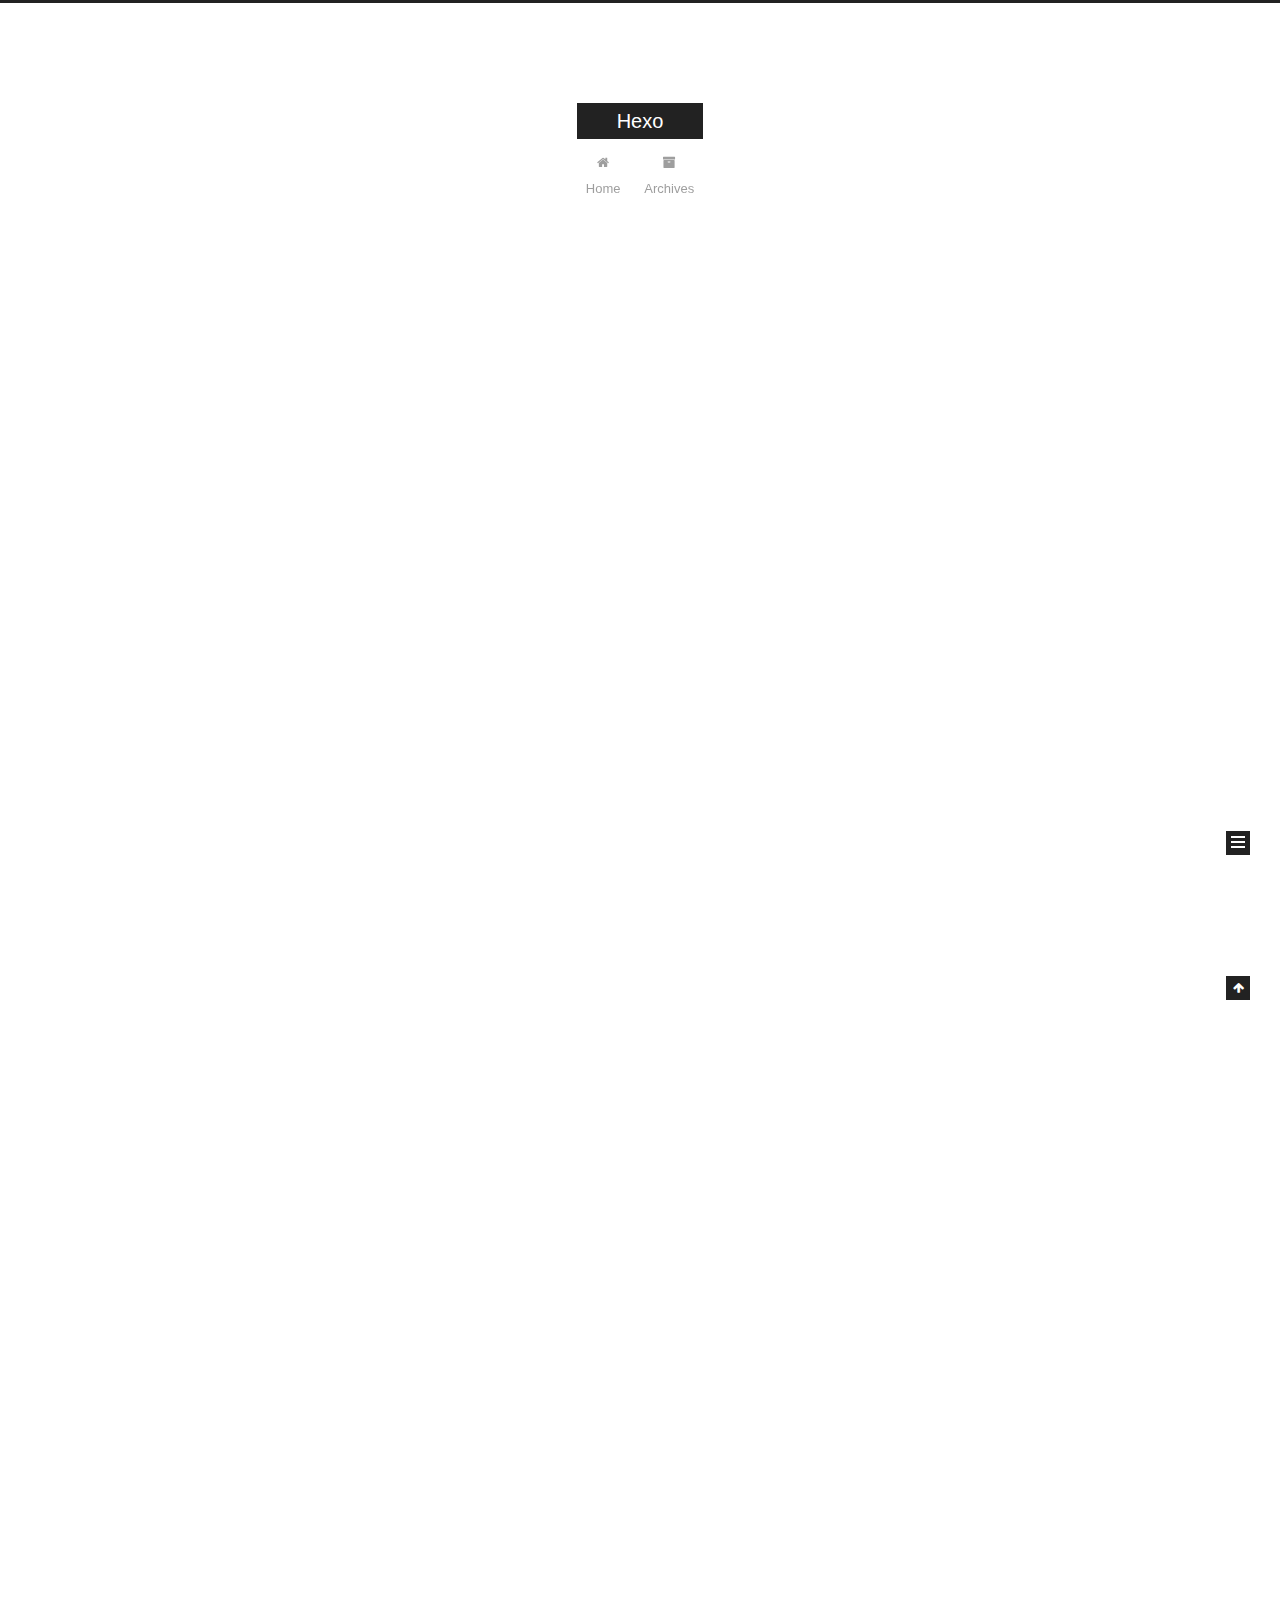
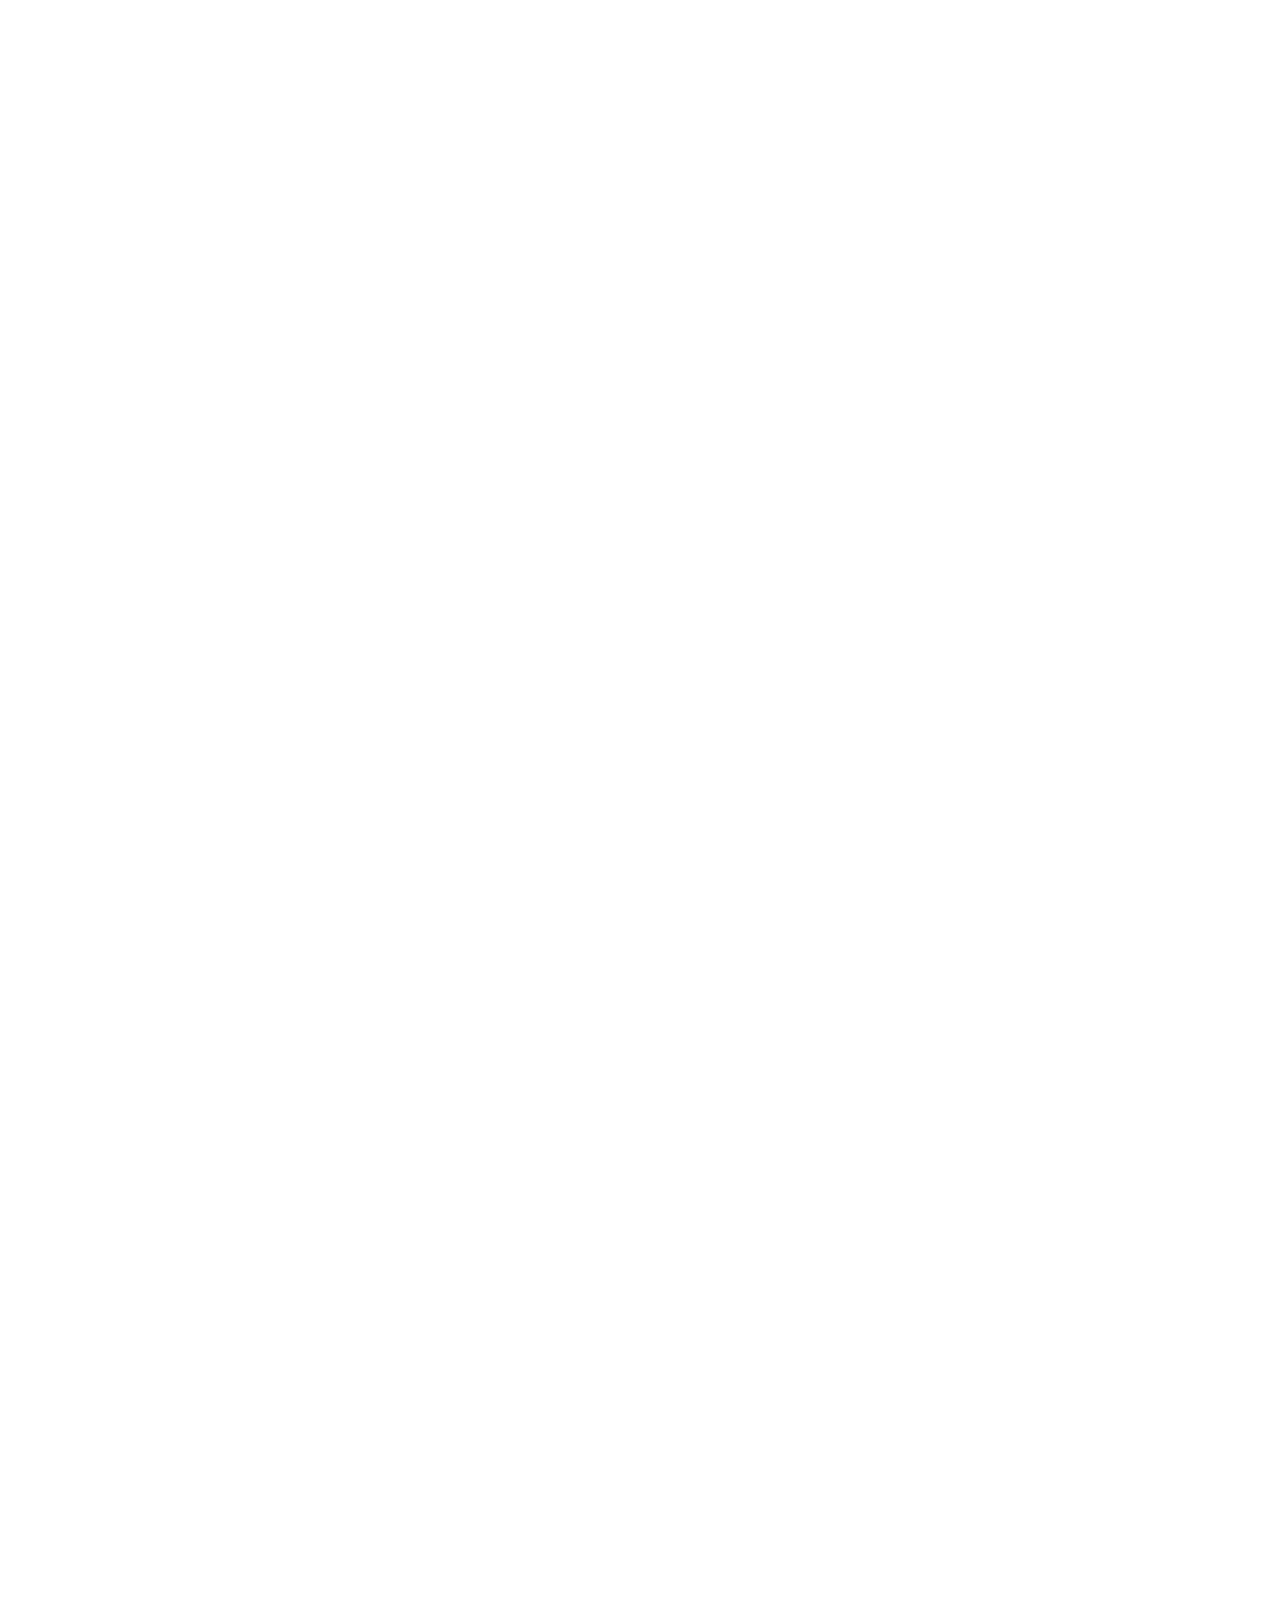
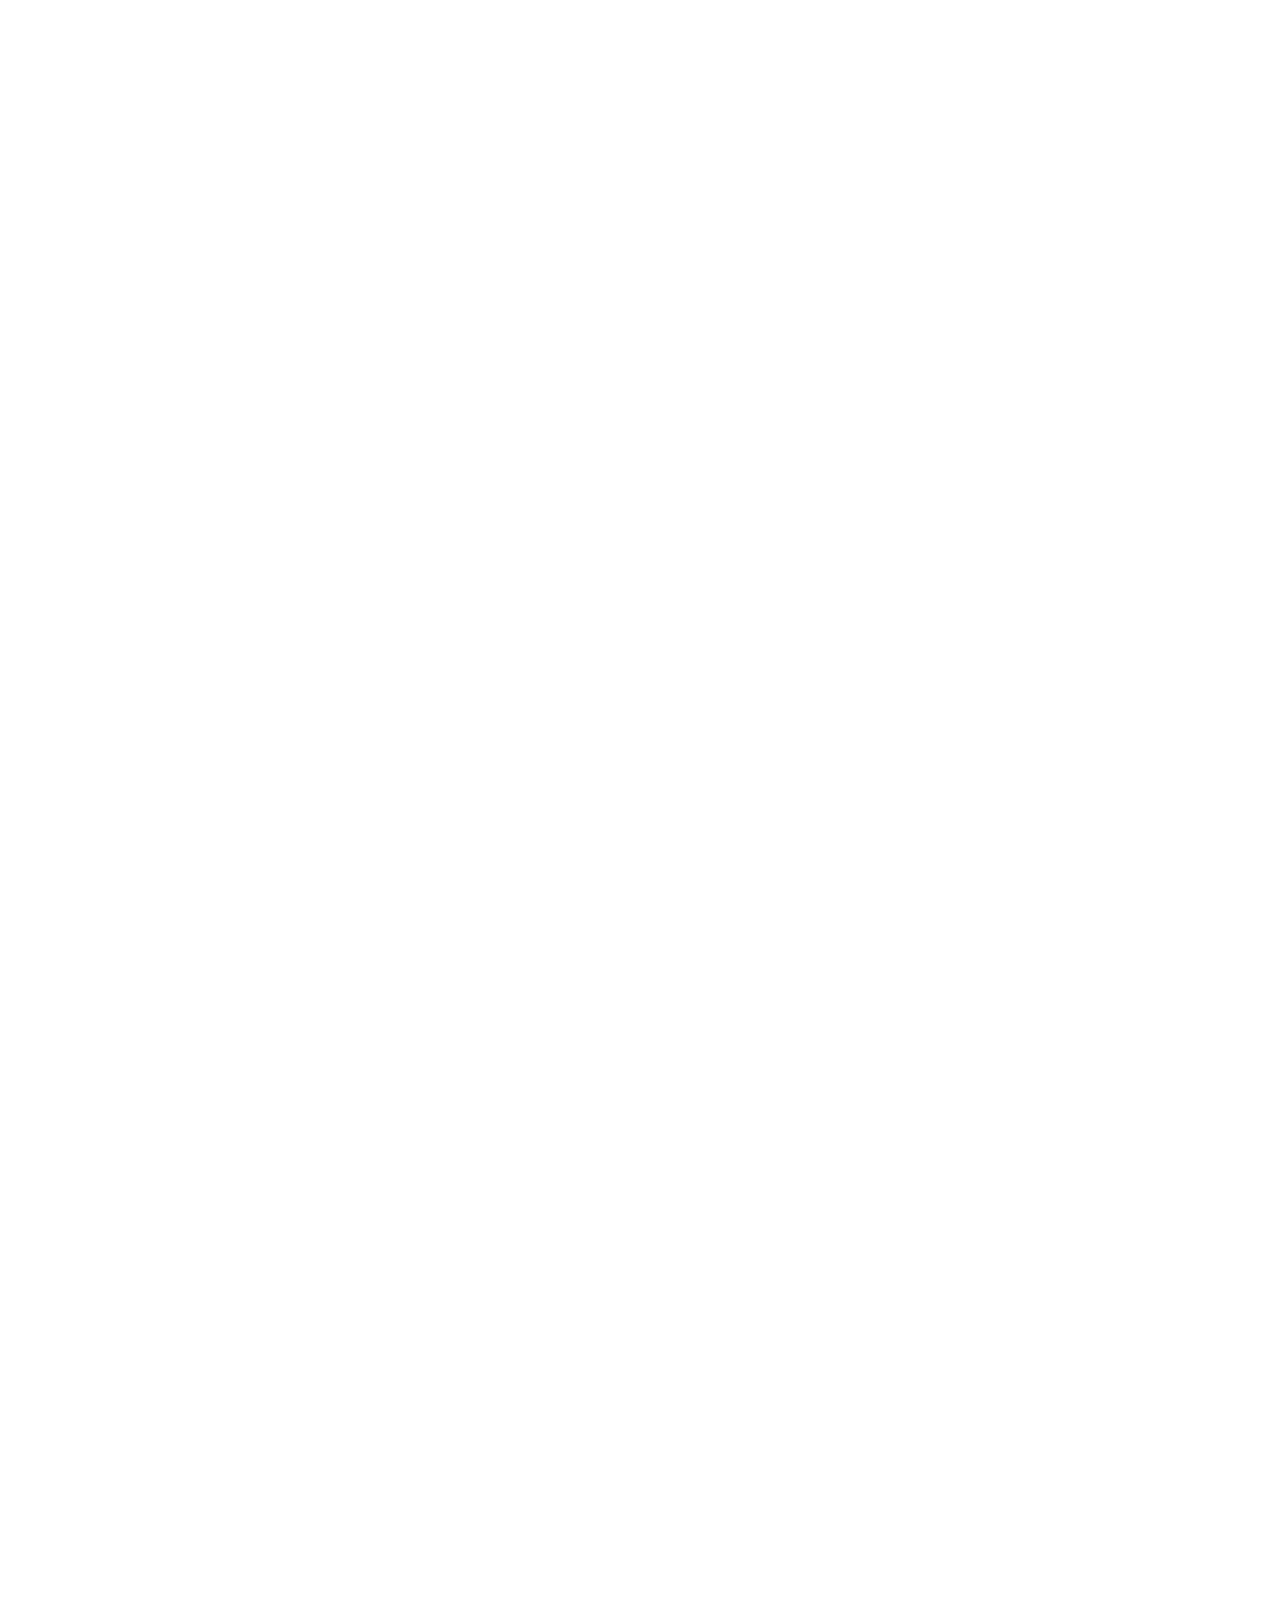
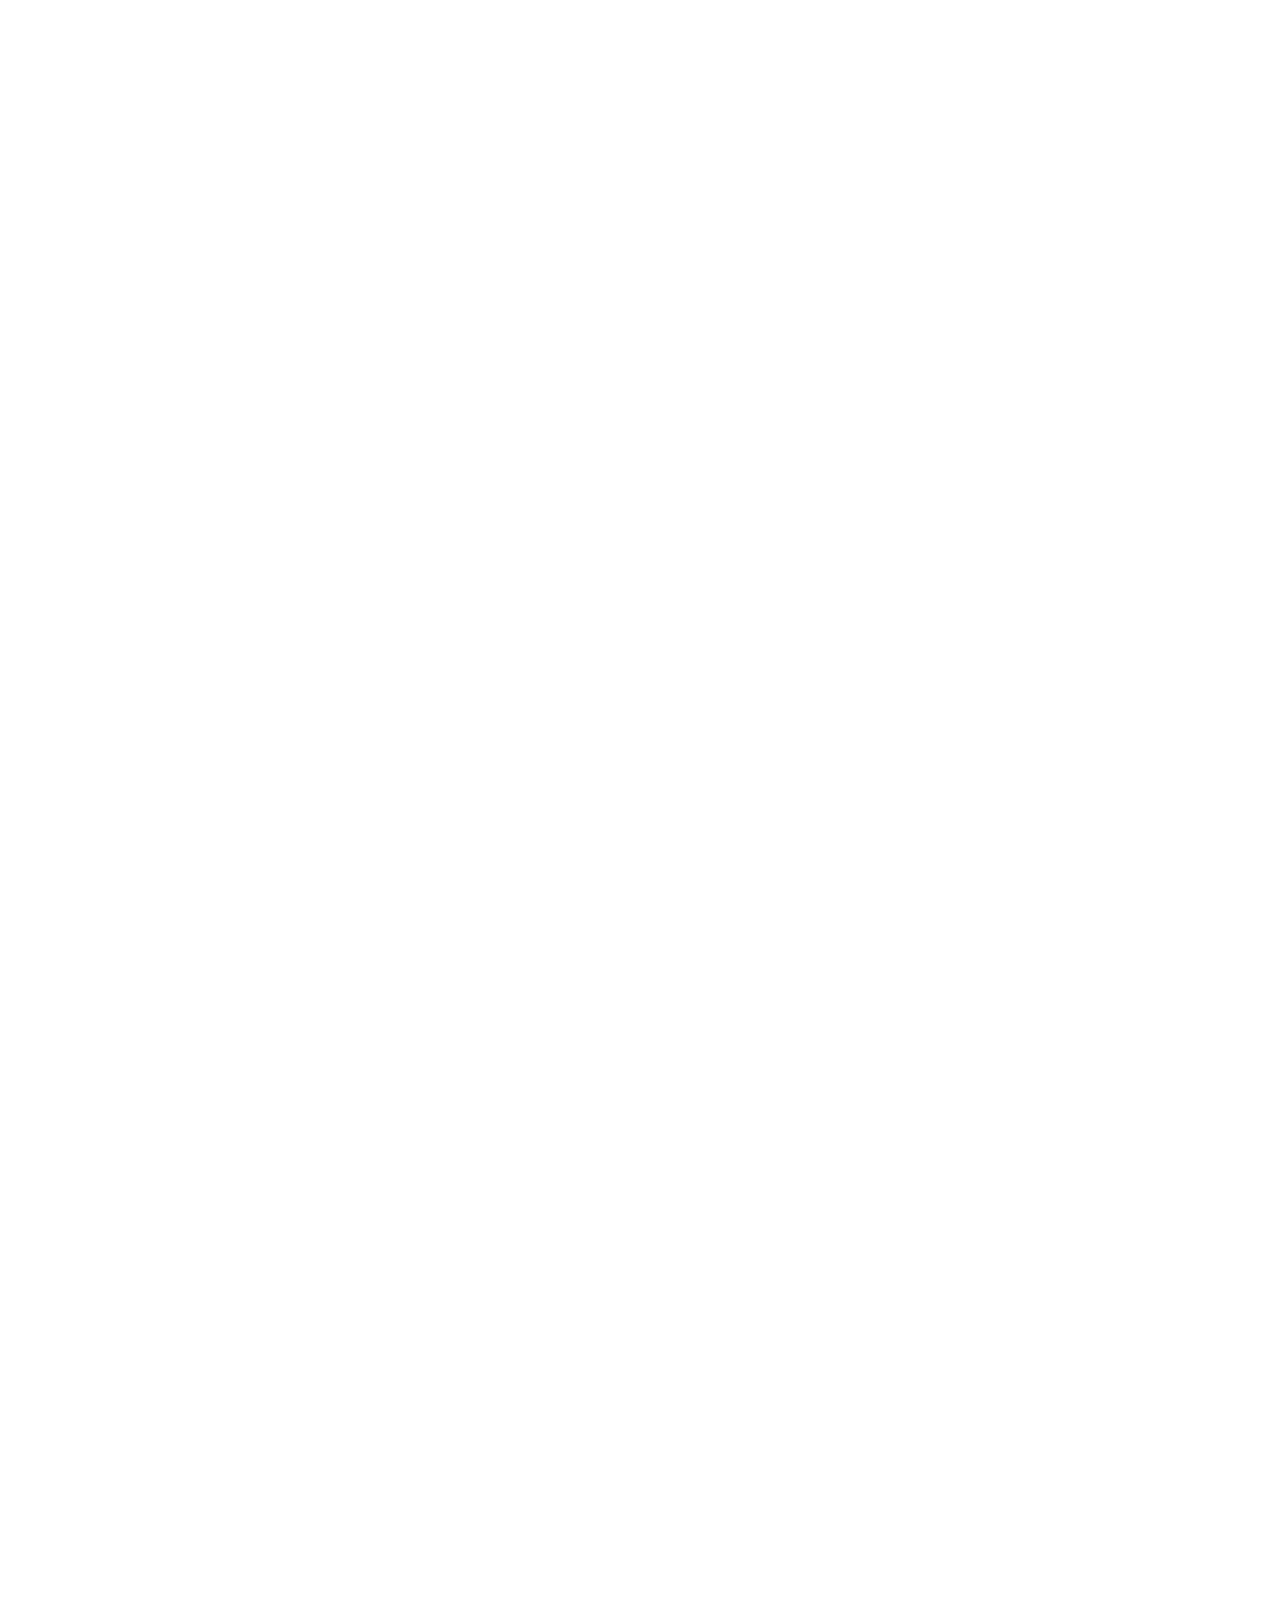
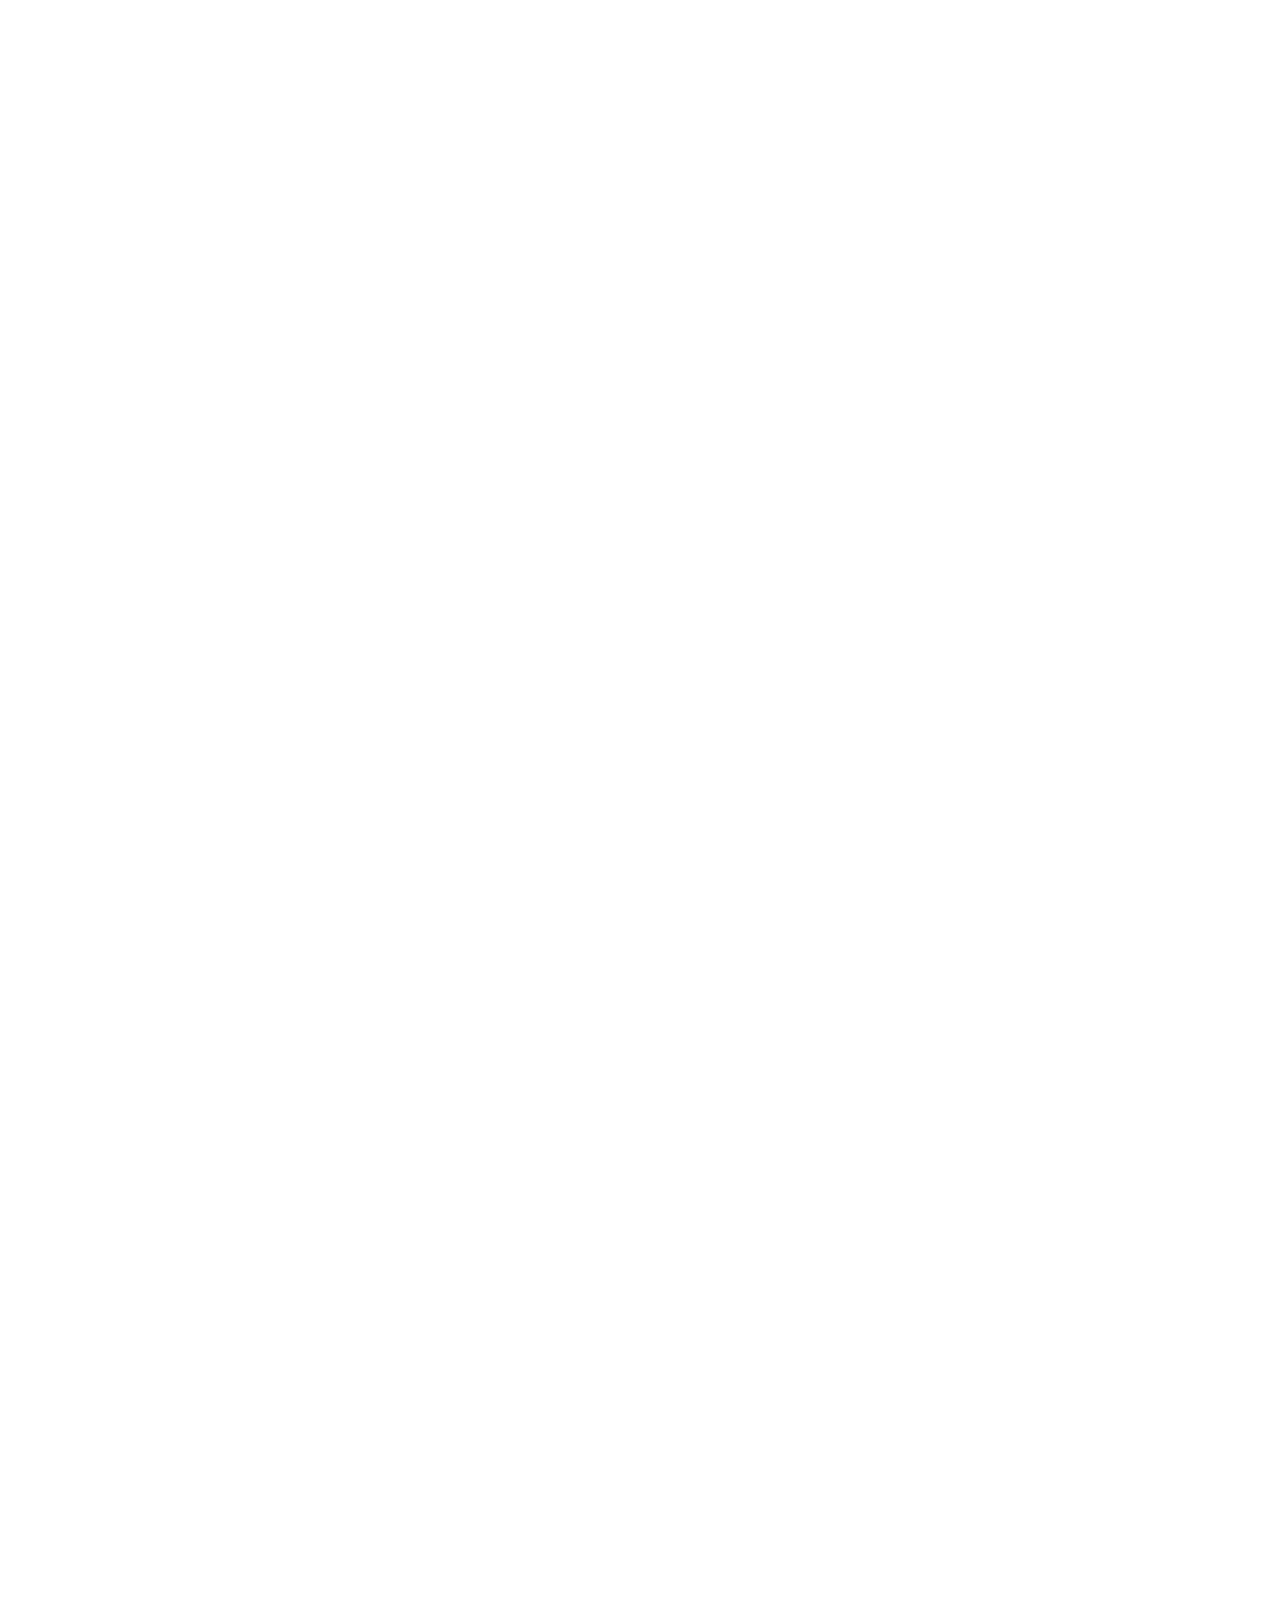
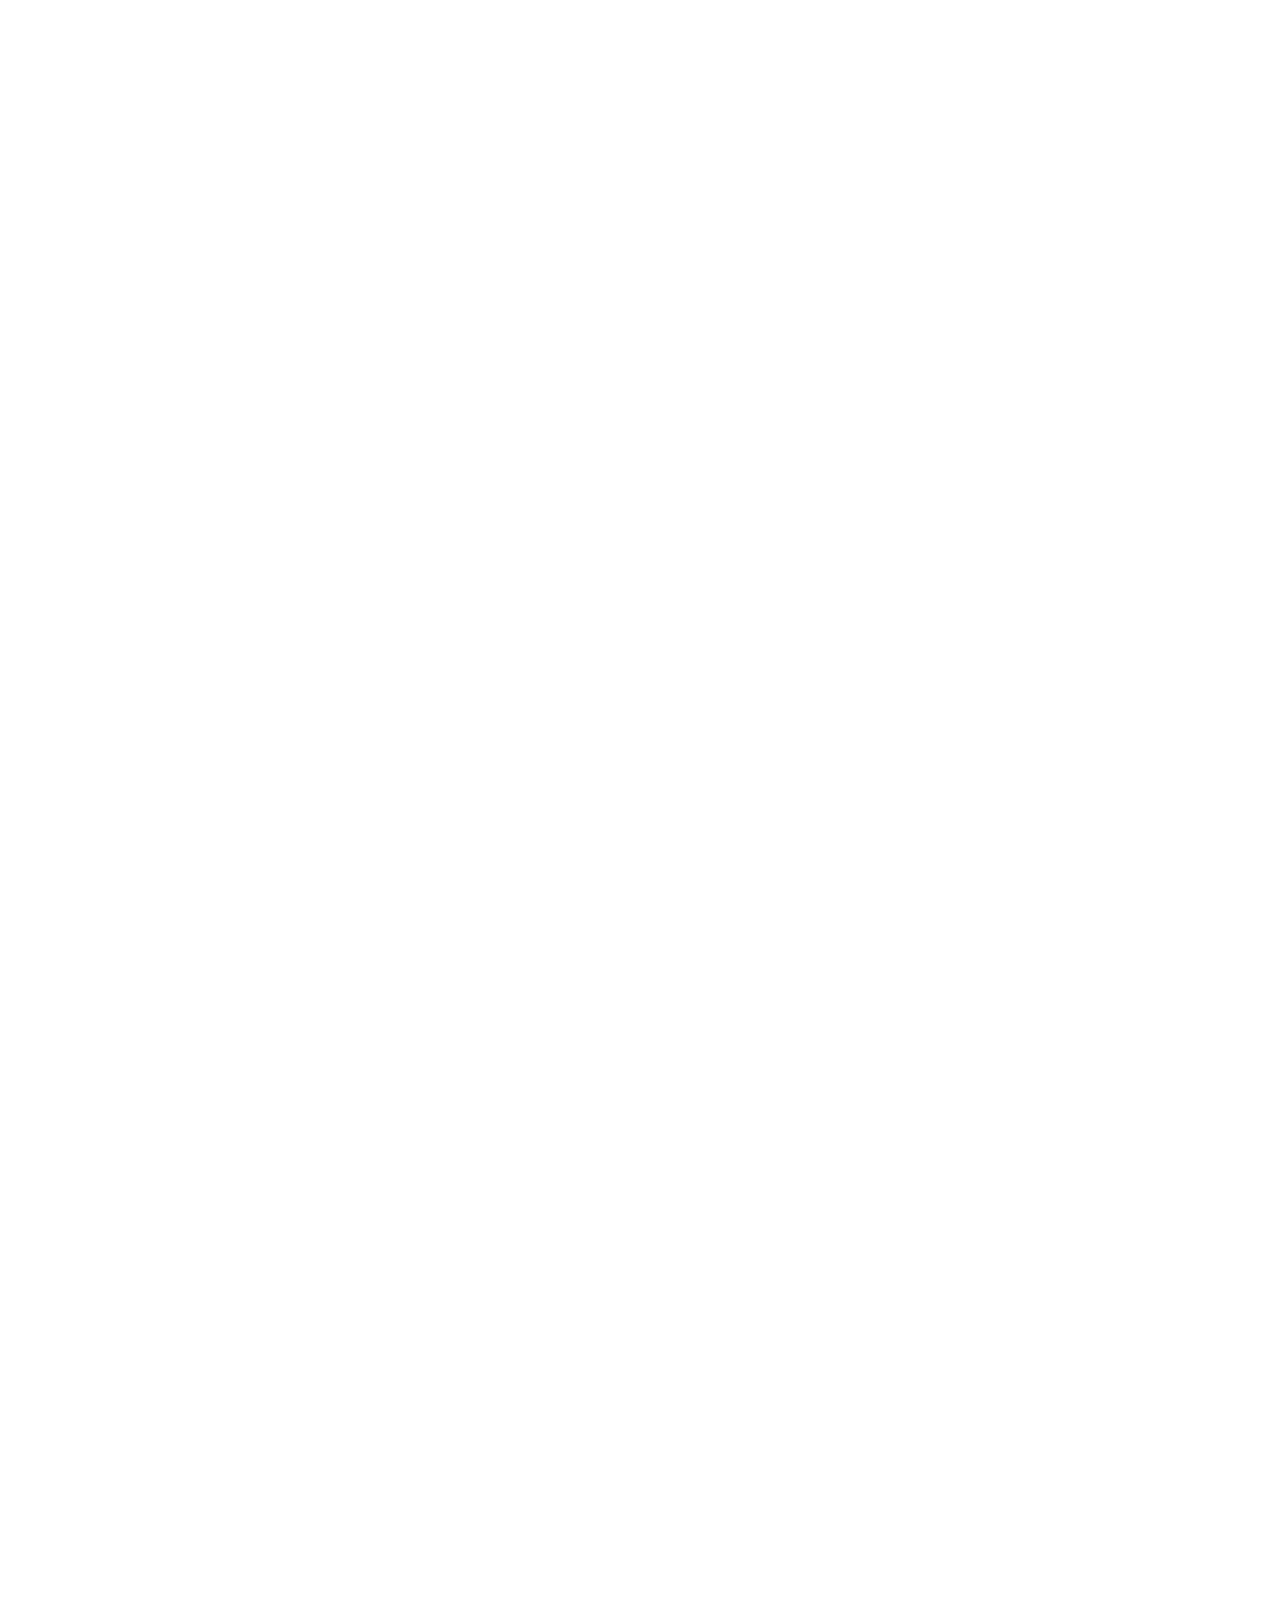
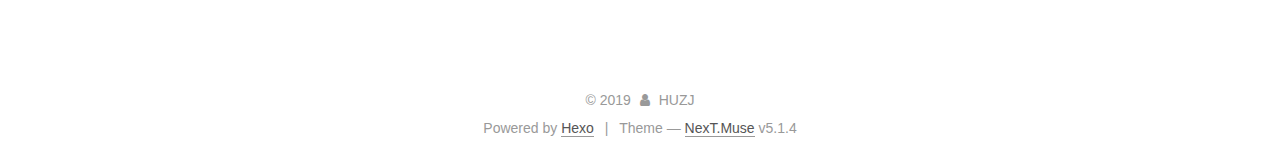
==== commit 400442e8: "Site updated: 2019-10-19 22:19:46" ====
--- a/index.html
+++ b/index.html
@@ -231,7 +231,7 @@
     <link itemprop="mainEntityOfPage" href="http://yoursite.com/2019/10/19/%E6%9C%88%E5%BA%A6%E6%80%BB%E7%BB%93/">
 
     <span hidden itemprop="author" itemscope itemtype="http://schema.org/Person">
-      <meta itemprop="name" content="John Doe">
+      <meta itemprop="name" content="HUZJ">
       <meta itemprop="description" content="">
       <meta itemprop="image" content="/images/avatar.gif">
     </span>
@@ -355,7 +355,7 @@
     <link itemprop="mainEntityOfPage" href="http://yoursite.com/2019/10/19/%E5%AF%92%E5%81%87%E7%AD%94%E8%BE%A9/">
 
     <span hidden itemprop="author" itemscope itemtype="http://schema.org/Person">
-      <meta itemprop="name" content="John Doe">
+      <meta itemprop="name" content="HUZJ">
       <meta itemprop="description" content="">
       <meta itemprop="image" content="/images/avatar.gif">
     </span>
@@ -802,7 +802,7 @@
     <link itemprop="mainEntityOfPage" href="http://yoursite.com/2019/10/19/hello-world/">
 
     <span hidden itemprop="author" itemscope itemtype="http://schema.org/Person">
-      <meta itemprop="name" content="John Doe">
+      <meta itemprop="name" content="HUZJ">
       <meta itemprop="description" content="">
       <meta itemprop="image" content="/images/avatar.gif">
     </span>
@@ -953,7 +953,7 @@
         <div class="site-overview">
           <div class="site-author motion-element" itemprop="author" itemscope itemtype="http://schema.org/Person">
             
-              <p class="site-author-name" itemprop="name">John Doe</p>
+              <p class="site-author-name" itemprop="name">HUZJ</p>
               <p class="site-description motion-element" itemprop="description"></p>
           </div>
 
@@ -1009,7 +1009,7 @@
   <span class="with-love">
     <i class="fa fa-user"></i>
   </span>
-  <span class="author" itemprop="copyrightHolder">John Doe</span>
+  <span class="author" itemprop="copyrightHolder">HUZJ</span>
 
   
 </div>
--- a/css/main.css
+++ b/css/main.css
@@ -1822,7 +1822,7 @@
   width: 4px;
   height: 4px;
   border-radius: 50%;
-  background: #2b7c9c;
+  background: #86fffe;
 }
 .links-of-blogroll {
   font-size: 13px;
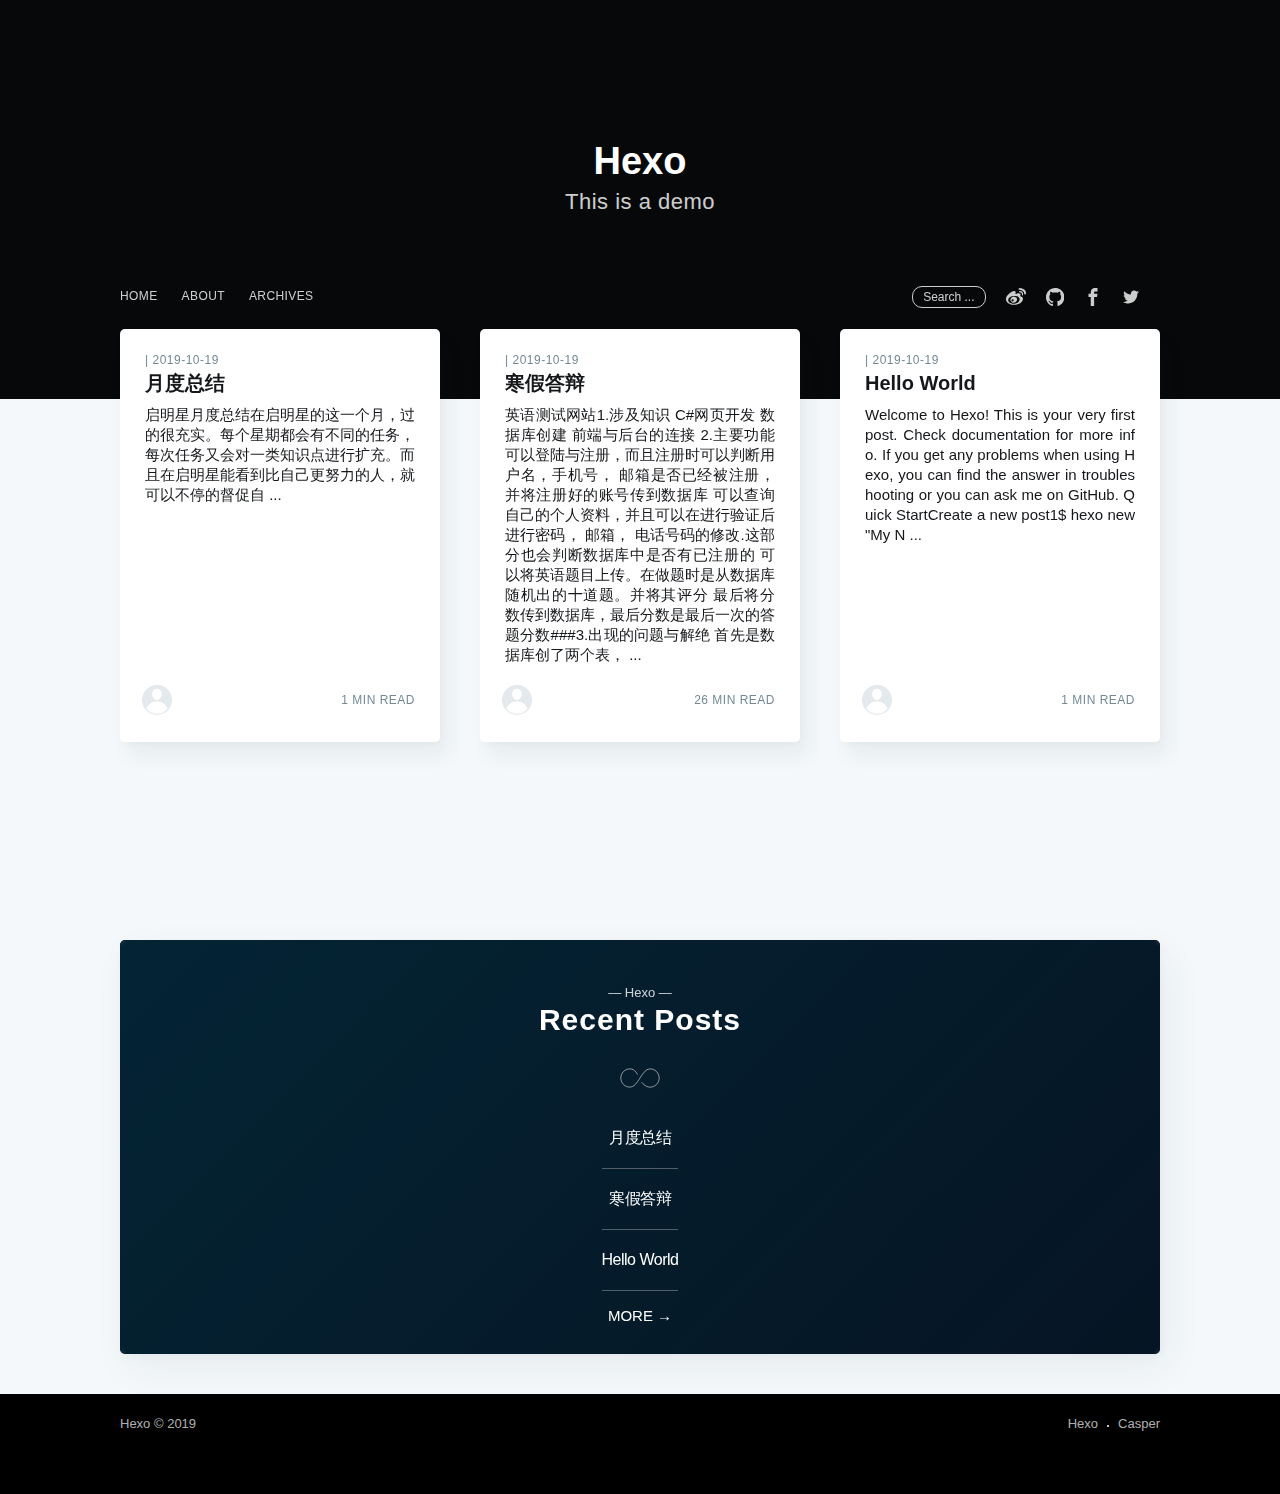
==== commit 2e9dd1ed: "Site updated: 2019-10-19 22:48:42" ====
--- a/index.html
+++ b/index.html
@@ -1,1062 +1,459 @@
 <!DOCTYPE html>
-
-
-
-  
-
-
-<html class="theme-next muse use-motion" lang="en">
+<html lang="en">
+
+
+ 
+
+
+
+
+
+
 <head>
-  <meta charset="UTF-8"/>
-<meta http-equiv="X-UA-Compatible" content="IE=edge" />
-<meta name="viewport" content="width=device-width, initial-scale=1, maximum-scale=1"/>
-<meta name="theme-color" content="#222">
-
-
-
-
-
-
-
-
-
-<meta http-equiv="Cache-Control" content="no-transform" />
-<meta http-equiv="Cache-Control" content="no-siteapp" />
-
-
-
-
-
-
-
-
-
-
-
-
-
-
-
-
-  
-  
-  <link href="/lib/fancybox/source/jquery.fancybox.css?v=2.1.5" rel="stylesheet" type="text/css" />
-
-
-
-
-
-
-
-<link href="/lib/font-awesome/css/font-awesome.min.css?v=4.6.2" rel="stylesheet" type="text/css" />
-
-<link href="/css/main.css?v=5.1.4" rel="stylesheet" type="text/css" />
-
-
-  <link rel="apple-touch-icon" sizes="180x180" href="/images/apple-touch-icon-next.png?v=5.1.4">
-
-
-  <link rel="icon" type="image/png" sizes="32x32" href="/images/favicon-32x32-next.png?v=5.1.4">
-
-
-  <link rel="icon" type="image/png" sizes="16x16" href="/images/favicon-16x16-next.png?v=5.1.4">
-
-
-  <link rel="mask-icon" href="/images/logo.svg?v=5.1.4" color="#222">
-
-
-
-
-
-  <meta name="keywords" content="Hexo, NexT" />
-
-
-
-
-
-
-
-
-
-
-<meta property="og:type" content="website">
-<meta property="og:title" content="Hexo">
-<meta property="og:url" content="http:&#x2F;&#x2F;yoursite.com&#x2F;index.html">
-<meta property="og:site_name" content="Hexo">
-<meta property="og:locale" content="en">
-<meta name="twitter:card" content="summary">
-
-
-
-<script type="text/javascript" id="hexo.configurations">
-  var NexT = window.NexT || {};
-  var CONFIG = {
-    root: '/',
-    scheme: 'Muse',
-    version: '5.1.4',
-    sidebar: {"position":"left","display":"post","offset":12,"b2t":false,"scrollpercent":false,"onmobile":false},
-    fancybox: true,
-    tabs: true,
-    motion: {"enable":true,"async":false,"transition":{"post_block":"fadeIn","post_header":"slideDownIn","post_body":"slideDownIn","coll_header":"slideLeftIn","sidebar":"slideUpIn"}},
-    duoshuo: {
-      userId: '0',
-      author: 'Author'
-    },
-    algolia: {
-      applicationID: '',
-      apiKey: '',
-      indexName: '',
-      hits: {"per_page":10},
-      labels: {"input_placeholder":"Search for Posts","hits_empty":"We didn't find any results for the search: ${query}","hits_stats":"${hits} results found in ${time} ms"}
+	<meta charset="utf-8">
+	<meta http-equiv="X-UA-Compatible" content="IE=edge">
+	<link rel="preconnect" href="//www.googletagmanager.com">
+	<link rel="preconnect" href="//zz.bdstatic.com">
+	<link rel="preconnect" href="//sp0.baidu.com">
+	<link rel="preconnect" href="//www.google-analytics.com">
+	<link rel="preconnect" href="//cdn1.lncld.net">
+	<link rel="preconnect" href="//unpkg.com">
+	<link rel="preconnect" href="//app-router.leancloud.cn">
+	<link rel="preconnect" href="//9qpuwspm.api.lncld.net">
+	<link rel="preconnect" href="//gravatar.loli.net">
+
+	<title>Hexo | </title>
+
+	<meta name="HandheldFriendly" content="True">
+	<meta name="viewport" content="width=device-width, initial-scale=1, maximum-scale=2">
+	<meta name="generator" content="hexo">
+	<meta name="author" content="HUZJ">
+	<meta name="description" content>
+
+	
+	<meta name="keywords" content="hexo, casper, ghost, theme">
+	
+
+	
+	<link rel="shortcut icon" href="https://i.loli.net/2017/11/26/5a19c0b50432e.png">
+	<link rel="apple-touch-icon" href="https://i.loli.net/2017/11/26/5a19c0b50432e.png">
+	
+
+	
+	<meta name="theme-color" content="#3c484e">
+	<meta name="msapplication-TileColor" content="#3c484e">
+	
+
+	
+
+	
+
+	<meta property="og:site_name" content="Hexo">
+	<meta property="og:type" content="blog">
+	<meta property="og:title" content="Hexo | ">
+	<meta property="og:description" content>
+	<meta property="og:url" content="http://yoursite.com/index.html">
+
+	
+
+	
+	
+	<link rel="stylesheet" href="/css/allinonecss.min.css">
+
+	
+	
+	
+</head>
+<body class="home-template">
+	<div class="site-wrapper">
+		
+
+
+
+
+<header class="site-header outer " style="background-image: url(https://i.loli.net/2017/11/26/5a19c56faa29f.jpg)">
+    <div class="inner">
+        
+        
+        <div class="site-header-content">
+            
+            <h1 class="site-title">
+                Hexo
+            </h1>
+            <h2 class="site-description">This is a demo</h2>
+        </div>
+        
+        
+        
+<nav class="site-nav"> 
+    <div class="site-nav-left">
+        <ul class="nav">
+            <li>
+                
+                <a href="/" title="Home">HOME</a>
+                
+            </li>
+            
+            
+            <li>
+                <a href="/about" title="ABOUT">ABOUT</a>
+            </li>
+            
+            <li>
+                <a href="/archives" title="ARCHIVES">ARCHIVES</a>
+            </li>
+            
+            
+        </ul> 
+    </div>
+    
+    <div class="search-button-area">
+        <a href="#search" class="search-button">Search ...</a>
+    </div>
+     
+    <div class="site-nav-right">
+        
+        <a href="#search" class="search-button">Search ...</a>
+         
+        
+<div class="social-links">
+    
+    <a class="social-link" title="weibo" href="https://weibo.com/xzhih" target="_blank" rel="noopener">
+        <svg viewbox="0 0 1141 1024" xmlns="http://www.w3.org/2000/svg"><path d="M916.48 518.144q27.648 21.504 38.912 51.712t9.216 62.976-14.336 65.536-31.744 59.392q-34.816 48.128-78.848 81.92t-91.136 56.32-94.72 35.328-89.6 18.944-75.264 7.68-51.712 1.536-49.152-2.56-68.096-10.24-78.336-21.504-79.872-36.352-74.24-55.296-59.904-78.848q-16.384-29.696-22.016-63.488t-5.632-86.016q0-22.528 7.68-51.2t27.136-63.488 53.248-75.776 86.016-90.112q51.2-48.128 105.984-85.504t117.248-57.856q28.672-10.24 63.488-11.264t57.344 11.264q10.24 11.264 19.456 23.04t12.288 29.184q3.072 14.336 0.512 27.648t-5.632 26.624-5.12 25.6 2.048 22.528q17.408 2.048 33.792-1.536t31.744-9.216 31.232-11.776 33.28-9.216q27.648-5.12 54.784-4.608t49.152 7.68 36.352 22.016 17.408 38.4q2.048 14.336-2.048 26.624t-8.704 23.04-7.168 22.016 1.536 23.552q3.072 7.168 14.848 13.312t27.136 12.288 32.256 13.312 29.184 16.384zM658.432 836.608q26.624-16.384 53.76-45.056t44.032-64 18.944-75.776-20.48-81.408q-19.456-33.792-47.616-57.344t-62.976-37.376-74.24-19.968-80.384-6.144q-78.848 0-139.776 16.384t-105.472 43.008-72.192 60.416-38.912 68.608q-11.264 33.792-6.656 67.072t20.992 62.976 42.496 53.248 57.856 37.888q58.368 25.6 119.296 32.256t116.224 0.512 100.864-21.504 74.24-33.792zM524.288 513.024q20.48 8.192 38.912 18.432t32.768 27.648q10.24 12.288 17.92 30.72t10.752 39.424 1.536 42.496-9.728 38.912q-8.192 18.432-19.968 37.376t-28.672 35.328-40.448 29.184-57.344 18.944q-61.44 11.264-117.76-11.264t-88.064-74.752q-12.288-39.936-13.312-70.656t16.384-66.56q13.312-27.648 40.448-51.712t62.464-38.912 75.264-17.408 78.848 12.8zM361.472 764.928q37.888 3.072 57.856-18.432t21.504-48.128-15.36-47.616-52.736-16.896q-27.648 3.072-43.008 23.552t-17.408 43.52 9.728 42.496 39.424 21.504zM780.288 6.144q74.752 0 139.776 19.968t113.664 57.856 76.288 92.16 27.648 122.88q0 33.792-16.384 50.688t-35.328 17.408-35.328-14.336-16.384-45.568q0-40.96-22.528-77.824t-59.392-64.512-84.48-43.52-96.768-15.872q-31.744 0-47.104-15.36t-14.336-34.304 18.944-34.304 51.712-15.36zM780.288 169.984q95.232 0 144.384 48.64t49.152 146.944q0 30.72-10.24 43.52t-22.528 11.264-22.528-14.848-10.24-35.84q0-60.416-34.816-96.256t-93.184-35.84q-19.456 0-28.672-10.752t-9.216-23.04 9.728-23.04 28.16-10.752z"/></svg>
+    </a>
+    
+    
+    <a class="social-link" title="github" href="https://github.com/xzhih" target="_blank" rel="noopener">
+        <svg viewbox="0 0 1049 1024" xmlns="http://www.w3.org/2000/svg"><path d="M524.979332 0C234.676191 0 0 234.676191 0 524.979332c0 232.068678 150.366597 428.501342 358.967656 498.035028 26.075132 5.215026 35.636014-11.299224 35.636014-25.205961 0-12.168395-0.869171-53.888607-0.869171-97.347161-146.020741 31.290159-176.441729-62.580318-176.441729-62.580318-23.467619-60.841976-58.234462-76.487055-58.234463-76.487055-47.804409-32.15933 3.476684-32.15933 3.476685-32.15933 53.019436 3.476684 80.83291 53.888607 80.83291 53.888607 46.935238 79.963739 122.553122 57.365291 152.97411 43.458554 4.345855-33.897672 18.252593-57.365291 33.028501-70.402857-116.468925-12.168395-239.022047-57.365291-239.022047-259.012982 0-57.365291 20.860106-104.300529 53.888607-140.805715-5.215026-13.037566-23.467619-66.926173 5.215027-139.067372 0 0 44.327725-13.906737 144.282399 53.888607 41.720212-11.299224 86.917108-17.383422 131.244833-17.383422s89.524621 6.084198 131.244833 17.383422C756.178839 203.386032 800.506564 217.29277 800.506564 217.29277c28.682646 72.1412 10.430053 126.029806 5.215026 139.067372 33.897672 36.505185 53.888607 83.440424 53.888607 140.805715 0 201.64769-122.553122 245.975415-239.891218 259.012982 19.121764 16.514251 35.636014 47.804409 35.636015 97.347161 0 70.402857-0.869171 126.898978-0.869172 144.282399 0 13.906737 9.560882 30.420988 35.636015 25.205961 208.601059-69.533686 358.967656-265.96635 358.967655-498.035028C1049.958663 234.676191 814.413301 0 524.979332 0z"/></svg>
+    </a>
+    
+    
+    <a class="social-link" title="facebook" href="https://facebook" target="_blank" rel="noopener">
+        <svg xmlns="http://www.w3.org/2000/svg" viewbox="0 0 32 32"><path d="M19 6h5V0h-5c-3.86 0-7 3.14-7 7v3H8v6h4v16h6V16h5l1-6h-6V7c0-.542.458-1 1-1z"/></svg>
+
+    </a>
+    
+    
+    <a class="social-link" title="twitter" href="https://twitter.com" target="_blank" rel="noopener">
+        <svg xmlns="http://www.w3.org/2000/svg" viewbox="0 0 32 32"><path d="M30.063 7.313c-.813 1.125-1.75 2.125-2.875 2.938v.75c0 1.563-.188 3.125-.688 4.625a15.088 15.088 0 0 1-2.063 4.438c-.875 1.438-2 2.688-3.25 3.813a15.015 15.015 0 0 1-4.625 2.563c-1.813.688-3.75 1-5.75 1-3.25 0-6.188-.875-8.875-2.625.438.063.875.125 1.375.125 2.688 0 5.063-.875 7.188-2.5-1.25 0-2.375-.375-3.375-1.125s-1.688-1.688-2.063-2.875c.438.063.813.125 1.125.125.5 0 1-.063 1.5-.25-1.313-.25-2.438-.938-3.313-1.938a5.673 5.673 0 0 1-1.313-3.688v-.063c.813.438 1.688.688 2.625.688a5.228 5.228 0 0 1-1.875-2c-.5-.875-.688-1.813-.688-2.75 0-1.063.25-2.063.75-2.938 1.438 1.75 3.188 3.188 5.25 4.25s4.313 1.688 6.688 1.813a5.579 5.579 0 0 1 1.5-5.438c1.125-1.125 2.5-1.688 4.125-1.688s3.063.625 4.188 1.813a11.48 11.48 0 0 0 3.688-1.375c-.438 1.375-1.313 2.438-2.563 3.188 1.125-.125 2.188-.438 3.313-.875z"/></svg>
+
+    </a>
+    
+    
+    
+    
+</div>
+    </div>
+</nav>
+        
+    </div>
+</header>
+
+
+<div id="site-main" class="site-main outer" role="main">
+	<div class="inner">
+		<div class="post-feed">
+			
+			<article class="post-card post  no-image ">
+				
+				<div class="post-card-content">
+					<a class="post-card-content-link" title="月度总结" href="/2019/10/19/%E6%9C%88%E5%BA%A6%E6%80%BB%E7%BB%93/">
+						<header class="post-card-header">
+							<span class="post-card-tags">
+								
+								| 
+								
+								<time datetime="2019-10-19T13:38:30.843Z">
+									2019-10-19
+								</time>
+							</span>
+							<h2 class="post-card-title">月度总结</h2>
+						</header>
+						<div class="post-card-excerpt">
+							<p>
+								
+								
+								
+								
+								
+								
+								
+								
+								启明星月度总结在启明星的这一个月，过的很充实。每个星期都会有不同的任务，每次任务又会对一类知识点进行扩充。而且在启明星能看到比自己更努力的人，就可以不停的督促自
+								...
+							</p>
+						</div>
+					</a>
+					<footer class="post-card-meta">
+						<div class="author-list">
+							<div class="author-list-item">
+								<div class="author-name-tooltip">HUZJ</div>
+								
+								<a href="/about" class="static-avatar author-profile-image">
+									<svg viewbox="0 0 24 24" xmlns="http://www.w3.org/2000/svg"><g fill="none" fill-rule="evenodd"><path d="M3.513 18.998C4.749 15.504 8.082 13 12 13s7.251 2.504 8.487 5.998C18.47 21.442 15.417 23 12 23s-6.47-1.558-8.487-4.002zM12 12c2.21 0 4-2.79 4-5s-1.79-4-4-4-4 1.79-4 4 1.79 5 4 5z" fill="#FFF"/></g></svg>
+								</a>
+								
+							</div>
+						</div>
+						<span class="reading-time">
+							1
+							min read
+						</span>
+					</footer>
+				</div>
+			</article>
+			
+			<article class="post-card post  no-image ">
+				
+				<div class="post-card-content">
+					<a class="post-card-content-link" title="寒假答辩" href="/2019/10/19/%E5%AF%92%E5%81%87%E7%AD%94%E8%BE%A9/">
+						<header class="post-card-header">
+							<span class="post-card-tags">
+								
+								| 
+								
+								<time datetime="2019-10-19T13:38:30.840Z">
+									2019-10-19
+								</time>
+							</span>
+							<h2 class="post-card-title">寒假答辩</h2>
+						</header>
+						<div class="post-card-excerpt">
+							<p>
+								
+								
+								
+								
+								
+								
+								英语测试网站1.涉及知识
+C#网页开发
+数据库创建
+前端与后台的连接
+
+2.主要功能
+可以登陆与注册，而且注册时可以判断用户名，手机号， 邮箱是否已经被注册，并将注册好的账号传到数据库
+
+可以查询自己的个人资料，并且可以在进行验证后进行密码， 邮箱， 电话号码的修改.这部分也会判断数据库中是否有已注册的
+
+可以将英语题目上传。在做题时是从数据库随机出的十道题。并将其评分
+
+最后将分数传到数据库，最后分数是最后一次的答题分数###3.出现的问题与解绝
+
+首先是数据库创了两个表，
+								...
+							</p>
+						</div>
+					</a>
+					<footer class="post-card-meta">
+						<div class="author-list">
+							<div class="author-list-item">
+								<div class="author-name-tooltip">HUZJ</div>
+								
+								<a href="/about" class="static-avatar author-profile-image">
+									<svg viewbox="0 0 24 24" xmlns="http://www.w3.org/2000/svg"><g fill="none" fill-rule="evenodd"><path d="M3.513 18.998C4.749 15.504 8.082 13 12 13s7.251 2.504 8.487 5.998C18.47 21.442 15.417 23 12 23s-6.47-1.558-8.487-4.002zM12 12c2.21 0 4-2.79 4-5s-1.79-4-4-4-4 1.79-4 4 1.79 5 4 5z" fill="#FFF"/></g></svg>
+								</a>
+								
+							</div>
+						</div>
+						<span class="reading-time">
+							26
+							min read
+						</span>
+					</footer>
+				</div>
+			</article>
+			
+			<article class="post-card post  no-image ">
+				
+				<div class="post-card-content">
+					<a class="post-card-content-link" title="Hello World" href="/2019/10/19/hello-world/">
+						<header class="post-card-header">
+							<span class="post-card-tags">
+								
+								| 
+								
+								<time datetime="2019-10-19T13:29:46.058Z">
+									2019-10-19
+								</time>
+							</span>
+							<h2 class="post-card-title">Hello World</h2>
+						</header>
+						<div class="post-card-excerpt">
+							<p>
+								
+								
+								
+								
+								
+								
+								Welcome to Hexo! This is your very first post. Check documentation for more info. If you get any problems when using Hexo, you can find the answer in troubleshooting or you can ask me on GitHub.
+Quick StartCreate a new post1$ hexo new "My N
+								...
+							</p>
+						</div>
+					</a>
+					<footer class="post-card-meta">
+						<div class="author-list">
+							<div class="author-list-item">
+								<div class="author-name-tooltip">HUZJ</div>
+								
+								<a href="/about" class="static-avatar author-profile-image">
+									<svg viewbox="0 0 24 24" xmlns="http://www.w3.org/2000/svg"><g fill="none" fill-rule="evenodd"><path d="M3.513 18.998C4.749 15.504 8.082 13 12 13s7.251 2.504 8.487 5.998C18.47 21.442 15.417 23 12 23s-6.47-1.558-8.487-4.002zM12 12c2.21 0 4-2.79 4-5s-1.79-4-4-4-4 1.79-4 4 1.79 5 4 5z" fill="#FFF"/></g></svg>
+								</a>
+								
+							</div>
+						</div>
+						<span class="reading-time">
+							1
+							min read
+						</span>
+					</footer>
+				</div>
+			</article>
+			
+		</div>
+	</div>
+</div>
+
+
+
+<div class="outer">
+	<nav class="pagination">
+		
+	</nav>
+</div>
+
+
+
+	</div>
+	
+
+
+<aside class="read-next outer">
+    <div class="inner">
+        <div class="read-next-feed">
+            
+            
+
+<article class="read-next-card" style="background-image: url(https://i.loli.net/2017/11/26/5a19c56faa29f.jpg)">
+  <header class="read-next-card-header">
+    <small class="read-next-card-header-sitetitle">&mdash; Hexo &mdash;</small>
+    <h3 class="read-next-card-header-title">Recent Posts</h3>
+  </header>
+  <div class="read-next-divider">
+    <svg xmlns="http://www.w3.org/2000/svg" viewbox="0 0 24 24">
+      <path d="M13 14.5s2 3 5 3 5.5-2.463 5.5-5.5S21 6.5 18 6.5c-5 0-7 11-12 11C2.962 17.5.5 15.037.5 12S3 6.5 6 6.5s4.5 3.5 4.5 3.5"/>
+    </svg>
+  </div>
+  <div class="read-next-card-content">
+    <ul>
+      
+      
+      
+      <li>
+        <a href="/2019/10/19/%E6%9C%88%E5%BA%A6%E6%80%BB%E7%BB%93/">月度总结</a>
+      </li>
+      
+      
+      
+      <li>
+        <a href="/2019/10/19/%E5%AF%92%E5%81%87%E7%AD%94%E8%BE%A9/">寒假答辩</a>
+      </li>
+      
+      
+      
+      <li>
+        <a href="/2019/10/19/hello-world/">Hello World</a>
+      </li>
+      
+      
+    </ul>
+  </div>
+  <footer class="read-next-card-footer">
+    <a href="/archives">  MORE  → </a>
+  </footer>
+</article>
+
+            
+            
+            
+
+
+            
+            
+            
+
+            
+        </div>
+    </div>
+</aside>
+
+	
+
+
+
+
+<div id="search" class="search-overlay">
+    <div class="search-form">
+        
+        <div class="search-overlay-logo">
+        	<img src="https://i.loli.net/2017/11/26/5a19c0b50432e.png" alt="Hexo">
+        </div>
+        
+        <input id="local-search-input" class="search-input" type="text" name="search" placeholder="Search ...">
+        <a class="search-overlay-close" href="#"></a>
+    </div>
+    <div id="local-search-result"></div>
+</div>
+
+<footer class="site-footer outer">
+	<div class="site-footer-content inner">
+		<div class="copyright">
+			<a href="/" title="Hexo">Hexo &copy; 2019</a>
+			
+		</div>
+		<nav class="site-footer-nav">
+			
+			<a href="https://hexo.io/" title="Hexo" target="_blank" rel="noopener">Hexo</a>
+			<a href="https://github.com/xzhih/hexo-theme-casper" title="Casper" target="_blank" rel="noopener">Casper</a>
+		</nav>
+	</div>
+</footer>
+	
+
+
+<script>
+    if(window.navigator && navigator.serviceWorker) {
+        navigator.serviceWorker.getRegistrations().then(function(registrations) {
+            for(let registration of registrations) {
+                registration.unregister()
+            }
+        })
     }
-  };
 </script>
 
 
-
-  <link rel="canonical" href="http://yoursite.com/"/>
-
-
-
-
-
-  <title>Hexo</title>
-  
-
-
-
-
-
-
-
-
-</head>
-
-<body itemscope itemtype="http://schema.org/WebPage" lang="en">
-
-  
-  
-    
-  
-
-  <div class="container sidebar-position-left 
-  page-home">
-    <div class="headband"></div>
-
-    <header id="header" class="header" itemscope itemtype="http://schema.org/WPHeader">
-      <div class="header-inner"><div class="site-brand-wrapper">
-  <div class="site-meta ">
-    
-
-    <div class="custom-logo-site-title">
-      <a href="/"  class="brand" rel="start">
-        <span class="logo-line-before"><i></i></span>
-        <span class="site-title">Hexo</span>
-        <span class="logo-line-after"><i></i></span>
-      </a>
-    </div>
-      
-        <p class="site-subtitle"></p>
-      
-  </div>
-
-  <div class="site-nav-toggle">
-    <button>
-      <span class="btn-bar"></span>
-      <span class="btn-bar"></span>
-      <span class="btn-bar"></span>
-    </button>
-  </div>
-</div>
-
-<nav class="site-nav">
-  
-
-  
-    <ul id="menu" class="menu">
-      
-        
-        <li class="menu-item menu-item-home">
-          <a href="/%20" rel="section">
-            
-              <i class="menu-item-icon fa fa-fw fa-home"></i> <br />
-            
-            Home
-          </a>
-        </li>
-      
-        
-        <li class="menu-item menu-item-archives">
-          <a href="/archives/%20" rel="section">
-            
-              <i class="menu-item-icon fa fa-fw fa-archive"></i> <br />
-            
-            Archives
-          </a>
-        </li>
-      
-
-      
-    </ul>
-  
-
-  
-</nav>
-
-
-
- </div>
-    </header>
-
-    <main id="main" class="main">
-      <div class="main-inner">
-        <div class="content-wrap">
-          <div id="content" class="content">
-            
-  <section id="posts" class="posts-expand">
-    
-      
-
-  
-
-  
-  
-  
-
-  <article class="post post-type-normal" itemscope itemtype="http://schema.org/Article">
-  
-  
-  
-  <div class="post-block">
-    <link itemprop="mainEntityOfPage" href="http://yoursite.com/2019/10/19/%E6%9C%88%E5%BA%A6%E6%80%BB%E7%BB%93/">
-
-    <span hidden itemprop="author" itemscope itemtype="http://schema.org/Person">
-      <meta itemprop="name" content="HUZJ">
-      <meta itemprop="description" content="">
-      <meta itemprop="image" content="/images/avatar.gif">
-    </span>
-
-    <span hidden itemprop="publisher" itemscope itemtype="http://schema.org/Organization">
-      <meta itemprop="name" content="Hexo">
-    </span>
-
-    
-      <header class="post-header">
-
-        
-        
-          <h1 class="post-title" itemprop="name headline">
-                
-                <a class="post-title-link" href="/2019/10/19/%E6%9C%88%E5%BA%A6%E6%80%BB%E7%BB%93/" itemprop="url">月度总结</a></h1>
-        
-
-        <div class="post-meta">
-          <span class="post-time">
-            
-              <span class="post-meta-item-icon">
-                <i class="fa fa-calendar-o"></i>
-              </span>
-              
-                <span class="post-meta-item-text">Posted on</span>
-              
-              <time title="Post created" itemprop="dateCreated datePublished" datetime="2019-10-19T21:38:30+08:00">
-                2019-10-19
-              </time>
-            
-
-            
-
-            
-          </span>
-
-          
-
-          
-            
-          
-
-          
-          
-
-          
-
-          
-
-          
-
-        </div>
-      </header>
-    
-
-    
-    
-    
-    <div class="post-body" itemprop="articleBody">
-
-      
-      
-
-      
-        
-          
-            <h1 id="启明星月度总结"><a href="#启明星月度总结" class="headerlink" title="启明星月度总结"></a>启明星月度总结</h1><p>在启明星的这一个月，过的很充实。每个星期都会有不同的任务，每次任务又会对一类知识点进行扩充。而且在启明星能看到比自己更努力的人，就可以不停的督促自己去学习，使自己不掉队。而且进了启明星，不仅仅是找到一个学习的位置，还是加入了一个团队。  </p>
-<p>这里的学习氛围是真的好，每个人来了以后就会有想做到事，而且每周的周任务就像是一个明确的方向，让你学习这一类的内容。而且不仅学习了C语言的内容，也学习了很重要并且很实用的技能（比如写这个博客）。这是我一个人在图书馆不可能完成的。</p>
-<p>每周的例会也很有用，能够及时的发现自己的状态好不好，并对现状进行改变，而且能看到其他人的进度从而适当加快自己的速度保持不掉队。而且还有每周一讲和最后讲知识点。这些都是对自己知识库的补充。</p>
-<p>当然，前辈们也很照顾我们这些新生，问题发给学长，学姐，都很快的给了答复，而且我师傅对我是真的好，有时候问他问题不仅把原理讲出来，还画图画出来。而且还推荐了许多书给我看，使我在想学新东西的时候有了很多资料参考。</p>
-<p>最后这个月确实学到了许多，从一个scanf的不怎么会用的菜鸟，训练成了一个掌握了一些基础知识的人。很充实。</p>
-
-          
-        
-      
-    </div>
-    
-    
-    
-
-    
-
-    
-
-    
-
-    <footer class="post-footer">
-      
-
-      
-
-      
-
-      
-      
-        <div class="post-eof"></div>
-      
-    </footer>
-  </div>
-  
-  
-  
-  </article>
-
-
-    
-      
-
-  
-
-  
-  
-  
-
-  <article class="post post-type-normal" itemscope itemtype="http://schema.org/Article">
-  
-  
-  
-  <div class="post-block">
-    <link itemprop="mainEntityOfPage" href="http://yoursite.com/2019/10/19/%E5%AF%92%E5%81%87%E7%AD%94%E8%BE%A9/">
-
-    <span hidden itemprop="author" itemscope itemtype="http://schema.org/Person">
-      <meta itemprop="name" content="HUZJ">
-      <meta itemprop="description" content="">
-      <meta itemprop="image" content="/images/avatar.gif">
-    </span>
-
-    <span hidden itemprop="publisher" itemscope itemtype="http://schema.org/Organization">
-      <meta itemprop="name" content="Hexo">
-    </span>
-
-    
-      <header class="post-header">
-
-        
-        
-          <h1 class="post-title" itemprop="name headline">
-                
-                <a class="post-title-link" href="/2019/10/19/%E5%AF%92%E5%81%87%E7%AD%94%E8%BE%A9/" itemprop="url">寒假答辩</a></h1>
-        
-
-        <div class="post-meta">
-          <span class="post-time">
-            
-              <span class="post-meta-item-icon">
-                <i class="fa fa-calendar-o"></i>
-              </span>
-              
-                <span class="post-meta-item-text">Posted on</span>
-              
-              <time title="Post created" itemprop="dateCreated datePublished" datetime="2019-10-19T21:38:30+08:00">
-                2019-10-19
-              </time>
-            
-
-            
-
-            
-          </span>
-
-          
-
-          
-            
-          
-
-          
-          
-
-          
-
-          
-
-          
-
-        </div>
-      </header>
-    
-
-    
-    
-    
-    <div class="post-body" itemprop="articleBody">
-
-      
-      
-
-      
-        
-          
-            <h2 id="英语测试网站"><a href="#英语测试网站" class="headerlink" title="英语测试网站"></a>英语测试网站</h2><h3 id="1-涉及知识"><a href="#1-涉及知识" class="headerlink" title="1.涉及知识"></a>1.涉及知识</h3><ul>
-<li>C#网页开发</li>
-<li>数据库创建</li>
-<li>前端与后台的连接</li>
-</ul>
-<h3 id="2-主要功能"><a href="#2-主要功能" class="headerlink" title="2.主要功能"></a>2.主要功能</h3><ul>
-<li><p>可以登陆与注册，而且注册时可以判断用户名，手机号， 邮箱是否已经被注册，并将注册好的账号传到数据库</p>
-</li>
-<li><p>可以查询自己的个人资料，并且可以在进行验证后进行密码， 邮箱， 电话号码的修改.这部分也会判断数据库中是否有已注册的</p>
-</li>
-<li><p>可以将英语题目上传。在做题时是从数据库随机出的十道题。并将其评分</p>
-</li>
-<li><p>最后将分数传到数据库，最后分数是最后一次的答题分数<br>###3.出现的问题与解绝</p>
-</li>
-<li><p>首先是数据库创了两个表，所以要在注册时一次性把id传到两个表里面去</p>
-<pre><code>   protected void LinkButton1_Click(object sender, EventArgs e)//注册
-    {
-if (TextBox3.Text == &quot;&quot; || TextBox4.Text == &quot;&quot; || TextBox5.Text == &quot;&quot; || TextBox7.Text == &quot;&quot; || TextBox8.Text == &quot;&quot;)//如果有没有填完的资料就会返回“请填写完整信息”
-{
-    Response.Write(&quot;&lt;script language=javascript&gt;alert(&apos;请填写完整信息！&apos;);&lt;/script&gt;&quot;);
-    return;
-}
-if (TextBox4.Text != TextBox5.Text)//如果两次密码输入的不同
-{
-    Response.Write(&quot;&lt;script language=javascript&gt;alert(&apos;两次输入的密码不同！&apos;);&lt;/script&gt;&quot;);
-    return;
-}
-string s1 = System.Configuration.ConfigurationManager.ConnectionStrings[&quot;marma&quot;].ConnectionString;//连接数据库
-SqlConnection conn = new SqlConnection(s1);
-conn.Open();
-string s2 = &quot;select * from uzname where 用户名=&apos;&quot; + TextBox3.Text + &quot;&apos;&quot;;
-SqlDataAdapter da = new SqlDataAdapter();
-da.SelectCommand = new SqlCommand(s2, conn);
-DataSet ds = new DataSet();
-da.Fill(ds);
-conn.Close();
-if (ds.Tables[0].Rows.Count != 0)
-{
-    Response.Write(&quot;&lt;script language=javascript&gt;alert(&apos;用户名已存在,请重新输入！&apos;);&lt;/script&gt;&quot;);
-    return;
-}
-string s7 = System.Configuration.ConfigurationManager.ConnectionStrings[&quot;marma&quot;].ConnectionString;//连接数据库
-SqlConnection conn7 = new SqlConnection(s7);
-conn7.Open();
-string s5 = &quot;select * from uzname where 电子邮箱=&apos;&quot; + TextBox7.Text + &quot;&apos;&quot;;
-SqlDataAdapter da5 = new SqlDataAdapter();
-da5.SelectCommand = new SqlCommand(s5, conn7);
-DataSet ds5 = new DataSet();
-da5.Fill(ds5);
-conn7.Close();
-if (ds5.Tables[0].Rows.Count != 0)
-{
-    Response.Write(&quot;&lt;script language=javascript&gt;alert(&apos;电子邮箱已存在,请重新输入！&apos;);&lt;/script&gt;&quot;);
-    return;
-}
-string s8 = System.Configuration.ConfigurationManager.ConnectionStrings[&quot;marma&quot;].ConnectionString;//连接数据库
-SqlConnection conn8 = new SqlConnection(s8);
-conn8.Open();
-string s4 = &quot;select * from uzname where 电话号码=&apos;&quot; + TextBox8.Text + &quot;&apos;&quot;;
-SqlDataAdapter da4 = new SqlDataAdapter();
-da4.SelectCommand = new SqlCommand(s4, conn8);
-DataSet ds4 = new DataSet();
-da4.Fill(ds4);
-conn8.Close();
-if (ds4.Tables[0].Rows.Count != 0)
-{
-    Response.Write(&quot;&lt;script language=javascript&gt;alert(&apos;电话号码已存在,请重新输入！&apos;);&lt;/script&gt;&quot;);
-    return;
-}
-else
-{
-    s2 = &quot;select * from uzname&quot;;
-    da.SelectCommand = new SqlCommand(s2, conn);
-    SqlCommandBuilder scb = new SqlCommandBuilder(da);
-    da.Fill(ds);
-    DataRow newrow = ds.Tables[0].NewRow();
-    newrow[&quot;用户名&quot;] = TextBox3.Text;
-    string secpwd = (TextBox4.Text);
-    newrow[&quot;密码&quot;] = secpwd;
-    newrow[&quot;电子邮箱&quot;] = TextBox7.Text;
-    newrow[&quot;电话号码&quot;] = TextBox8.Text;
-    newrow[&quot;性别&quot;] = RadioButtonList1.SelectedValue;
-    ds.Tables[0].Rows.Add(newrow);
-    da.Update(ds);
-    conn.Close();
-    conn.Open();
-    string s3 = &quot;select * from 成绩&quot;;
-    da.SelectCommand = new SqlCommand(s3, conn);
-    SqlCommandBuilder scb2 = new SqlCommandBuilder(da);
-    da.Fill(ds);
-    DataRow newrow2 = ds.Tables[0].NewRow();
-    newrow2[&quot;用户名&quot;] = TextBox3.Text;
-    ds.Tables[0].Rows.Add(newrow2);
-    da.Update(ds);
-    conn.Close();
-    Response.Write(&quot;&lt;script language=javascript&gt;alert(&apos;新用户注册成功！&apos;);&lt;/script&gt;&quot;);
-}</code></pre></li>
-<li><p>再就是英语选择题是随机出的，所以答案也是随机的，之前想过用地址，但不安全，所以就用了cookies来存答案，到那个判断对错的按钮</p>
-</li>
-<li><pre><code>protected void Button1_Click(object sender, EventArgs e)
-   {
-string connString = System.Configuration.ConfigurationManager.ConnectionStrings[&quot;marma&quot;].ConnectionString;//定义变量与数据库marma连接
-SqlConnection conn = new SqlConnection(connString);//创建一个新连接，conn为连接对象名
-SqlCommand cmd = conn.CreateCommand();//创建cmd对象
-int sum = 0;
-string a1 = RadioButtonList2.SelectedItem.Value.ToString();
-string b1 = Request.Cookies[&quot;答案1&quot;].Value.ToString();
-int result1 = String.Compare(a1, b1);  
-if (result1 == 0)
-{
-    sum += 10;
-}
-string a2 = RadioButtonList3.SelectedItem.Value.ToString();
-string b2 = Request.Cookies[&quot;答案2&quot;].Value.ToString();
-int result2 = String.Compare(a2, b2);
-if (result2 == 0)
-{
-    sum += 10;
-}
-string a3 = RadioButtonList4.SelectedItem.Value.ToString();
-string b3 = Request.Cookies[&quot;答案3&quot;].Value.ToString();
-int result3 = String.Compare(a1, b1);
-if (result3 == 0)
-{
-    sum += 10;
-}
-string a4 = RadioButtonList5.SelectedItem.Value.ToString();
-string b4 = Request.Cookies[&quot;答案4&quot;].Value.ToString();
-int result4 = String.Compare(a4, b4);
-if (result4 == 0)
-{
-    sum += 10;
-}
-string a5 = RadioButtonList6.SelectedItem.Value.ToString();
-string b5 = Request.Cookies[&quot;答案5&quot;].Value.ToString();
-int result5 = String.Compare(a5, b5);
-if (result5 == 0)
-{
-    sum += 10;
-}
-string a6 = RadioButtonList7.SelectedItem.Value.ToString();
-string b6 = Request.Cookies[&quot;答案6&quot;].Value.ToString();
-int result6 = String.Compare(a6, b6);
-if (result6 == 0)
-{
-    sum += 10;
-}
-string a7 = RadioButtonList8.SelectedItem.Value.ToString();
-string b7 = Request.Cookies[&quot;答案7&quot;].Value.ToString();
-int result7 = String.Compare(a7, b7);
-if (result7 == 0)
-{
-    sum += 10;
-}
-string a8 = RadioButtonList9.SelectedItem.Value.ToString();
-string b8 = Request.Cookies[&quot;答案8&quot;].Value.ToString();
-int result8 = String.Compare(a8, b8);
-if (result8 == 0)
-{
-    sum += 10;
-}
-string a9 = RadioButtonList10.SelectedItem.Value.ToString();
-string b9 = Request.Cookies[&quot;答案9&quot;].Value.ToString();
-int result9 = String.Compare(a9, b9);
-if (result9 == 0)
-{
-    sum += 10;
-}
-string a10 = RadioButtonList11.SelectedItem.Value.ToString();
-string b10 = Request.Cookies[&quot;答案10&quot;].Value.ToString();
-int result10 = String.Compare(a10, b10);
-if (result10 == 0)
-{
-    sum += 10;
-}
-Response.Write(&quot;您总共获得&quot; + sum  + &quot;分&quot;);
-string s3 = System.Configuration.ConfigurationManager.ConnectionStrings[&quot;marma&quot;].ConnectionString;//定义变量与数据库marma连接
-SqlConnection conn1 = new SqlConnection(s3);//创建一个新连接 对象是conn
-conn1.Open();//打开conn对象
-string s5 = &quot;select * from 成绩 where 用户名=&apos;&quot; + Request.QueryString[&quot;uzname&quot;] + &quot;&apos;&quot;;
-SqlDataAdapter da2 = new SqlDataAdapter();//创建对象
-da2.SelectCommand = new SqlCommand(s5, conn1);//s4语句在数据库中执行
-DataSet ds2 = new DataSet();//创建虚拟空间存储查找出的信息
-da2.Fill(ds2);
-SqlCommandBuilder scb2 = new SqlCommandBuilder(da2);
-DataRow myrow = ds2.Tables[0].Rows[0];
-myrow[&quot;选择题成绩&quot;] = sum;
-da2.Update(ds2);
-conn1.Close();</code></pre></li>
-</ul>
-<pre><code>}
-    protected void Button2_Click(object sender, EventArgs e)
-    {
-string connString = System.Configuration.ConfigurationManager.ConnectionStrings[&quot;marma&quot;].ConnectionString;//定义变量与数据库marma连接
-SqlConnection conn = new SqlConnection(connString);//创建一个新连接，conn为连接对象名
-SqlCommand cmd = conn.CreateCommand();//创建cmd对象
-string s2 = &quot;select TOP 30 * from 试卷单选题 ORDER BY NEWID()&quot;;
-cmd.CommandText = s2;
-conn.Open();
-SqlDataAdapter da = new SqlDataAdapter();
-da.SelectCommand = new SqlCommand(s2, conn);
-DataTable ds = new DataTable();
-da.Fill(ds);
-conn.Close();
-Label2.Text = ds.Rows[0][&quot;单选题&quot;].ToString();
-RadioButtonList2.Items[0].Text = ds.Rows[0][&quot;选项A&quot;].ToString();
-RadioButtonList2.Items[1].Text = ds.Rows[0][&quot;选项B&quot;].ToString();
-RadioButtonList2.Items[2].Text = ds.Rows[0][&quot;选项C&quot;].ToString();
-RadioButtonList2.Items[3].Text = ds.Rows[0][&quot;选项D&quot;].ToString();
-string aw1 = ds.Rows[0][&quot;答案&quot;].ToString();
-Response.Cookies[&quot;答案1&quot;].Value = aw1;
-RadioButtonList2.DataBind();
-Label3.Text = ds.Rows[1][&quot;单选题&quot;].ToString();
-RadioButtonList3.Items[0].Text = ds.Rows[1][&quot;选项A&quot;].ToString();
-RadioButtonList3.Items[1].Text = ds.Rows[1][&quot;选项B&quot;].ToString();
-RadioButtonList3.Items[2].Text = ds.Rows[1][&quot;选项C&quot;].ToString();
-RadioButtonList3.Items[3].Text = ds.Rows[1][&quot;选项D&quot;].ToString();
-string aw2 = ds.Rows[1][&quot;答案&quot;].ToString();
-Response.Cookies[&quot;答案2&quot;].Value = aw2;
-RadioButtonList3.DataBind();
-Label4.Text = ds.Rows[2][&quot;单选题&quot;].ToString();
-RadioButtonList4.Items[0].Text = ds.Rows[2][&quot;选项A&quot;].ToString();
-RadioButtonList4.Items[1].Text = ds.Rows[2][&quot;选项B&quot;].ToString();
-RadioButtonList4.Items[2].Text = ds.Rows[2][&quot;选项C&quot;].ToString();
-RadioButtonList4.Items[3].Text = ds.Rows[2][&quot;选项D&quot;].ToString();
-string aw3 = ds.Rows[2][&quot;答案&quot;].ToString();
-Response.Cookies[&quot;答案3&quot;].Value = aw3;
-RadioButtonList4.DataBind();
-Label5.Text = ds.Rows[3][&quot;单选题&quot;].ToString();
-RadioButtonList5.Items[0].Text = ds.Rows[3][&quot;选项A&quot;].ToString();
-RadioButtonList5.Items[1].Text = ds.Rows[3][&quot;选项B&quot;].ToString();
-RadioButtonList5.Items[2].Text = ds.Rows[3][&quot;选项C&quot;].ToString();
-RadioButtonList5.Items[3].Text = ds.Rows[3][&quot;选项D&quot;].ToString();
-string aw4 = ds.Rows[3][&quot;答案&quot;].ToString();
-Response.Cookies[&quot;答案4&quot;].Value = aw4;
-RadioButtonList5.DataBind();
-Label6.Text = ds.Rows[4][&quot;单选题&quot;].ToString();
-RadioButtonList6.Items[0].Text = ds.Rows[4][&quot;选项A&quot;].ToString();
-RadioButtonList6.Items[1].Text = ds.Rows[4][&quot;选项B&quot;].ToString();
-RadioButtonList6.Items[2].Text = ds.Rows[4][&quot;选项C&quot;].ToString();
-RadioButtonList6.Items[3].Text = ds.Rows[4][&quot;选项D&quot;].ToString();
-string aw5 = ds.Rows[4][&quot;答案&quot;].ToString();
-Response.Cookies[&quot;答案5&quot;].Value = aw5;
-RadioButtonList6.DataBind();
-Label7.Text = ds.Rows[5][&quot;单选题&quot;].ToString();
-RadioButtonList7.Items[0].Text = ds.Rows[5][&quot;选项A&quot;].ToString();
-RadioButtonList7.Items[1].Text = ds.Rows[5][&quot;选项B&quot;].ToString();
-RadioButtonList7.Items[2].Text = ds.Rows[5][&quot;选项C&quot;].ToString();
-RadioButtonList7.Items[3].Text = ds.Rows[5][&quot;选项D&quot;].ToString();
-string aw6 = ds.Rows[5][&quot;答案&quot;].ToString();
-Response.Cookies[&quot;答案6&quot;].Value = aw6;
-RadioButtonList7.DataBind();
-Label8.Text = ds.Rows[6][&quot;单选题&quot;].ToString();
-RadioButtonList8.Items[0].Text = ds.Rows[6][&quot;选项A&quot;].ToString();
-RadioButtonList8.Items[1].Text = ds.Rows[6][&quot;选项B&quot;].ToString();
-RadioButtonList8.Items[2].Text = ds.Rows[6][&quot;选项C&quot;].ToString();
-RadioButtonList8.Items[3].Text = ds.Rows[6][&quot;选项D&quot;].ToString();
-string aw7 = ds.Rows[6][&quot;答案&quot;].ToString();
-Response.Cookies[&quot;答案7&quot;].Value = aw7;
-RadioButtonList8.DataBind();
-Label9.Text = ds.Rows[7][&quot;单选题&quot;].ToString();
-RadioButtonList9.Items[0].Text = ds.Rows[7][&quot;选项A&quot;].ToString();
-RadioButtonList9.Items[1].Text = ds.Rows[7][&quot;选项B&quot;].ToString();
-RadioButtonList9.Items[2].Text = ds.Rows[7][&quot;选项C&quot;].ToString();
-RadioButtonList9.Items[3].Text = ds.Rows[7][&quot;选项D&quot;].ToString();
-string aw8 = ds.Rows[7][&quot;答案&quot;].ToString();
-Response.Cookies[&quot;答案8&quot;].Value = aw8;
-RadioButtonList9.DataBind();
-Label10.Text = ds.Rows[8][&quot;单选题&quot;].ToString();
-RadioButtonList10.Items[0].Text = ds.Rows[8][&quot;选项A&quot;].ToString();
-RadioButtonList10.Items[1].Text = ds.Rows[8][&quot;选项B&quot;].ToString();
-RadioButtonList10.Items[2].Text = ds.Rows[8][&quot;选项C&quot;].ToString();
-RadioButtonList10.Items[3].Text = ds.Rows[8][&quot;选项D&quot;].ToString();
-string aw9 = ds.Rows[8][&quot;答案&quot;].ToString();
-Response.Cookies[&quot;答案9&quot;].Value = aw9;
-RadioButtonList10.DataBind();
-Label11.Text = ds.Rows[9][&quot;单选题&quot;].ToString();
-RadioButtonList11.Items[0].Text = ds.Rows[9][&quot;选项A&quot;].ToString();
-RadioButtonList11.Items[1].Text = ds.Rows[9][&quot;选项B&quot;].ToString();
-RadioButtonList11.Items[2].Text = ds.Rows[9][&quot;选项C&quot;].ToString();
-RadioButtonList11.Items[3].Text = ds.Rows[9][&quot;选项D&quot;].ToString();
-string aw10 = ds.Rows[9][&quot;答案&quot;].ToString();
-Response.Cookies[&quot;答案10&quot;].Value = aw10;
-RadioButtonList11.DataBind();
-RadioButtonList2.Visible = true;
-RadioButtonList3.Visible = true;
-RadioButtonList4.Visible = true;
-RadioButtonList5.Visible = true;
-RadioButtonList6.Visible = true;
-RadioButtonList7.Visible = true;
-RadioButtonList8.Visible = true;
-RadioButtonList9.Visible = true;
-RadioButtonList10.Visible = true;
-RadioButtonList11.Visible = true;
-Label2.Visible = true;
-Label3.Visible = true;
-Label4.Visible = true;
-Label5.Visible = true;
-Label6.Visible = true;
-Label7.Visible = true;
-Label8.Visible = true;
-Label9.Visible = true;
-Label10.Visible = true;
-Label11.Visible = true;
-conn.Close();
-
-}
-   protected void Button3_Click(object sender, EventArgs e)
-    {
-Response.Redirect(&quot;答题.aspx?uzname=&quot; + Request.QueryString[&quot;uzname&quot;]);//跳转时传递用户名进去
-    }</code></pre><p>###4.所学与反思</p>
-<ul>
-<li><p>通过这次寒假的答辩，我明白了网站之间的联系，它们其实并非和我之前的想象一样，密不可分。它们只是靠不同页面之间传值与后台达到的联系</p>
-</li>
-<li><p>学到了后台与前端的联系，以及一些网页开发的一些插件</p>
-</li>
-<li><p>虽然很少，但还是学到了一些C#。以及VS的一些用法</p>
-</li>
-</ul>
-<p>###5.不足之处</p>
-<ul>
-<li><p>网页的前端太丑， 当时还没开始学前端</p>
-</li>
-<li><p>功能很单调<br>学长在之前也给了我一些建议，但是对于C#确实没有理解到看的懂别人代码并且会用的程度，所以那些发短信验证，以及输入验证码的功能都没有要。</p>
-</li>
-<li><p>对于编辑器的了解还很少<br>虽然是靠换成VS2010解决了，但是还是想把VS2017学会，毕竟新版的编辑器肯定有更好的性能。</p>
-</li>
-</ul>
-
-          
-        
-      
-    </div>
-    
-    
-    
-
-    
-
-    
-
-    
-
-    <footer class="post-footer">
-      
-
-      
-
-      
-
-      
-      
-        <div class="post-eof"></div>
-      
-    </footer>
-  </div>
-  
-  
-  
-  </article>
-
-
-    
-      
-
-  
-
-  
-  
-  
-
-  <article class="post post-type-normal" itemscope itemtype="http://schema.org/Article">
-  
-  
-  
-  <div class="post-block">
-    <link itemprop="mainEntityOfPage" href="http://yoursite.com/2019/10/19/hello-world/">
-
-    <span hidden itemprop="author" itemscope itemtype="http://schema.org/Person">
-      <meta itemprop="name" content="HUZJ">
-      <meta itemprop="description" content="">
-      <meta itemprop="image" content="/images/avatar.gif">
-    </span>
-
-    <span hidden itemprop="publisher" itemscope itemtype="http://schema.org/Organization">
-      <meta itemprop="name" content="Hexo">
-    </span>
-
-    
-      <header class="post-header">
-
-        
-        
-          <h1 class="post-title" itemprop="name headline">
-                
-                <a class="post-title-link" href="/2019/10/19/hello-world/" itemprop="url">Hello World</a></h1>
-        
-
-        <div class="post-meta">
-          <span class="post-time">
-            
-              <span class="post-meta-item-icon">
-                <i class="fa fa-calendar-o"></i>
-              </span>
-              
-                <span class="post-meta-item-text">Posted on</span>
-              
-              <time title="Post created" itemprop="dateCreated datePublished" datetime="2019-10-19T21:29:46+08:00">
-                2019-10-19
-              </time>
-            
-
-            
-
-            
-          </span>
-
-          
-
-          
-            
-          
-
-          
-          
-
-          
-
-          
-
-          
-
-        </div>
-      </header>
-    
-
-    
-    
-    
-    <div class="post-body" itemprop="articleBody">
-
-      
-      
-
-      
-        
-          
-            <p>Welcome to <a href="https://hexo.io/" target="_blank" rel="noopener">Hexo</a>! This is your very first post. Check <a href="https://hexo.io/docs/" target="_blank" rel="noopener">documentation</a> for more info. If you get any problems when using Hexo, you can find the answer in <a href="https://hexo.io/docs/troubleshooting.html" target="_blank" rel="noopener">troubleshooting</a> or you can ask me on <a href="https://github.com/hexojs/hexo/issues" target="_blank" rel="noopener">GitHub</a>.</p>
-<h2 id="Quick-Start"><a href="#Quick-Start" class="headerlink" title="Quick Start"></a>Quick Start</h2><h3 id="Create-a-new-post"><a href="#Create-a-new-post" class="headerlink" title="Create a new post"></a>Create a new post</h3><figure class="highlight bash"><table><tr><td class="gutter"><pre><span class="line">1</span><br></pre></td><td class="code"><pre><span class="line">$ hexo new <span class="string">"My New Post"</span></span><br></pre></td></tr></table></figure>
-
-<p>More info: <a href="https://hexo.io/docs/writing.html" target="_blank" rel="noopener">Writing</a></p>
-<h3 id="Run-server"><a href="#Run-server" class="headerlink" title="Run server"></a>Run server</h3><figure class="highlight bash"><table><tr><td class="gutter"><pre><span class="line">1</span><br></pre></td><td class="code"><pre><span class="line">$ hexo server</span><br></pre></td></tr></table></figure>
-
-<p>More info: <a href="https://hexo.io/docs/server.html" target="_blank" rel="noopener">Server</a></p>
-<h3 id="Generate-static-files"><a href="#Generate-static-files" class="headerlink" title="Generate static files"></a>Generate static files</h3><figure class="highlight bash"><table><tr><td class="gutter"><pre><span class="line">1</span><br></pre></td><td class="code"><pre><span class="line">$ hexo generate</span><br></pre></td></tr></table></figure>
-
-<p>More info: <a href="https://hexo.io/docs/generating.html" target="_blank" rel="noopener">Generating</a></p>
-<h3 id="Deploy-to-remote-sites"><a href="#Deploy-to-remote-sites" class="headerlink" title="Deploy to remote sites"></a>Deploy to remote sites</h3><figure class="highlight bash"><table><tr><td class="gutter"><pre><span class="line">1</span><br></pre></td><td class="code"><pre><span class="line">$ hexo deploy</span><br></pre></td></tr></table></figure>
-
-<p>More info: <a href="https://hexo.io/docs/deployment.html" target="_blank" rel="noopener">Deployment</a></p>
-
-          
-        
-      
-    </div>
-    
-    
-    
-
-    
-
-    
-
-    
-
-    <footer class="post-footer">
-      
-
-      
-
-      
-
-      
-      
-        <div class="post-eof"></div>
-      
-    </footer>
-  </div>
-  
-  
-  
-  </article>
-
-
-    
-  </section>
-
-  
-
-
-          </div>
-          
-
-
-          
-
-        </div>
-        
-          
-  
-  <div class="sidebar-toggle">
-    <div class="sidebar-toggle-line-wrap">
-      <span class="sidebar-toggle-line sidebar-toggle-line-first"></span>
-      <span class="sidebar-toggle-line sidebar-toggle-line-middle"></span>
-      <span class="sidebar-toggle-line sidebar-toggle-line-last"></span>
-    </div>
-  </div>
-
-  <aside id="sidebar" class="sidebar">
-    
-    <div class="sidebar-inner">
-
-      
-
-      
-
-      <section class="site-overview-wrap sidebar-panel sidebar-panel-active">
-        <div class="site-overview">
-          <div class="site-author motion-element" itemprop="author" itemscope itemtype="http://schema.org/Person">
-            
-              <p class="site-author-name" itemprop="name">HUZJ</p>
-              <p class="site-description motion-element" itemprop="description"></p>
-          </div>
-
-          <nav class="site-state motion-element">
-
-            
-              <div class="site-state-item site-state-posts">
-              
-                <a href="/archives/%20%7C%7C%20archive">
-              
-                  <span class="site-state-item-count">3</span>
-                  <span class="site-state-item-name">posts</span>
-                </a>
-              </div>
-            
-
-            
-
-            
-
-          </nav>
-
-          
-
-          
-
-          
-          
-
-          
-          
-
-          
-
-        </div>
-      </section>
-
-      
-
-      
-
-    </div>
-  </aside>
-
-
-        
-      </div>
-    </main>
-
-    <footer id="footer" class="footer">
-      <div class="footer-inner">
-        <div class="copyright">&copy; <span itemprop="copyrightYear">2019</span>
-  <span class="with-love">
-    <i class="fa fa-user"></i>
-  </span>
-  <span class="author" itemprop="copyrightHolder">HUZJ</span>
-
-  
-</div>
-
-
-  <div class="powered-by">Powered by <a class="theme-link" target="_blank" href="https://hexo.io">Hexo</a></div>
-
-
-
-  <span class="post-meta-divider">|</span>
-
-
-
-  <div class="theme-info">Theme &mdash; <a class="theme-link" target="_blank" href="https://github.com/iissnan/hexo-theme-next">NexT.Muse</a> v5.1.4</div>
-
-
-
-
-        
-
-
-
-
-
-
-
-        
-      </div>
-    </footer>
-
-    
-      <div class="back-to-top">
-        <i class="fa fa-arrow-up"></i>
-        
-      </div>
-    
-
-    
-
-  </div>
-
-  
-
-<script type="text/javascript">
-  if (Object.prototype.toString.call(window.Promise) !== '[object Function]') {
-    window.Promise = null;
-  }
+<script id="scriptLoad" src="/js/allinone.min.js" async></script>
+
+
+<script>
+    document.getElementById('scriptLoad').addEventListener('load', function () {
+        
+        
+            var bLazy = new Blazy();
+        
+
+        
+        
+
+        
+        
+        
+            searchFunc("/");
+        
+        
+    })
 </script>
 
 
@@ -1067,124 +464,6 @@
 
 
 
-  
-
-
-
-
-
-
-
-
-
-
-
-
-  
-  
-    <script type="text/javascript" src="/lib/jquery/index.js?v=2.1.3"></script>
-  
-
-  
-  
-    <script type="text/javascript" src="/lib/fastclick/lib/fastclick.min.js?v=1.0.6"></script>
-  
-
-  
-  
-    <script type="text/javascript" src="/lib/jquery_lazyload/jquery.lazyload.js?v=1.9.7"></script>
-  
-
-  
-  
-    <script type="text/javascript" src="/lib/velocity/velocity.min.js?v=1.2.1"></script>
-  
-
-  
-  
-    <script type="text/javascript" src="/lib/velocity/velocity.ui.min.js?v=1.2.1"></script>
-  
-
-  
-  
-    <script type="text/javascript" src="/lib/fancybox/source/jquery.fancybox.pack.js?v=2.1.5"></script>
-  
-
-
-  
-
-
-  <script type="text/javascript" src="/js/src/utils.js?v=5.1.4"></script>
-
-  <script type="text/javascript" src="/js/src/motion.js?v=5.1.4"></script>
-
-
-
-  
-  
-
-  
-
-  
-
-
-  <script type="text/javascript" src="/js/src/bootstrap.js?v=5.1.4"></script>
-
-
-
-  
-
-
-  
-
-
-
-
-	
-
-
-
-
-
-  
-
-
-
-
-
-  
-
-
-
-
-
-
-
-
-
-
-
-
-  
-
-
-
-
-
-  
-
-  
-
-  
-
-  
-  
-
-  
-
-  
-
-  
 
 </body>
 </html>
--- a/css/allinonecss.min.css
+++ b/css/allinonecss.min.css
@@ -0,0 +1 @@
+*{margin:0;padding:0;box-sizing:inherit;--safe-area-inset-bottom:env(safe-area-inset-bottom)}html{box-sizing:border-box;font-size:62.5%;-webkit-tap-highlight-color:transparent}body,html{overflow-x:hidden}body{font-size:1.5rem;font-weight:400;line-height:2rem;font-family:"Helvetica Neue",Helvetica,"PingFang SC","Hiragino Sans GB","Microsoft YaHei","微软雅黑",Arial,sans-serif;color:var(--body-color);background:var(--body-bg);-moz-font-feature-settings:"liga" on;-webkit-font-smoothing:antialiased;-moz-osx-font-smoothing:grayscale;text-rendering:optimizeLegibility;-webkit-text-size-adjust:none}hr{position:relative;display:block;width:100%;height:1px;margin:2.5em 0;padding:0;border:0;border-top:5px solid #e3e9ed}img{max-width:100%;image-rendering:-webkit-optimize-contrast}blockquote,dl,ol,p,ul{margin:0 0 1.2em}audio,canvas,iframe,img,svg,video{vertical-align:middle}a{word-break:break-all;background-color:transparent;text-decoration:none;color:#26a8ed}a:active,a:hover{text-decoration:underline;outline:0}input{line-height:normal}input:focus{outline:0}h1,h2,h3,h4,h5,h6{line-height:1.15}.site-wrapper{display:flex;flex-direction:column;min-height:100vh}.site-main{z-index:100;flex-grow:1;-ms-flex-positive:1}.outer{position:relative;padding:0 4vw}.inner{width:100%;max-width:1040px;margin:0 auto}@media (min-width:900px){.author-template .post-feed,.home-template .post-feed,.tag-template .post-feed{margin-top:-70px;padding-top:0}.home-template .site-nav{position:relative;top:-70px}}.site-header{position:relative;padding-top:12px;padding-bottom:12px;color:var(--white-normal);background:50%/cover no-repeat #090a0b}.site-header:before{bottom:0;background:rgba(0,0,0,.18)}.site-header:after,.site-header:before{position:absolute;z-index:10;top:0;right:0;left:0;display:block;content:""}.site-header:after{bottom:auto;height:80px;background:linear-gradient(rgba(0,0,0,.1),transparent)}.site-header.no-cover:after,.site-header.no-cover:before{display:none}.site-header-content{display:flex;flex-direction:column;min-height:200px;max-height:450px;padding:10vw 4vw;text-align:center;align-items:center;-webkit-box-align:center;-webkit-box-pack:center;-ms-flex-align:center;justify-content:center}.site-title{font-size:3.8rem;font-weight:700;z-index:10;margin:0;padding:0}.site-description{font-size:2.2rem;font-weight:300;z-index:10;margin:0;padding:5px 0;letter-spacing:.5px;opacity:.8}@media (max-width:500px){h1{font-size:2.2rem}.site-title{font-size:3rem}.site-description{font-size:1.8rem}}.site-nav{font-size:1.2rem;position:relative;z-index:300;height:40px;align-items:center;justify-content:space-between}.site-nav li{margin:.5em 0;padding-left:.3em;line-height:1.6em}.site-nav,.site-nav-left{display:flex;overflow-y:hidden}.site-nav-left{margin-right:10px;white-space:nowrap;letter-spacing:.4px;align-items:center;-webkit-box-align:center;-ms-flex-align:center;-webkit-overflow-scrolling:touch;-ms-overflow-scrolling:touch}.site-nav-logo{font-size:1.7rem;font-weight:700;line-height:1em;display:block;margin-right:24px;padding:11px 0;letter-spacing:-.5px;color:var(--white-normal);flex-shrink:0}.site-nav-logo:hover{text-decoration:none}.site-nav-logo img{display:block;width:auto;height:21px}.nav{display:flex;margin:0 0 0 -12px;padding:0;list-style:none}.nav li{padding:0;text-transform:uppercase}.nav li,.nav li a{display:block;margin:0}.nav li a{padding:10px 12px;opacity:.8;color:var(--white-normal)}.nav li a:hover{text-decoration:none;opacity:1}.search-button-area,.site-nav-right{height:40px}.search-button-area,.site-nav-right,.social-links{display:flex;align-items:center;-webkit-box-align:center;-ms-flex-align:center;flex-shrink:0}.social-links a:last-of-type{padding-right:20px}.social-link{display:flex;margin:0;padding:10px;opacity:.8;color:var(--white-normal);align-items:center;-webkit-box-align:center;-webkit-box-pack:center;-ms-flex-align:center;justify-content:center}.social-link:hover{opacity:1}.social-link svg{height:1.8rem;fill:var(--white-normal)}.search-button{margin:0 10px;font-size:1.2rem;line-height:1em;display:block;padding:4px 10px;opacity:.8;color:var(--white-normal);border:1px solid var(--white-normal);border-radius:10px}.search-button:hover{text-decoration:none;opacity:1}@media (max-width:700px){.site-header{padding-right:0;padding-left:0}.site-nav-left{margin-right:0;padding-left:4vw}.site-nav-right{display:none}}.post-feed{position:relative;margin:0 -20px;padding:40px 0 0;flex-wrap:wrap}.post-card,.post-feed{display:flex}.post-card{overflow:hidden;flex-direction:column;min-height:300px;margin:0 20px 40px;transition:.5s;-webkit-transform:translate3d(0,0,0);transform:translate3d(0,0,0);-webkit-transform:translateZ(0);transform:translateZ(0);border-radius:5px;background:var(--post-card-bg);background-size:cover;box-shadow:8px 14px 20px rgba(39,44,49,.06),1px 3px 8px rgba(39,44,49,.03);flex:1 1 300px}.post-card:hover{-webkit-transform:translate3D(0,-1px,0) scale(1.02);transform:translate3D(0,-1px,0) scale(1.02)}.post-card-image-link{position:relative;display:block;overflow:hidden;border-radius:5px 5px 0 0}.post-card-image{width:auto;height:200px;background:50%/cover no-repeat #c5d2d9}.post-card-content-link{position:relative;display:block;padding:25px 25px 0;color:var(--post-card-link);flex-grow:1;-ms-flex-positive:1}.post-card-content-link:hover{text-decoration:none}.post-card-tags{font-size:1.2rem;font-weight:500;line-height:1.15em;display:block;margin-bottom:4px;letter-spacing:.5px;text-transform:uppercase;color:#738a94}.post-card-content{display:flex;flex-direction:column;-webkit-box-flex:1;-webkit-box-pack:justify;flex-grow:1;-ms-flex-pack:justify;-ms-flex-positive:1;justify-content:space-between}.post-card-meta{display:flex;padding:0 25px 25px;align-items:flex-end;-webkit-box-align:end;-webkit-box-pack:justify;-ms-flex-align:end;justify-content:space-between}.author-profile-image{width:30px;height:30px;display:block;border-radius:100%;background:#e3e9ed;-o-object-fit:cover;object-fit:cover}.author-list{display:flex;margin:0;padding:0;list-style:none;flex-wrap:wrap-reverse}.author-list-item{position:relative;margin:0;padding:0;flex-shrink:0}.static-avatar{width:34px;height:34px;margin:0 -5px;display:block;overflow:hidden;border:2px solid var(--white-normal);border-radius:100%}.author-name-tooltip{font-size:1.2rem;position:absolute;z-index:999;bottom:105%;display:block;padding:2px 8px;transition:.3s cubic-bezier(.4,.01,.165,.99);-webkit-transform:translateY(6px);transform:translateY(6px);white-space:nowrap;letter-spacing:.2px;pointer-events:none;opacity:0;color:var(--white-normal);border-radius:3px;background:#15171a}.author-list-item:hover .author-name-tooltip{-webkit-transform:translateY(0);transform:translateY(0);opacity:1}.reading-time{font-size:1.2rem;font-weight:500;line-height:33px;margin-left:20px;letter-spacing:.5px;text-transform:uppercase;color:#738a94;flex-shrink:0}@media (min-width:795px){.home-template .post-feed .post-card:nth-child(6n+1):not(.no-image){flex-direction:row;flex:1 1 100%}.home-template .post-feed .post-card:nth-child(6n+1):not(.no-image) .post-card-image-link{position:relative;border-radius:5px 0 0 5px;flex:1 1 auto}.home-template .post-feed .post-card:nth-child(6n+1):not(.no-image) .post-card-image{position:absolute;width:100%;height:100%}.home-template .post-feed .post-card:nth-child(6n+1):not(.no-image) .post-card-content{flex:0 1 357px}.home-template .post-feed .post-card:nth-child(6n+1):not(.no-image) h2{font-size:2.6rem}.home-template .post-feed .post-card:nth-child(6n+1):not(.no-image) p{font-size:1.8rem;line-height:1.55em}.home-template .post-feed .post-card:nth-child(6n+1):not(.no-image) .post-card-content-link{padding:30px 40px 0}.home-template .post-feed .post-card:nth-child(6n+1):not(.no-image) .post-card-meta{padding:0 40px 30px}}.home-template .site-header:after{display:none}@media (max-width:650px){.author-name-tooltip{display:none}.post-feed{padding-top:5vw}.post-card{margin:0 20px 20px}.post-card:hover{-webkit-transform:translate3d(0,0,0);transform:translate3d(0,0,0)}}.page-template .site-main,.post-template .site-main{padding-bottom:4vw;background:var(--post-bg)}.post-full{position:relative;z-index:50}.post-full-header{max-width:1040px;margin:0 auto;padding:5vw 3vw;text-align:center}@media (max-width:500px){.post-full-header{padding:10vw 3vw}}.post-full-meta{font-size:1.4rem;font-weight:600;display:flex;text-transform:uppercase;color:#738a94;align-items:center;-webkit-box-align:center;-webkit-box-pack:center;-ms-flex-align:center;justify-content:center}.post-full-meta-date{color:#3eb0ef}.post-full-title{font-size:4rem;margin:0;color:var(--H-title)}.date-divider{display:inline-block;margin:0 6px 1px}.post-full-image{height:800px;margin:0 -10vw -165px;border-radius:5px;background:50%/cover #c5d2d9}@media (max-width:1170px){.post-full-image{height:600px;margin:0 -4vw -100px;border-radius:0}}@media (max-width:800px){.post-full-image{height:400px}}.post-full-content{font-size:1.75rem;line-height:1.6em;position:relative;min-height:230px;margin:0 auto;padding:70px 100px 0;background:var(--post-full-content)}@media (max-width:1170px){.post-full-content{padding:5vw 7vw 0}}.post-full-content:before{left:-5px;-webkit-transform:rotate(-5deg);transform:rotate(-5deg)}.post-full-content:after,.post-full-content:before{position:absolute;z-index:-1;top:15px;display:block;width:20px;height:200px;content:"";background:rgba(39,44,49,.15);-webkit-filter:blur(5px);filter:blur(5px)}.post-full-content:after{right:-5px;-webkit-transform:rotate(5deg);transform:rotate(5deg)}.no-image .post-full-content{padding-top:0}.no-image .post-full-content:after,.no-image .post-full-content:before{display:none}.post-full-content blockquote,.post-full-content dl,.post-full-content h1,.post-full-content h2,.post-full-content h3,.post-full-content h4,.post-full-content h5,.post-full-content h6,.post-full-content ol,.post-full-content p,.post-full-content pre,.post-full-content ul{min-width:100%}.post-full-content li p{margin:0}.post-full-content iframe{margin:0 auto}.post-full-content .fluid-width-video-wrapper{margin:1.5em 0 3em}.post-full-content h1,.post-full-content h2,.post-full-content h3,.post-full-content h4,.post-full-content h5,.post-full-content h6{color:var(--H-title)}@media (max-width:500px){.post-full-meta{font-size:1.2rem;line-height:1.3em}.post-full-title{font-size:2.9rem}.post-full-image{height:350px;margin-bottom:4vw}.post-full-content{padding:0}.post-full-content:after,.post-full-content:before{display:none}}.read-next-feed{margin:0 -20px;padding:40px 0 0;flex-wrap:wrap}.read-next-card,.read-next-feed{display:flex}.read-next-card{position:relative;overflow:hidden;flex-direction:column;margin:0 20px 40px;padding:25px;border-radius:5px;background:50%/cover #15171a;box-shadow:8px 14px 38px rgba(39,44,49,.06),1px 3px 8px rgba(39,44,49,.03);flex:1 1 300px}.read-next-card:before{position:absolute;top:0;right:0;bottom:0;left:0;display:block;content:"";border-radius:5px;background:linear-gradient(135deg,rgba(0,40,60,.8),rgba(0,20,40,.7));-webkit-backdrop-filter:blur(2px);backdrop-filter:blur(2px)}.read-next-card-header{position:relative;z-index:50;padding-top:20px;text-align:center}.read-next-card-header-sitetitle{font-size:1.3rem;line-height:1.3em;display:block;opacity:.8}.read-next-card-header-title{font-size:3rem;line-height:1.2em;margin:0;padding:0 20px;letter-spacing:1px}.read-next-divider{position:relative;display:flex;height:80px;justify-content:center}.read-next-divider svg{width:40px;fill:transparent;stroke:var(--white-normal);stroke-opacity:.65;stroke-width:.5px}.read-next-card-content{font-size:1.7rem;position:relative;z-index:50;display:flex;flex-grow:1;-ms-flex-positive:1}.read-next-card-content ul{display:flex;flex-direction:column;margin:0 auto;padding:0;list-style:none;text-align:center}.read-next-card-content li{font-size:1.6rem;font-weight:200;line-height:1.25em;margin:0;padding:0;letter-spacing:-.5px}.read-next-card-content li a{font-weight:500;display:block;padding:20px 0;transition:opacity .3s;vertical-align:top;border-bottom:1px solid hsla(0,0%,100%,.3)}.read-next-card-content li:first-of-type a{padding-top:10px}.read-next-card-content li a:hover{opacity:1}.read-next-card-footer{position:relative;margin:15px 0 3px;text-align:center}.read-next-card,.read-next-card-content li a,.read-next-card-content-ext a,.read-next-card-footer a{color:var(--read-next-card-text)}.read-next-card-content li a:hover,.read-next-card-content-ext a:hover,.read-next-card-footer a:hover{color:var(--white-normal)}.floating-header{position:fixed;z-index:1000;top:0;right:0;left:0;display:flex;visibility:hidden;height:60px;transition:.5s cubic-bezier(.19,1,.22,1);-webkit-transform:translate3d(0,-120%,0);transform:translate3d(0,-120%,0);border-bottom:1px solid rgba(0,0,0,.06);background:var(--floating-header-bg);align-items:center;-webkit-box-align:center;-ms-flex-align:center}.floating-active{visibility:visible;transition:.5s cubic-bezier(.22,1,.27,1);-webkit-transform:translateZ(0);transform:translateZ(0)}.floating-header-logo{font-size:1.6rem;line-height:1em;overflow:hidden;margin:0 0 0 20px;white-space:nowrap;letter-spacing:-1px;text-overflow:ellipsis}.floating-header-logo a{font-weight:700;line-height:1.1em;display:flex;color:var(--post-card-link);align-items:center;-webkit-box-align:center;-ms-flex-align:center}.floating-header-logo a:hover{text-decoration:none}.floating-header-logo img{max-height:20px;margin:0 10px 0 0}.floating-header-divider{line-height:1em;color:var(--post-card-link);margin:0 5px}.floating-header-title{font-size:1.6rem;font-weight:700;line-height:1.3em;overflow:hidden;margin:0;white-space:nowrap;text-overflow:ellipsis;color:var(--post-card-link);flex:1}.progress{position:absolute;right:0;bottom:-1px;left:0;width:100%;height:2px;color:#3eb0ef;border:none;background:0 0;-webkit-appearance:none;-moz-appearance:none;appearance:none}.progress::-webkit-progress-bar{background-color:transparent}.progress::-webkit-progress-value{background-color:#3eb0ef}.progress::-moz-progress-bar{background-color:#3eb0ef}.progress-container{position:absolute;top:0;left:0;display:block;width:100%;height:2px;background-color:transparent}.progress-bar{display:block;width:50%;height:inherit;background-color:#3eb0ef}@media (max-width:900px){.floating-header{height:40px}.floating-header-logo,.floating-header-title{font-size:1.5rem}}@media (max-width:800px){.floating-header-logo{margin-left:10px}.floating-header-divider,.floating-header-title{visibility:hidden}}.site-header-content .author-profile-image{z-index:10;width:100px;height:100px;margin:0 0 20px;box-shadow:0 0 0 6px hsla(0,0%,100%,.1);flex-shrink:0}.site-header-content .author-bio{font-size:2rem;font-weight:300;line-height:1.3em;z-index:10;max-width:600px;margin:5px 0 10px;letter-spacing:.5px;opacity:.8;flex-shrink:0}.site-header-content .author-meta{font-family:Georgia,serif;font-style:italic;z-index:10;display:flex;margin:0 0 10px;align-items:center;-webkit-box-align:center;-webkit-box-pack:center;-ms-flex-align:center;-ms-flex-negative:0;-ms-flex-pack:center;flex-shrink:0;justify-content:center}.site-header-content .author-location svg{height:1.9rem;stroke:var(--white-normal)}.site-header-content .bull{display:inline-block;margin:0 12px;opacity:.5}.site-header-content .social-link:first-of-type{padding-left:4px}@media (max-width:500px){.site-header-content .author-bio{font-size:1.8rem;line-height:1.15em;letter-spacing:0}.author-location,.author-stats{display:none}}.error-message{text-align:center}.error-code{font-size:12vw;line-height:1em;margin:0;letter-spacing:-5px;opacity:.3}.error-description{font-size:3rem;font-weight:400;line-height:1.3em;margin:0;color:#738a94}@media (max-width:800px){.error-description{font-size:1.8rem;margin:5px 0 0}}.error-link{display:inline-block;margin-top:5px}.error-template .post-feed{padding-top:0}.search-overlay{position:fixed;z-index:9000;top:0;right:0;bottom:0;left:0;display:flex;transition:opacity .2s ease-in;pointer-events:none;will-change:transform;-webkit-transform:translateZ(0);transform:translateZ(0);opacity:0;background:rgba(0,25,40,.97);-webkit-backdrop-filter:blur(3px);backdrop-filter:blur(3px);-webkit-box-align:center;-webkit-box-pack:center;-ms-flex-align:center;justify-content:center}.search-overlay:target{pointer-events:auto;opacity:1}.site-footer{position:relative;padding-top:20px;padding-bottom:60px;color:var(--white-normal);background:#000}.site-footer-content{font-size:1.3rem;display:flex;align-items:center;-webkit-box-align:center;-webkit-box-pack:justify;-ms-flex-align:center;-ms-flex-pack:justify;flex-wrap:wrap;justify-content:space-between}.site-footer-content,.site-footer-content a{color:hsla(0,0%,100%,.7)}.site-footer-content a:hover{text-decoration:none;color:var(--white-normal)}.site-footer-nav{display:flex}.site-footer-nav a{position:relative;margin-left:20px}.site-footer-nav a:before{position:absolute;top:11px;left:-11px;display:block;width:2px;height:2px;content:"";border-radius:100%;background:var(--white-normal)}.site-footer-nav a:first-of-type:before{display:none}@media (max-width:650px){.site-footer-content{flex-direction:column}.site-footer-nav a:first-child{margin-left:0}}img[mode=aspectFill]{object-fit:cover}.copyright{display:flex;align-items:center}.leancloud-visitors{position:relative;margin-left:20px}.leancloud-visitors:before{position:absolute;top:11px;left:-11px;display:block;width:2px;height:2px;content:"";border-radius:100%;background:var(--white-normal)}.search-result-list{padding:0 1.5rem 0 2rem}.search-result{text-align:justify;word-break:break-all}.custom-page{transition:unset!important;-webkit-transform:unset!important;transform:unset!important;box-shadow:unset!important}.post-card-excerpt{text-align:justify;word-break:break-all}.page-full-content{padding:4vw!important}.author-stats{color:var(--white-normal)}.tagcloud-card{padding-bottom:20px}.post-site-header:after,.post-site-header:before{display:none}.tags-postTags{list-style:none;padding:0;margin:4vw 0}.tags-postTags li{margin-right:8px;margin-bottom:8px;display:inline-block;font-weight:400;letter-spacing:0;border-radius:3px;padding:5px 10px;background:rgba(0,0,0,.05);color:var(--link-color)}.tags-postTags li:hover{background:rgba(0,0,0,.1);color:rgba(0,0,0,.68)}.tags-postTags a{text-decoration:none;font-size:15px;color:var(--link-color-hover)}.hide{display:none}@media (max-width:500px){.post-card-title{font-size:18px!important}.post-full-content{font-size:1.6rem}}.post-card-title{margin:0 0 .5em;font-size:2rem}.b-lazy.post-img{min-height:200px;min-width:100%;background:50% no-repeat #c5d2d9!important;border-radius:4px}.b-lazy{width:auto;transition:.5s ease-in-out;opacity:.5}.b-lazy.b-loaded{min-height:0;min-width:0;opacity:1}@media (max-width:800px){.floating-header-divider,.floating-header-title{visibility:inherit!important}.floating-header-logo{margin-left:10px;padding-right:5px}.floating-header-divider{margin-left:0}}.search-button-area{margin:0 10px}@media (min-width:701px){.search-button-area{display:none}#local-search-result{width:80%!important;padding:2rem 1rem!important;margin:6rem 0 1rem!important;border-radius:4px}}.search-form{height:5rem;text-align:center;position:fixed;top:0;width:100%;background:var(--body-bg)}.search-overlay-logo{position:absolute;left:0;top:0;height:5rem;padding:1.25rem 1.8rem 1.25rem 2rem}.search-overlay-logo>img{width:2.5rem;height:2.5rem;border-radius:50%}.search-input{color:var(--post-card-link);background:var(--search-input-bg);border:none;font-size:1.5rem;border-radius:4px;height:3.5rem;margin:.75rem 1.5rem;padding:0 2rem;width:calc(100% - 14.5rem);max-width:600px}.search-overlay-close{position:absolute;right:0;top:0;height:5rem;width:5rem}.search-overlay-close:before{-webkit-transform:rotate(45deg);transform:rotate(45deg)}.search-overlay-close:after{-webkit-transform:rotate(-45deg);transform:rotate(-45deg)}.search-overlay-close:after,.search-overlay-close:before{position:absolute;top:2.4rem;right:1.8rem;width:2rem;height:2px;content:"";background:rgba(0,25,40,.97)}#local-search-result{padding-top:1rem;margin:5rem 0 0;background:var(--body-bg);color:var(--post-card-link);width:100%;overflow:auto;border-top:1px solid var(--search-input-bg)}#local-search-result ul li{list-style:none;padding-top:.8em}.search-result-title{font-size:1.8rem}.search-keyword{color:red}.site-footer-nav{-webkit-box-pack:center;-ms-flex-pack:center;flex-wrap:wrap;justify-content:center}.pagination{font-size:1.5rem;position:relative;width:80%;max-width:840px;margin:2rem auto;text-align:center}.pagination a{transition:.2s;color:#8f8f94}.page-nav{overflow:hidden;min-width:100px;text-align:center;border-radius:4px;background:var(--post-card-bg)}.page-nav .current{font-weight:700;color:#555}.page-nav .current:hover{color:#555}.page-nav>.page-number,.prev-next-post{display:inline-block;min-width:100px;padding:8px 0}.next-post,.page-nav>.next,.page-nav>.prev,.prev-post{position:absolute;display:inline-block;padding:8px 16px;transition:border .3s;text-decoration:none;border-radius:4px}.next-post,.prev-post{border:1px solid #dedede}.page-nav>.prev,.prev-post{left:0}.next-post,.page-nav>.next{right:0}.page-nav>.next:hover,.page-nav>.prev:hover,.page-number:hover,.pagination a:hover{color:var(--page-nav--hover)}@media (max-width:800px){.next-post,.page-nav>.next,.page-nav>.prev,.prev-next-post,.prev-post{position:static;width:100%}.page-nav>.page-number{width:33.3%}.pagination{width:100%;margin-bottom:.5rem}.t-g-control{top:unset!important;right:unset!important;bottom:0!important;flex-direction:row!important;width:100%;justify-content:center}.toc-main{width:100%}}#comment{padding-top:2rem}@media (min-width:1170px){#comment{padding:20px 100px 0}::-webkit-scrollbar{width:8px;height:6px;background-color:var(--post-card-bg)}::-webkit-scrollbar-track{-webkit-box-shadow:inset 0 0 3px rgba(0,0,0,.3);border-radius:6px;background-color:var(--post-card-bg)}::-webkit-scrollbar-thumb{border-radius:6px;-webkit-box-shadow:inset 0 0 3px rgba(0,0,0,.3);background-color:#555}}.v .vwrap .vedit .vemojis i{font-size:22px!important}.v *{font-size:15px!important}.v .vlist .vcard .vh .vmeta .vat{color:var(--post-card-link)!important}.v .vbtn{color:var(--post-card-link)!important;background:var(--post-full-content)!important}.v .vbtn:active,.v .vbtn:hover{color:#f6f8fa!important;border-color:var(--page-nav--hover)!important;background:var(--toc-btn-hover)!important}.v .vwrap .vedit .vctrl span{color:var(--body-color)!important}.read-next-card-content-ext{font-size:1.7rem;position:relative;z-index:50;display:flex;flex-grow:1;-ms-flex-positive:1;flex-wrap:wrap}.read-next-card-content-ext a{padding:10px}.toc-bar{z-index:666;position:fixed;height:100%;display:flex;align-items:center;transition:.5s ease-in-out}.toc-btn-bar svg{width:32px;height:32px;fill:#8a8a8a}.toc-btn{z-index:666;cursor:pointer;margin-right:10px;width:40px;height:40px;display:block;padding:4px;border-radius:4px;background:var(--toc-btn);box-shadow:0 1px 3px rgba(0,0,0,.1);transition:background .1s ease-in-out}.toc-btn:hover{background:var(--toc-btn-hover)}.toc-main{background:var(--floating-header-bg);height:100%;padding:100px 40px;border-left:1px solid rgba(0,0,0,.06);overflow-y:scroll}.toc-main::-webkit-scrollbar{display:none}.toc-main li,.toc-main ol,.toc-main ul{list-style:none}.toc{margin:0;padding:0}@media only screen and (max-width:767px){.toc-bar{width:100%;top:100%}.toc-btn-bar{text-align:center;position:fixed;bottom:0;padding-bottom:calc(var(--safe-area-inset-bottom) - 10px);z-index:666;width:100%;display:flex;flex-direction:row;justify-content:center}.toc-btn{margin:0 5px 10px}}@media only screen and (min-width:768px){.toc-bar{right:-100%}.toc-btn:nth-child(2){margin:10px 10px 10px 0}}code,pre{font-family:"Roboto Mono",Monaco,courier,monospace;font-size:.9em;background-color:var(--color-1);-webkit-font-smoothing:initial;-moz-osx-font-smoothing:initial}code{color:#e96900;padding:3px 5px;margin:0 2px;border-radius:2px;white-space:nowrap}kbd{margin:0 4px;padding:3px 4px;background:#eee;color:#555;border-radius:3px;box-shadow:inset 0 -1px 0 rgba(0,0,0,.25)}em{color:#7f8c8d}.markdown-body>:first-child{margin-top:0}.markdown-body li{margin:.5em 0;padding-left:.3em;line-height:1.6em}.markdown-body img{max-width:100%}.markdown-body span.light{color:#7f8c8d}.markdown-body span.info{font-size:.85em;display:inline-block;vertical-align:middle;width:280px;margin-left:20px}.markdown-body h1{margin:0 0 1.2em}.markdown-body h2{margin-top:2em;margin-bottom:1em;padding-bottom:.6em;border-bottom:1px solid #ddd}.markdown-body h3{line-height:1.2;position:relative}.markdown-body h3,.markdown-body h4,.markdown-body h5,.markdown-body strong{margin-bottom:1em;font-weight:600;color:var(--color-2);margin-top:1.5em}.markdown-body figure{margin-bottom:1.2em}.markdown-body p{line-height:1.6em;position:relative;z-index:1;text-align:left}.markdown-body ol,.markdown-body ul{padding-left:1.5em;position:inherit}.markdown-body ol ol,.markdown-body ol ul,.markdown-body ul ol,.markdown-body ul ul{margin:0}.markdown-body a{color:#26a8ed;font-weight:600}.markdown-body a.button{font-size:.9em;color:#fff;margin:.2em 0;width:180px;text-align:center;padding:12px 24px;display:inline-block;vertical-align:middle}.markdown-body h2 a,.markdown-body h2 button,.markdown-body h3 a,.markdown-body h3 button{pointer-events:auto;color:#2c3e50}.markdown-body blockquote{margin:2em 0;padding:20px 0 20px 20px;border-left:4px solid #26a8ed}.markdown-body blockquote p{font-weight:600;margin-left:0;margin-bottom:0;padding-bottom:0}.markdown-body iframe{margin:1em 0}.markdown-body>table{word-break:keep-all;border-spacing:0;border-collapse:collapse;margin:1.2em auto;padding:0;display:block;overflow-x:auto}.markdown-body>table td,.markdown-body>table th{line-height:1.5em;padding:.4em .8em;border:1px solid #ddd}.markdown-body>table th{font-weight:700;text-align:left}.markdown-body>table th,.markdown-body>table tr:nth-child(2n){background-color:var(--color-1)}.markdown-body>table th code,.markdown-body>table tr:nth-child(2n) code{background-color:#efefef}.markdown-body p.error,.markdown-body p.success,.markdown-body p.warn{padding:12px 24px 12px 30px;margin:2em 0;border-left-width:4px;border-left-style:solid;background-color:var(--color-1);position:relative;border-bottom-right-radius:2px;border-top-right-radius:2px}.markdown-body p.error:before,.markdown-body p.success:before,.markdown-body p.warn:before{position:absolute;top:14px;left:-12px;color:#fff;width:20px;height:20px;border-radius:100%;text-align:center;line-height:20px;font-weight:700;font-family:Dosis,"Source Sans Pro","Helvetica Neue",Arial,sans-serif;font-size:14px}.markdown-body p.error code,.markdown-body p.success code,.markdown-body p.warn code{background-color:#efefef}.markdown-body p.error em,.markdown-body p.success em,.markdown-body p.warn em{color:#34495e}.markdown-body p.error{border-left-color:#f66}.markdown-body p.error:before{content:"\2717";background-color:#f66}.markdown-body p.warn{border-left-color:#f90}.markdown-body p.warn:before{content:"!";background-color:#f90}.markdown-body p.success{border-left-color:#42b983}.markdown-body p.success:before{content:"\2713";background-color:#42b983}.highlight{overflow-x:auto;overflow-y:hidden;background-color:var(--color-1);padding:.4em 0 0;line-height:1.1em;border-radius:2px;position:relative}.highlight table,.highlight td,.highlight tr{width:100%;border-collapse:collapse;padding:0;margin:0}.highlight .gutter{width:1.5em}.highlight .code pre{padding:1.2em 1.4em;margin:0}.highlight .code .line{min-height:1.5em}.highlight.bash .code:before,.highlight.css .code:before,.highlight.html .code:before,.highlight.js .code:before{position:absolute;top:0;right:0;padding:5px 10px 0;color:#ccc;text-align:right;font-size:1.4rem;line-height:15px;height:15px;font-weight:600}.highlight.html .code:before{content:"HTML"}.highlight.js .code:before{content:"JS"}.highlight.bash .code:before{content:"Shell"}.highlight.css .code:before{content:"CSS"}.gutter pre{color:#999;margin-bottom:0;padding:1.2em 0 1.2em 1.4em;font-size:.9em}pre{margin-bottom:1.2em;color:var(--pre-color);line-height:1.45;overflow:auto}pre .constant,pre .function .keyword{color:#0092db}pre .attribute,pre .keyword{color:#e96900}pre .literal,pre .number{color:#ae81ff}pre .change,pre .clojure .built_in,pre .flow,pre .lisp .title,pre .nginx .title,pre .tag,pre .tag .title,pre .tex .special,pre .winutils{color:#2973b7}pre .class .title{color:#fff}pre .regexp,pre .symbol,pre .symbol .string,pre .value{color:#42b983}pre .title{color:#a6e22e}pre .addition,pre .apache .cbracket,pre .apache .tag,pre .attr_selector,pre .built_in,pre .django .filter .argument,pre .django .template_tag,pre .django .variable,pre .envvar,pre .haskell .type,pre .javadoc,pre .preprocessor,pre .prompt,pre .pseudo,pre .ruby .class .parent,pre .smalltalk .array,pre .smalltalk .class,pre .smalltalk .localvars,pre .sql .aggregate,pre .stream,pre .string,pre .subst,pre .tag .value,pre .tex .command{color:#42b983}pre .apache .sqbracket,pre .comment,pre .deletion,pre .doctype,pre .java .annotation,pre .pi,pre .python .decorator,pre .shebang,pre .template_comment,pre .tex .formula{color:#b3b3b3}pre .coffeescript .javascript,pre .javascript .xml,pre .tex .formula,pre .xml .cdata,pre .xml .css,pre .xml .javascript,pre .xml .vbscript{opacity:.5}:root{--body-bg:#F4F8FB;--body-color:#3C484E;--post-bg:#FFFFFF;--H-title:#090A0B;--white-normal:#FFFFFF;--post-card-link:#15171A;--post-card-bg:#FFFFFF;--post-full-content:#FFFFFF;--read-next-card-text:#FFFFFF;--search-input-bg:rgba(0, 0, 0, 0.04);--page-nav--hover:#3C484E;--floating-header-bg:rgba(255, 255, 255, .95);--toc-btn:#f6f8fa;--toc-btn-hover:#F0F2F3;--color-1:#f8f8f8;--color-2:#2c3e50;--pre-color:#525252}@media (prefers-color-scheme:dark){:root{--body-bg:#323336;--body-color:#dfdfdf;--H-title:#dfdfdf;--white-normal:#dfdfdf;--post-bg:#323336;--post-card-link:#dfdfdf;--post-card-bg:#222;--post-full-content:#323336;--page-nav--hover:#dfdfdf;--read-next-card-text:#dfdfdf;--search-input-bg:rgba(255, 255, 255, 0.04);--floating-header-bg:rgba(34, 34, 34, .95);--toc-btn:#222;--toc-btn-hover:#2B2B2B;--color-1:#222;--color-2:#dfdfdf;--pre-color:#dfdfdf}.b-lazy.b-loaded{opacity:.85}.b-lazy.b-loaded:hover{opacity:1}.read-next-card:before{background:linear-gradient(135deg,rgba(33,37,41,.8),rgba(33,37,41,.7))}.search-overlay-close:after,.search-overlay-close:before{background:#fff}.search-overlay,.tags-postTags li{background:#222}.tags-postTags li:hover{background:#2b2b2b}.next-post,.prev-post{color:#dfdfdf}.v input,.v textarea{color:#dfdfdf!important}.v code,.v pre,.vpreview{background-color:#222!important}.v .vlist .vcard .vhead .vsys{background:unset!important}.v .vlist .vcard .vh,.v .vlist .vcard .vquote{border:none!important}.v .vlist{background:#111;padding:0 1.5rem;border-radius:4px}.v .vlist .vcard .vcontent.expand:before{background:linear-gradient(180deg,rgba(82,82,82,0),rgba(50,51,54,.9))!important}.v .vlist .vcard .vcontent.expand:after{background:rgba(50,51,54,.9)!important}}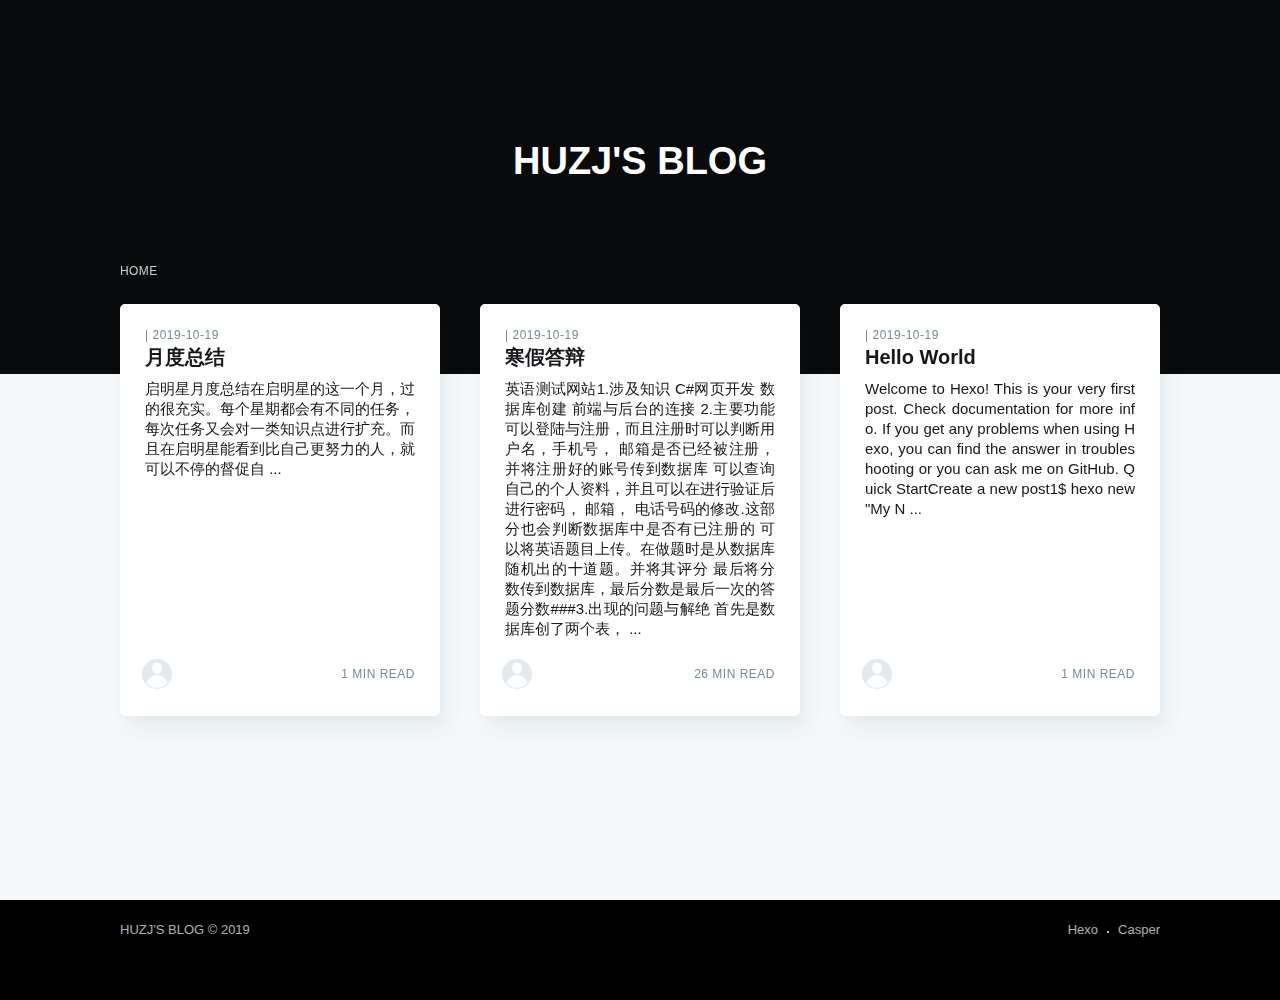
==== commit 22a0c8a2: "Site updated: 2019-10-20 21:28:01" ====
--- a/index.html
+++ b/index.html
@@ -10,8 +10,8 @@
 
 
 <head>
-	<meta charset="utf-8">
-	<meta http-equiv="X-UA-Compatible" content="IE=edge">
+	<meta charset="utf-8" />
+	<meta http-equiv="X-UA-Compatible" content="IE=edge" />
 	<link rel="preconnect" href="//www.googletagmanager.com">
 	<link rel="preconnect" href="//zz.bdstatic.com">
 	<link rel="preconnect" href="//sp0.baidu.com">
@@ -22,36 +22,28 @@
 	<link rel="preconnect" href="//9qpuwspm.api.lncld.net">
 	<link rel="preconnect" href="//gravatar.loli.net">
 
-	<title>Hexo | </title>
-
-	<meta name="HandheldFriendly" content="True">
-	<meta name="viewport" content="width=device-width, initial-scale=1, maximum-scale=2">
+	<title>HUZJ'S BLOG | </title>
+
+	<meta name="HandheldFriendly" content="True" />
+	<meta name="viewport" content="width=device-width, initial-scale=1, maximum-scale=2"/>
 	<meta name="generator" content="hexo">
 	<meta name="author" content="HUZJ">
-	<meta name="description" content>
-
-	
-	<meta name="keywords" content="hexo, casper, ghost, theme">
-	
-
-	
-	<link rel="shortcut icon" href="https://i.loli.net/2017/11/26/5a19c0b50432e.png">
-	<link rel="apple-touch-icon" href="https://i.loli.net/2017/11/26/5a19c0b50432e.png">
-	
-
-	
-	<meta name="theme-color" content="#3c484e">
-	<meta name="msapplication-TileColor" content="#3c484e">
-	
-
-	
-
-	
-
-	<meta property="og:site_name" content="Hexo">
+	<meta name="description" content="">
+
+	
+
+	
+
+	
+
+	
+
+	
+
+	<meta property="og:site_name" content="HUZJ'S BLOG">
 	<meta property="og:type" content="blog">
-	<meta property="og:title" content="Hexo | ">
-	<meta property="og:description" content>
+	<meta property="og:title" content="HUZJ'S BLOG | ">
+	<meta property="og:description" content="">
 	<meta property="og:url" content="http://yoursite.com/index.html">
 
 	
@@ -71,16 +63,16 @@
 
 
 
-<header class="site-header outer " style="background-image: url(https://i.loli.net/2017/11/26/5a19c56faa29f.jpg)">
+<header class="site-header outer no-cover">
     <div class="inner">
         
         
         <div class="site-header-content">
             
             <h1 class="site-title">
-                Hexo
+                HUZJ'S BLOG
             </h1>
-            <h2 class="site-description">This is a demo</h2>
+            <h2 class="site-description"></h2>
         </div>
         
         
@@ -94,50 +86,16 @@
                 
             </li>
             
-            
-            <li>
-                <a href="/about" title="ABOUT">ABOUT</a>
-            </li>
-            
-            <li>
-                <a href="/archives" title="ARCHIVES">ARCHIVES</a>
-            </li>
-            
-            
         </ul> 
-    </div>
-    
-    <div class="search-button-area">
-        <a href="#search" class="search-button">Search ...</a>
     </div>
      
     <div class="site-nav-right">
-        
-        <a href="#search" class="search-button">Search ...</a>
          
         
-<div class="social-links">
-    
-    <a class="social-link" title="weibo" href="https://weibo.com/xzhih" target="_blank" rel="noopener">
-        <svg viewbox="0 0 1141 1024" xmlns="http://www.w3.org/2000/svg"><path d="M916.48 518.144q27.648 21.504 38.912 51.712t9.216 62.976-14.336 65.536-31.744 59.392q-34.816 48.128-78.848 81.92t-91.136 56.32-94.72 35.328-89.6 18.944-75.264 7.68-51.712 1.536-49.152-2.56-68.096-10.24-78.336-21.504-79.872-36.352-74.24-55.296-59.904-78.848q-16.384-29.696-22.016-63.488t-5.632-86.016q0-22.528 7.68-51.2t27.136-63.488 53.248-75.776 86.016-90.112q51.2-48.128 105.984-85.504t117.248-57.856q28.672-10.24 63.488-11.264t57.344 11.264q10.24 11.264 19.456 23.04t12.288 29.184q3.072 14.336 0.512 27.648t-5.632 26.624-5.12 25.6 2.048 22.528q17.408 2.048 33.792-1.536t31.744-9.216 31.232-11.776 33.28-9.216q27.648-5.12 54.784-4.608t49.152 7.68 36.352 22.016 17.408 38.4q2.048 14.336-2.048 26.624t-8.704 23.04-7.168 22.016 1.536 23.552q3.072 7.168 14.848 13.312t27.136 12.288 32.256 13.312 29.184 16.384zM658.432 836.608q26.624-16.384 53.76-45.056t44.032-64 18.944-75.776-20.48-81.408q-19.456-33.792-47.616-57.344t-62.976-37.376-74.24-19.968-80.384-6.144q-78.848 0-139.776 16.384t-105.472 43.008-72.192 60.416-38.912 68.608q-11.264 33.792-6.656 67.072t20.992 62.976 42.496 53.248 57.856 37.888q58.368 25.6 119.296 32.256t116.224 0.512 100.864-21.504 74.24-33.792zM524.288 513.024q20.48 8.192 38.912 18.432t32.768 27.648q10.24 12.288 17.92 30.72t10.752 39.424 1.536 42.496-9.728 38.912q-8.192 18.432-19.968 37.376t-28.672 35.328-40.448 29.184-57.344 18.944q-61.44 11.264-117.76-11.264t-88.064-74.752q-12.288-39.936-13.312-70.656t16.384-66.56q13.312-27.648 40.448-51.712t62.464-38.912 75.264-17.408 78.848 12.8zM361.472 764.928q37.888 3.072 57.856-18.432t21.504-48.128-15.36-47.616-52.736-16.896q-27.648 3.072-43.008 23.552t-17.408 43.52 9.728 42.496 39.424 21.504zM780.288 6.144q74.752 0 139.776 19.968t113.664 57.856 76.288 92.16 27.648 122.88q0 33.792-16.384 50.688t-35.328 17.408-35.328-14.336-16.384-45.568q0-40.96-22.528-77.824t-59.392-64.512-84.48-43.52-96.768-15.872q-31.744 0-47.104-15.36t-14.336-34.304 18.944-34.304 51.712-15.36zM780.288 169.984q95.232 0 144.384 48.64t49.152 146.944q0 30.72-10.24 43.52t-22.528 11.264-22.528-14.848-10.24-35.84q0-60.416-34.816-96.256t-93.184-35.84q-19.456 0-28.672-10.752t-9.216-23.04 9.728-23.04 28.16-10.752z"/></svg>
-    </a>
-    
-    
-    <a class="social-link" title="github" href="https://github.com/xzhih" target="_blank" rel="noopener">
-        <svg viewbox="0 0 1049 1024" xmlns="http://www.w3.org/2000/svg"><path d="M524.979332 0C234.676191 0 0 234.676191 0 524.979332c0 232.068678 150.366597 428.501342 358.967656 498.035028 26.075132 5.215026 35.636014-11.299224 35.636014-25.205961 0-12.168395-0.869171-53.888607-0.869171-97.347161-146.020741 31.290159-176.441729-62.580318-176.441729-62.580318-23.467619-60.841976-58.234462-76.487055-58.234463-76.487055-47.804409-32.15933 3.476684-32.15933 3.476685-32.15933 53.019436 3.476684 80.83291 53.888607 80.83291 53.888607 46.935238 79.963739 122.553122 57.365291 152.97411 43.458554 4.345855-33.897672 18.252593-57.365291 33.028501-70.402857-116.468925-12.168395-239.022047-57.365291-239.022047-259.012982 0-57.365291 20.860106-104.300529 53.888607-140.805715-5.215026-13.037566-23.467619-66.926173 5.215027-139.067372 0 0 44.327725-13.906737 144.282399 53.888607 41.720212-11.299224 86.917108-17.383422 131.244833-17.383422s89.524621 6.084198 131.244833 17.383422C756.178839 203.386032 800.506564 217.29277 800.506564 217.29277c28.682646 72.1412 10.430053 126.029806 5.215026 139.067372 33.897672 36.505185 53.888607 83.440424 53.888607 140.805715 0 201.64769-122.553122 245.975415-239.891218 259.012982 19.121764 16.514251 35.636014 47.804409 35.636015 97.347161 0 70.402857-0.869171 126.898978-0.869172 144.282399 0 13.906737 9.560882 30.420988 35.636015 25.205961 208.601059-69.533686 358.967656-265.96635 358.967655-498.035028C1049.958663 234.676191 814.413301 0 524.979332 0z"/></svg>
-    </a>
-    
-    
-    <a class="social-link" title="facebook" href="https://facebook" target="_blank" rel="noopener">
-        <svg xmlns="http://www.w3.org/2000/svg" viewbox="0 0 32 32"><path d="M19 6h5V0h-5c-3.86 0-7 3.14-7 7v3H8v6h4v16h6V16h5l1-6h-6V7c0-.542.458-1 1-1z"/></svg>
-
-    </a>
-    
-    
-    <a class="social-link" title="twitter" href="https://twitter.com" target="_blank" rel="noopener">
-        <svg xmlns="http://www.w3.org/2000/svg" viewbox="0 0 32 32"><path d="M30.063 7.313c-.813 1.125-1.75 2.125-2.875 2.938v.75c0 1.563-.188 3.125-.688 4.625a15.088 15.088 0 0 1-2.063 4.438c-.875 1.438-2 2.688-3.25 3.813a15.015 15.015 0 0 1-4.625 2.563c-1.813.688-3.75 1-5.75 1-3.25 0-6.188-.875-8.875-2.625.438.063.875.125 1.375.125 2.688 0 5.063-.875 7.188-2.5-1.25 0-2.375-.375-3.375-1.125s-1.688-1.688-2.063-2.875c.438.063.813.125 1.125.125.5 0 1-.063 1.5-.25-1.313-.25-2.438-.938-3.313-1.938a5.673 5.673 0 0 1-1.313-3.688v-.063c.813.438 1.688.688 2.625.688a5.228 5.228 0 0 1-1.875-2c-.5-.875-.688-1.813-.688-2.75 0-1.063.25-2.063.75-2.938 1.438 1.75 3.188 3.188 5.25 4.25s4.313 1.688 6.688 1.813a5.579 5.579 0 0 1 1.5-5.438c1.125-1.125 2.5-1.688 4.125-1.688s3.063.625 4.188 1.813a11.48 11.48 0 0 0 3.688-1.375c-.438 1.375-1.313 2.438-2.563 3.188 1.125-.125 2.188-.438 3.313-.875z"/></svg>
-
-    </a>
+<div class="social-links"  style="display: none;" >
+    
+    
+    
     
     
     
@@ -190,7 +148,7 @@
 								<div class="author-name-tooltip">HUZJ</div>
 								
 								<a href="/about" class="static-avatar author-profile-image">
-									<svg viewbox="0 0 24 24" xmlns="http://www.w3.org/2000/svg"><g fill="none" fill-rule="evenodd"><path d="M3.513 18.998C4.749 15.504 8.082 13 12 13s7.251 2.504 8.487 5.998C18.47 21.442 15.417 23 12 23s-6.47-1.558-8.487-4.002zM12 12c2.21 0 4-2.79 4-5s-1.79-4-4-4-4 1.79-4 4 1.79 5 4 5z" fill="#FFF"/></g></svg>
+									<svg viewBox="0 0 24 24" xmlns="http://www.w3.org/2000/svg"><g fill="none" fill-rule="evenodd"><path d="M3.513 18.998C4.749 15.504 8.082 13 12 13s7.251 2.504 8.487 5.998C18.47 21.442 15.417 23 12 23s-6.47-1.558-8.487-4.002zM12 12c2.21 0 4-2.79 4-5s-1.79-4-4-4-4 1.79-4 4 1.79 5 4 5z" fill="#FFF"/></g></svg>
 								</a>
 								
 							</div>
@@ -251,7 +209,7 @@
 								<div class="author-name-tooltip">HUZJ</div>
 								
 								<a href="/about" class="static-avatar author-profile-image">
-									<svg viewbox="0 0 24 24" xmlns="http://www.w3.org/2000/svg"><g fill="none" fill-rule="evenodd"><path d="M3.513 18.998C4.749 15.504 8.082 13 12 13s7.251 2.504 8.487 5.998C18.47 21.442 15.417 23 12 23s-6.47-1.558-8.487-4.002zM12 12c2.21 0 4-2.79 4-5s-1.79-4-4-4-4 1.79-4 4 1.79 5 4 5z" fill="#FFF"/></g></svg>
+									<svg viewBox="0 0 24 24" xmlns="http://www.w3.org/2000/svg"><g fill="none" fill-rule="evenodd"><path d="M3.513 18.998C4.749 15.504 8.082 13 12 13s7.251 2.504 8.487 5.998C18.47 21.442 15.417 23 12 23s-6.47-1.558-8.487-4.002zM12 12c2.21 0 4-2.79 4-5s-1.79-4-4-4-4 1.79-4 4 1.79 5 4 5z" fill="#FFF"/></g></svg>
 								</a>
 								
 							</div>
@@ -299,7 +257,7 @@
 								<div class="author-name-tooltip">HUZJ</div>
 								
 								<a href="/about" class="static-avatar author-profile-image">
-									<svg viewbox="0 0 24 24" xmlns="http://www.w3.org/2000/svg"><g fill="none" fill-rule="evenodd"><path d="M3.513 18.998C4.749 15.504 8.082 13 12 13s7.251 2.504 8.487 5.998C18.47 21.442 15.417 23 12 23s-6.47-1.558-8.487-4.002zM12 12c2.21 0 4-2.79 4-5s-1.79-4-4-4-4 1.79-4 4 1.79 5 4 5z" fill="#FFF"/></g></svg>
+									<svg viewBox="0 0 24 24" xmlns="http://www.w3.org/2000/svg"><g fill="none" fill-rule="evenodd"><path d="M3.513 18.998C4.749 15.504 8.082 13 12 13s7.251 2.504 8.487 5.998C18.47 21.442 15.417 23 12 23s-6.47-1.558-8.487-4.002zM12 12c2.21 0 4-2.79 4-5s-1.79-4-4-4-4 1.79-4 4 1.79 5 4 5z" fill="#FFF"/></g></svg>
 								</a>
 								
 							</div>
@@ -330,87 +288,15 @@
 	
 
 
-<aside class="read-next outer">
-    <div class="inner">
-        <div class="read-next-feed">
-            
-            
-
-<article class="read-next-card" style="background-image: url(https://i.loli.net/2017/11/26/5a19c56faa29f.jpg)">
-  <header class="read-next-card-header">
-    <small class="read-next-card-header-sitetitle">&mdash; Hexo &mdash;</small>
-    <h3 class="read-next-card-header-title">Recent Posts</h3>
-  </header>
-  <div class="read-next-divider">
-    <svg xmlns="http://www.w3.org/2000/svg" viewbox="0 0 24 24">
-      <path d="M13 14.5s2 3 5 3 5.5-2.463 5.5-5.5S21 6.5 18 6.5c-5 0-7 11-12 11C2.962 17.5.5 15.037.5 12S3 6.5 6 6.5s4.5 3.5 4.5 3.5"/>
-    </svg>
-  </div>
-  <div class="read-next-card-content">
-    <ul>
-      
-      
-      
-      <li>
-        <a href="/2019/10/19/%E6%9C%88%E5%BA%A6%E6%80%BB%E7%BB%93/">月度总结</a>
-      </li>
-      
-      
-      
-      <li>
-        <a href="/2019/10/19/%E5%AF%92%E5%81%87%E7%AD%94%E8%BE%A9/">寒假答辩</a>
-      </li>
-      
-      
-      
-      <li>
-        <a href="/2019/10/19/hello-world/">Hello World</a>
-      </li>
-      
-      
-    </ul>
-  </div>
-  <footer class="read-next-card-footer">
-    <a href="/archives">  MORE  → </a>
-  </footer>
-</article>
-
-            
-            
-            
-
-
-            
-            
-            
-
-            
-        </div>
-    </div>
-</aside>
-
-	
-
-
-
-
-<div id="search" class="search-overlay">
-    <div class="search-form">
-        
-        <div class="search-overlay-logo">
-        	<img src="https://i.loli.net/2017/11/26/5a19c0b50432e.png" alt="Hexo">
-        </div>
-        
-        <input id="local-search-input" class="search-input" type="text" name="search" placeholder="Search ...">
-        <a class="search-overlay-close" href="#"></a>
-    </div>
-    <div id="local-search-result"></div>
-</div>
+	
+
+
+
 
 <footer class="site-footer outer">
 	<div class="site-footer-content inner">
 		<div class="copyright">
-			<a href="/" title="Hexo">Hexo &copy; 2019</a>
+			<a href="/" title="HUZJ'S BLOG">HUZJ'S BLOG &copy; 2019</a>
 			
 		</div>
 		<nav class="site-footer-nav">
@@ -449,10 +335,6 @@
 
         
         
-        
-            searchFunc("/");
-        
-        
     })
 </script>
 
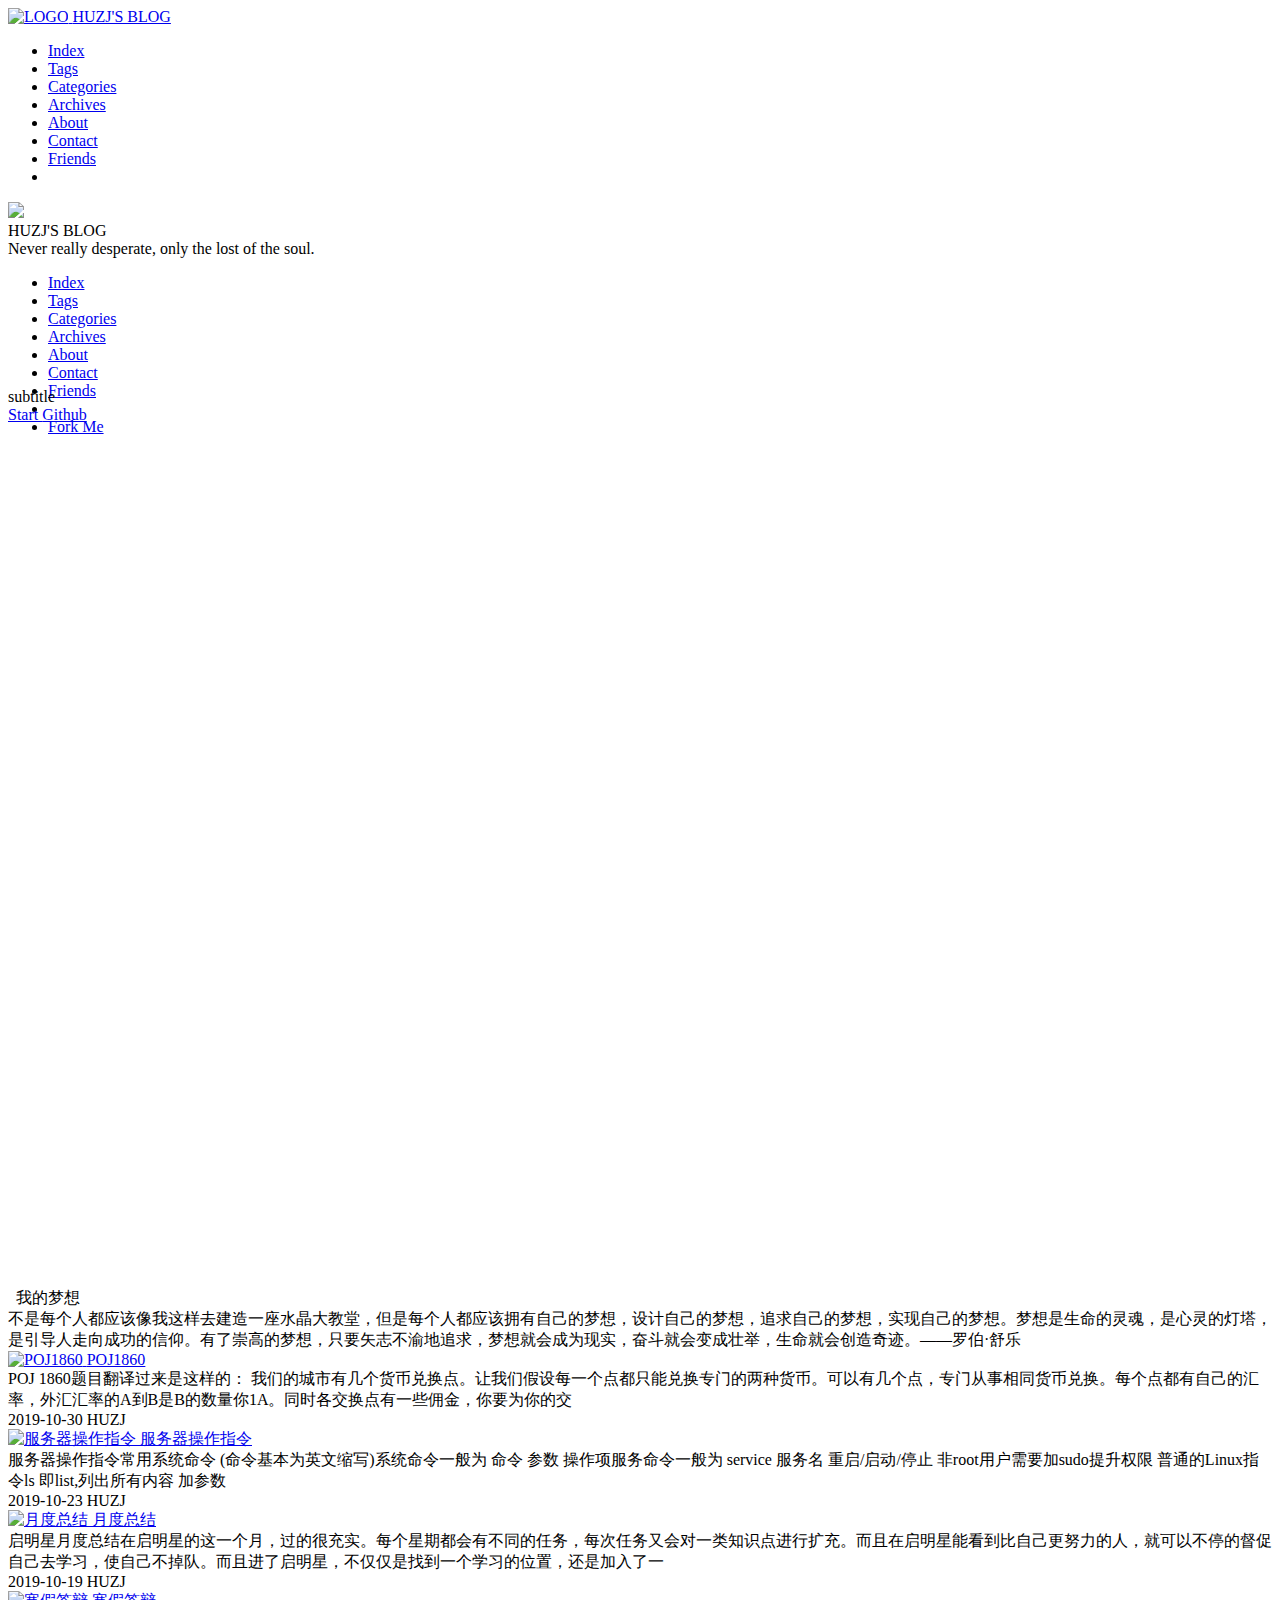
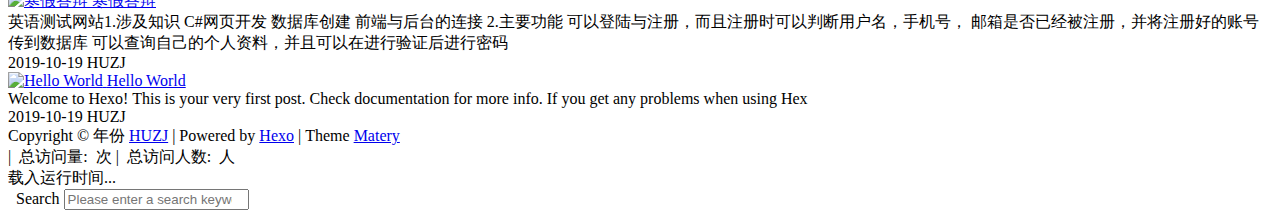
==== commit a1b80bbd: "Site updated: 2019-10-30 16:58:42" ====
--- a/index.html
+++ b/index.html
@@ -1,190 +1,648 @@
-<!DOCTYPE html>
+<!DOCTYPE HTML>
 <html lang="en">
 
 
- 
-
-
-
-
-
-
 <head>
-	<meta charset="utf-8" />
-	<meta http-equiv="X-UA-Compatible" content="IE=edge" />
-	<link rel="preconnect" href="//www.googletagmanager.com">
-	<link rel="preconnect" href="//zz.bdstatic.com">
-	<link rel="preconnect" href="//sp0.baidu.com">
-	<link rel="preconnect" href="//www.google-analytics.com">
-	<link rel="preconnect" href="//cdn1.lncld.net">
-	<link rel="preconnect" href="//unpkg.com">
-	<link rel="preconnect" href="//app-router.leancloud.cn">
-	<link rel="preconnect" href="//9qpuwspm.api.lncld.net">
-	<link rel="preconnect" href="//gravatar.loli.net">
-
-	<title>HUZJ'S BLOG | </title>
-
-	<meta name="HandheldFriendly" content="True" />
-	<meta name="viewport" content="width=device-width, initial-scale=1, maximum-scale=2"/>
-	<meta name="generator" content="hexo">
-	<meta name="author" content="HUZJ">
-	<meta name="description" content="">
-
-	
-
-	
-
-	
-
-	
-
-	
-
-	<meta property="og:site_name" content="HUZJ'S BLOG">
-	<meta property="og:type" content="blog">
-	<meta property="og:title" content="HUZJ'S BLOG | ">
-	<meta property="og:description" content="">
-	<meta property="og:url" content="http://yoursite.com/index.html">
-
-	
-
-	
-	
-	<link rel="stylesheet" href="/css/allinonecss.min.css">
-
-	
-	
-	
+    <meta charset="utf-8">
+    <meta name="keywords" content="HUZJ&#39;S BLOG">
+    <meta name="description" content="HUZJ&#39;S BLOG">
+    <meta http-equiv="X-UA-Compatible" content="IE=edge">
+    <meta name="viewport" content="width=device-width, initial-scale=1.0, user-scalable=no">
+    <meta name="renderer" content="webkit|ie-stand|ie-comp">
+    <meta name="mobile-web-app-capable" content="yes">
+    <meta name="format-detection" content="telephone=no">
+    <meta name="apple-mobile-web-app-capable" content="yes">
+    <meta name="apple-mobile-web-app-status-bar-style" content="black-translucent">
+    <title>HUZJ&#39;S BLOG</title>
+    <link rel="icon" type="image/png" href="/favicon.png">
+
+    <link rel="stylesheet" type="text/css" href="/libs/awesome/css/all.css">
+    <link rel="stylesheet" type="text/css" href="/libs/materialize/materialize.min.css">
+    <link rel="stylesheet" type="text/css" href="/libs/aos/aos.css">
+    <link rel="stylesheet" type="text/css" href="/libs/animate/animate.min.css">
+    <link rel="stylesheet" type="text/css" href="/libs/lightGallery/css/lightgallery.min.css">
+    <link rel="stylesheet" type="text/css" href="/css/matery.css">
+    <link rel="stylesheet" type="text/css" href="/css/my.css">
+
+    <script src="/libs/jquery/jquery-2.2.0.min.js"></script>
+    
 </head>
-<body class="home-template">
-	<div class="site-wrapper">
-		
-
-
-
-
-<header class="site-header outer no-cover">
-    <div class="inner">
-        
-        
-        <div class="site-header-content">
-            
-            <h1 class="site-title">
-                HUZJ'S BLOG
-            </h1>
-            <h2 class="site-description"></h2>
+
+
+<body>
+    <header class="navbar-fixed">
+    <nav id="headNav" class="bg-color nav-transparent">
+        <div id="navContainer" class="nav-wrapper head-container">
+            <div class="brand-logo">
+                <a href="/" class="waves-effect waves-light">
+                    
+                    <img src="/medias/logo.png" class="logo-img" alt="LOGO">
+                    
+                    <span class="logo-span">HUZJ'S BLOG</span>
+                </a>
+            </div>
+            
+
+<a href="#" data-target="mobile-nav" class="sidenav-trigger button-collapse"><i class="fas fa-bars"></i></a>
+<ul class="right nav-menu">
+  
+  <li class="hide-on-med-and-down nav-item">
+    
+    <a href="/" class="waves-effect waves-light">
+      
+      <i class="fas fa-home" style="zoom: 0.6;"></i>
+      
+      <span>Index</span>
+    </a>
+    
+  </li>
+  
+  <li class="hide-on-med-and-down nav-item">
+    
+    <a href="/tags" class="waves-effect waves-light">
+      
+      <i class="fas fa-tags" style="zoom: 0.6;"></i>
+      
+      <span>Tags</span>
+    </a>
+    
+  </li>
+  
+  <li class="hide-on-med-and-down nav-item">
+    
+    <a href="/categories" class="waves-effect waves-light">
+      
+      <i class="fas fa-bookmark" style="zoom: 0.6;"></i>
+      
+      <span>Categories</span>
+    </a>
+    
+  </li>
+  
+  <li class="hide-on-med-and-down nav-item">
+    
+    <a href="/archives" class="waves-effect waves-light">
+      
+      <i class="fas fa-archive" style="zoom: 0.6;"></i>
+      
+      <span>Archives</span>
+    </a>
+    
+  </li>
+  
+  <li class="hide-on-med-and-down nav-item">
+    
+    <a href="/about" class="waves-effect waves-light">
+      
+      <i class="fas fa-user-circle" style="zoom: 0.6;"></i>
+      
+      <span>About</span>
+    </a>
+    
+  </li>
+  
+  <li class="hide-on-med-and-down nav-item">
+    
+    <a href="/contact" class="waves-effect waves-light">
+      
+      <i class="fas fa-comments" style="zoom: 0.6;"></i>
+      
+      <span>Contact</span>
+    </a>
+    
+  </li>
+  
+  <li class="hide-on-med-and-down nav-item">
+    
+    <a href="/friends" class="waves-effect waves-light">
+      
+      <i class="fas fa-address-book" style="zoom: 0.6;"></i>
+      
+      <span>Friends</span>
+    </a>
+    
+  </li>
+  
+  <li>
+    <a href="#searchModal" class="modal-trigger waves-effect waves-light">
+      <i id="searchIcon" class="fas fa-search" title="Search" style="zoom: 0.85;"></i>
+    </a>
+  </li>
+</ul>
+
+<div id="mobile-nav" class="side-nav sidenav">
+
+    <div class="mobile-head bg-color">
+        
+        <img src="/medias/logo.png" class="logo-img circle responsive-img">
+        
+        <div class="logo-name">HUZJ'S BLOG</div>
+        <div class="logo-desc">
+            
+            Never really desperate, only the lost of the soul.
+            
         </div>
-        
-        
-        
-<nav class="site-nav"> 
-    <div class="site-nav-left">
-        <ul class="nav">
-            <li>
+    </div>
+
+    
+
+    <ul class="menu-list mobile-menu-list">
+        
+        <li class="m-nav-item">
+	  
+		<a href="/" class="waves-effect waves-light">
+			
+			    <i class="fa-fw fas fa-home"></i>
+			
+			Index
+		</a>
+          
+        </li>
+        
+        <li class="m-nav-item">
+	  
+		<a href="/tags" class="waves-effect waves-light">
+			
+			    <i class="fa-fw fas fa-tags"></i>
+			
+			Tags
+		</a>
+          
+        </li>
+        
+        <li class="m-nav-item">
+	  
+		<a href="/categories" class="waves-effect waves-light">
+			
+			    <i class="fa-fw fas fa-bookmark"></i>
+			
+			Categories
+		</a>
+          
+        </li>
+        
+        <li class="m-nav-item">
+	  
+		<a href="/archives" class="waves-effect waves-light">
+			
+			    <i class="fa-fw fas fa-archive"></i>
+			
+			Archives
+		</a>
+          
+        </li>
+        
+        <li class="m-nav-item">
+	  
+		<a href="/about" class="waves-effect waves-light">
+			
+			    <i class="fa-fw fas fa-user-circle"></i>
+			
+			About
+		</a>
+          
+        </li>
+        
+        <li class="m-nav-item">
+	  
+		<a href="/contact" class="waves-effect waves-light">
+			
+			    <i class="fa-fw fas fa-comments"></i>
+			
+			Contact
+		</a>
+          
+        </li>
+        
+        <li class="m-nav-item">
+	  
+		<a href="/friends" class="waves-effect waves-light">
+			
+			    <i class="fa-fw fas fa-address-book"></i>
+			
+			Friends
+		</a>
+          
+        </li>
+        
+        
+        <li><div class="divider"></div></li>
+        <li>
+            <a href="https://github.com/blinkfox/hexo-theme-matery" class="waves-effect waves-light" target="_blank">
+                <i class="fab fa-github-square fa-fw"></i>Fork Me
+            </a>
+        </li>
+        
+    </ul>
+</div>
+
+
+        </div>
+
+        
+            <style>
+    .nav-transparent .github-corner {
+        display: none !important;
+    }
+
+    .github-corner {
+        position: absolute;
+        z-index: 10;
+        top: 0;
+        right: 0;
+        border: 0;
+        transform: scale(1.1);
+    }
+
+    .github-corner svg {
+        color: #0f9d58;
+        fill: #fff;
+        height: 64px;
+        width: 64px;
+    }
+
+    .github-corner:hover .octo-arm {
+        animation: a 0.56s ease-in-out;
+    }
+
+    .github-corner .octo-arm {
+        animation: none;
+    }
+
+    @keyframes a {
+        0%,
+        to {
+            transform: rotate(0);
+        }
+        20%,
+        60% {
+            transform: rotate(-25deg);
+        }
+        40%,
+        80% {
+            transform: rotate(10deg);
+        }
+    }
+</style>
+
+<a href="https://github.com/blinkfox/hexo-theme-matery" class="github-corner tooltipped hide-on-med-and-down" target="_blank"
+   data-tooltip="Fork Me" data-position="left" data-delay="50">
+    <svg viewBox="0 0 250 250" aria-hidden="true">
+        <path d="M0,0 L115,115 L130,115 L142,142 L250,250 L250,0 Z"></path>
+        <path d="M128.3,109.0 C113.8,99.7 119.0,89.6 119.0,89.6 C122.0,82.7 120.5,78.6 120.5,78.6 C119.2,72.0 123.4,76.3 123.4,76.3 C127.3,80.9 125.5,87.3 125.5,87.3 C122.9,97.6 130.6,101.9 134.4,103.2"
+              fill="currentColor" style="transform-origin: 130px 106px;" class="octo-arm"></path>
+        <path d="M115.0,115.0 C114.9,115.1 118.7,116.5 119.8,115.4 L133.7,101.6 C136.9,99.2 139.9,98.4 142.2,98.6 C133.8,88.0 127.5,74.4 143.8,58.0 C148.5,53.4 154.0,51.2 159.7,51.0 C160.3,49.4 163.2,43.6 171.4,40.1 C171.4,40.1 176.1,42.5 178.8,56.2 C183.1,58.6 187.2,61.8 190.9,65.4 C194.5,69.0 197.7,73.2 200.1,77.6 C213.8,80.2 216.3,84.9 216.3,84.9 C212.7,93.1 206.9,96.0 205.4,96.6 C205.1,102.4 203.0,107.8 198.3,112.5 C181.9,128.9 168.3,122.5 157.7,114.1 C157.9,116.9 156.7,120.9 152.7,124.9 L141.0,136.5 C139.8,137.7 141.6,141.9 141.8,141.8 Z"
+              fill="currentColor" class="octo-body"></path>
+    </svg>
+</a>
+        
+    </nav>
+
+</header>
+
+    
+<style>
+    .carousel-control {
+        width: 45px;
+        height: 45px;
+        line-height: 55px;
+        border-radius: 45px;
+        background: transparent;
+        cursor: pointer;
+        z-index: 100;
+    }
+
+    #prev-cover {
+        position: absolute;
+        top: 48%;
+        left: 8px;
+    }
+
+    #next-cover {
+        position: absolute;
+        top: 48%;
+        right: 8px;;
+    }
+
+    #prev-cover i {
+        margin-right: 3px;
+    }
+
+    #next-cover i {
+        margin-left: 3px;
+    }
+
+    .carousel-control:hover {
+        background-color:rgba(0, 0, 0, .4);
+    }
+
+    .carousel-control i {
+        color: #fff;
+        font-size: 2.4rem;
+    }
+    
+    html, body {
+        height:100%;
+    }
+
+    #page {
+        height:100%;
+        min-height: 100%;
+        width:100%;
+    }
+</style>
+
+
+
+<div id="page" class="carousel carousel-slider center index-cover" data-indicators="true" style="margin-top: -64px;">
+    
+
+    <div class="carousel-item red white-text bg-cover about-cover">
+        <div class="container" style="right: 0px;left: 0px;">
+            <div class="row">
+    <div class="col s10 offset-s1 m8 offset-m2 l8 offset-l2">
+        <div class="brand">
+            <div class="title center-align">
                 
-                <a href="/" title="Home">HOME</a>
+                subtitle
                 
-            </li>
-            
-        </ul> 
+            </div>
+
+            <div class="description center-align">
+                
+                <span id="typed"></span>
+                <script src="https://cdn.jsdelivr.net/npm/typed.js@2.0.9"></script>
+                <script>
+                    var typed = new Typed("#typed", {
+                        strings: ['从来没有真正的绝境, 只有心灵的迷途', 'Never really desperate, only the lost of the soul'],
+                        startDelay: 300,
+                        typeSpeed: 100,
+                        loop: true,
+                        backSpeed: 50,
+                        showCursor: true
+                    });
+                </script>
+                
+            </div>
+        </div>
     </div>
-     
-    <div class="site-nav-right">
-         
-        
-<div class="social-links"  style="display: none;" >
-    
-    
-    
-    
-    
-    
-    
 </div>
+
+
+<script>
+    // 每天切换 banner 图.  Switch banner image every day.
+    $('.bg-cover').css('background-image', 'url(/medias/banner/' + new Date().getDay() + '.jpg)');
+</script>
+
+
+
+            <div class="cover-btns">
+                <a href="#indexCard" class="waves-effect waves-light btn">
+                    <i class="fas fa-angle-double-down"></i>Start
+                </a>
+
+                
+                <a href="https://github.com/blinkfox/hexo-theme-matery" class="waves-effect waves-light btn" target="_blank">
+                    <i class="fab fa-github-alt"></i>Github
+                </a>
+                
+            </div>
+            <div class="cover-social-link">
+
+
+
+
+
+
+
+
+
+
+
+
+
+
+    <a href="/atom.xml" class="tooltipped" target="_blank" data-tooltip="RSS 订阅" data-position="top" data-delay="50">
+        <i class="fas fa-rss"></i>
+    </a>
+
+</div>
+        </div>
     </div>
-</nav>
-        
+
+    
+</div>
+
+<script>
+$(function () {
+    let coverSlider = $('.carousel');
+    coverSlider.carousel({
+        duration: Number('120'),
+        fullWidth: true,
+        indicators: 'true' === 'true'
+    });
+
+    let carouselIntervalId;
+    
+    // Loop to call the next cover article picture.
+    let autoCarousel = function() {
+        carouselIntervalId = setInterval(function () {
+            coverSlider.carousel('next');
+        }, 5000);
+    };
+    autoCarousel();
+    
+
+    let restartPlay = function () {
+        
+        clearInterval(carouselIntervalId);
+        autoCarousel();
+        
+    };
+
+    
+    // prev and next cover post.
+    $('#prev-cover').click(function () {
+        coverSlider.carousel('prev');
+        restartPlay();
+    });
+    $('#next-cover').click(function () {
+        coverSlider.carousel('next');
+        restartPlay();
+    });
+    
+});
+</script>
+
+
+
+<main class="content">
+
+    
+    <div id="indexCard" class="index-card">
+        <div class="container ">
+            <div class="card">
+                <div class="card-content">
+                    
+                        <div class="dream">
+    
+    <div class="title center-align">
+        <i class="far fa-lightbulb"></i>&nbsp;&nbsp;我的梦想
     </div>
-</header>
-
-
-<div id="site-main" class="site-main outer" role="main">
-	<div class="inner">
-		<div class="post-feed">
-			
-			<article class="post-card post  no-image ">
-				
-				<div class="post-card-content">
-					<a class="post-card-content-link" title="月度总结" href="/2019/10/19/%E6%9C%88%E5%BA%A6%E6%80%BB%E7%BB%93/">
-						<header class="post-card-header">
-							<span class="post-card-tags">
-								
-								| 
-								
-								<time datetime="2019-10-19T13:38:30.843Z">
-									2019-10-19
-								</time>
-							</span>
-							<h2 class="post-card-title">月度总结</h2>
-						</header>
-						<div class="post-card-excerpt">
-							<p>
-								
-								
-								
-								
-								
-								
-								
-								
-								启明星月度总结在启明星的这一个月，过的很充实。每个星期都会有不同的任务，每次任务又会对一类知识点进行扩充。而且在启明星能看到比自己更努力的人，就可以不停的督促自
-								...
-							</p>
-						</div>
-					</a>
-					<footer class="post-card-meta">
-						<div class="author-list">
-							<div class="author-list-item">
-								<div class="author-name-tooltip">HUZJ</div>
-								
-								<a href="/about" class="static-avatar author-profile-image">
-									<svg viewBox="0 0 24 24" xmlns="http://www.w3.org/2000/svg"><g fill="none" fill-rule="evenodd"><path d="M3.513 18.998C4.749 15.504 8.082 13 12 13s7.251 2.504 8.487 5.998C18.47 21.442 15.417 23 12 23s-6.47-1.558-8.487-4.002zM12 12c2.21 0 4-2.79 4-5s-1.79-4-4-4-4 1.79-4 4 1.79 5 4 5z" fill="#FFF"/></g></svg>
-								</a>
-								
-							</div>
-						</div>
-						<span class="reading-time">
-							1
-							min read
-						</span>
-					</footer>
-				</div>
-			</article>
-			
-			<article class="post-card post  no-image ">
-				
-				<div class="post-card-content">
-					<a class="post-card-content-link" title="寒假答辩" href="/2019/10/19/%E5%AF%92%E5%81%87%E7%AD%94%E8%BE%A9/">
-						<header class="post-card-header">
-							<span class="post-card-tags">
-								
-								| 
-								
-								<time datetime="2019-10-19T13:38:30.840Z">
-									2019-10-19
-								</time>
-							</span>
-							<h2 class="post-card-title">寒假答辩</h2>
-						</header>
-						<div class="post-card-excerpt">
-							<p>
-								
-								
-								
-								
-								
-								
-								英语测试网站1.涉及知识
+    
+    <div class="row">
+        <div class="col l8 offset-l2 m10 offset-m1 s10 offset-s1 center-align text">
+            不是每个人都应该像我这样去建造一座水晶大教堂，但是每个人都应该拥有自己的梦想，设计自己的梦想，追求自己的梦想，实现自己的梦想。梦想是生命的灵魂，是心灵的灯塔，是引导人走向成功的信仰。有了崇高的梦想，只要矢志不渝地追求，梦想就会成为现实，奋斗就会变成壮举，生命就会创造奇迹。——罗伯·舒乐
+        </div>
+    </div>
+</div>
+                    
+
+                    
+
+                    
+
+                    <div id="recommend-sections" class="recommend">
+                        
+
+
+
+                    </div>
+                </div>
+            </div>
+        </div>
+    </div>
+    
+
+    
+
+    <!-- 所有文章卡片 -->
+    <article id="articles" class="container articles">
+        <div class="row article-row">
+            
+            <div class="article col s12 m6 l4" data-aos="zoom-in">
+                <div class="card">
+                    <a href="/2019/10/30/POJ1860/">
+                        <div class="card-image">
+                            
+                            
+                            <img src="/medias/featureimages/12.jpg" class="responsive-img" alt="POJ1860">
+                            
+                            <span class="card-title">POJ1860</span>
+                        </div>
+                    </a>
+
+                    <div class="card-content article-content">
+                        <div class="summary block-with-text">
+                            
+                                POJ 1860题目翻译过来是这样的：
+我们的城市有几个货币兑换点。让我们假设每一个点都只能兑换专门的两种货币。可以有几个点，专门从事相同货币兑换。每个点都有自己的汇率，外汇汇率的A到B是B的数量你1A。同时各交换点有一些佣金，你要为你的交
+                            
+                        </div>
+                        <div class="publish-info">
+                            <span class="publish-date">
+                                <i class="far fa-clock fa-fw icon-date"></i>2019-10-30
+                            </span>
+                            <span class="publish-author">
+                                
+                                <i class="fas fa-user fa-fw"></i>
+                                HUZJ
+                                
+                            </span>
+                        </div>
+                    </div>
+
+                    
+                </div>
+            </div>
+            
+            <div class="article col s12 m6 l4" data-aos="zoom-in">
+                <div class="card">
+                    <a href="/2019/10/23/%E6%9C%8D%E5%8A%A1%E5%99%A8%E6%93%8D%E4%BD%9C%E6%8C%87%E4%BB%A4/">
+                        <div class="card-image">
+                            
+                            
+                            <img src="/medias/featureimages/16.jpg" class="responsive-img" alt="服务器操作指令">
+                            
+                            <span class="card-title">服务器操作指令</span>
+                        </div>
+                    </a>
+
+                    <div class="card-content article-content">
+                        <div class="summary block-with-text">
+                            
+                                服务器操作指令常用系统命令 (命令基本为英文缩写)系统命令一般为 命令 参数 操作项服务命令一般为 service 服务名 重启/启动/停止 非root用户需要加sudo提升权限
+普通的Linux指令ls 即list,列出所有内容 加参数 
+                            
+                        </div>
+                        <div class="publish-info">
+                            <span class="publish-date">
+                                <i class="far fa-clock fa-fw icon-date"></i>2019-10-23
+                            </span>
+                            <span class="publish-author">
+                                
+                                <i class="fas fa-user fa-fw"></i>
+                                HUZJ
+                                
+                            </span>
+                        </div>
+                    </div>
+
+                    
+                </div>
+            </div>
+            
+            <div class="article col s12 m6 l4" data-aos="zoom-in">
+                <div class="card">
+                    <a href="/2019/10/19/%E6%9C%88%E5%BA%A6%E6%80%BB%E7%BB%93/">
+                        <div class="card-image">
+                            
+                            
+                            <img src="/medias/featureimages/14.jpg" class="responsive-img" alt="月度总结">
+                            
+                            <span class="card-title">月度总结</span>
+                        </div>
+                    </a>
+
+                    <div class="card-content article-content">
+                        <div class="summary block-with-text">
+                            
+                                启明星月度总结在启明星的这一个月，过的很充实。每个星期都会有不同的任务，每次任务又会对一类知识点进行扩充。而且在启明星能看到比自己更努力的人，就可以不停的督促自己去学习，使自己不掉队。而且进了启明星，不仅仅是找到一个学习的位置，还是加入了一
+                            
+                        </div>
+                        <div class="publish-info">
+                            <span class="publish-date">
+                                <i class="far fa-clock fa-fw icon-date"></i>2019-10-19
+                            </span>
+                            <span class="publish-author">
+                                
+                                <i class="fas fa-user fa-fw"></i>
+                                HUZJ
+                                
+                            </span>
+                        </div>
+                    </div>
+
+                    
+                </div>
+            </div>
+            
+            <div class="article col s12 m6 l4" data-aos="zoom-in">
+                <div class="card">
+                    <a href="/2019/10/19/%E5%AF%92%E5%81%87%E7%AD%94%E8%BE%A9/">
+                        <div class="card-image">
+                            
+                            
+                            <img src="/medias/featureimages/2.jpg" class="responsive-img" alt="寒假答辩">
+                            
+                            <span class="card-title">寒假答辩</span>
+                        </div>
+                    </a>
+
+                    <div class="card-content article-content">
+                        <div class="summary block-with-text">
+                            
+                                英语测试网站1.涉及知识
 C#网页开发
 数据库创建
 前端与后台的连接
@@ -192,160 +650,268 @@
 2.主要功能
 可以登陆与注册，而且注册时可以判断用户名，手机号， 邮箱是否已经被注册，并将注册好的账号传到数据库
 
-可以查询自己的个人资料，并且可以在进行验证后进行密码， 邮箱， 电话号码的修改.这部分也会判断数据库中是否有已注册的
-
-可以将英语题目上传。在做题时是从数据库随机出的十道题。并将其评分
-
-最后将分数传到数据库，最后分数是最后一次的答题分数###3.出现的问题与解绝
-
-首先是数据库创了两个表，
-								...
-							</p>
-						</div>
-					</a>
-					<footer class="post-card-meta">
-						<div class="author-list">
-							<div class="author-list-item">
-								<div class="author-name-tooltip">HUZJ</div>
-								
-								<a href="/about" class="static-avatar author-profile-image">
-									<svg viewBox="0 0 24 24" xmlns="http://www.w3.org/2000/svg"><g fill="none" fill-rule="evenodd"><path d="M3.513 18.998C4.749 15.504 8.082 13 12 13s7.251 2.504 8.487 5.998C18.47 21.442 15.417 23 12 23s-6.47-1.558-8.487-4.002zM12 12c2.21 0 4-2.79 4-5s-1.79-4-4-4-4 1.79-4 4 1.79 5 4 5z" fill="#FFF"/></g></svg>
-								</a>
-								
-							</div>
-						</div>
-						<span class="reading-time">
-							26
-							min read
-						</span>
-					</footer>
-				</div>
-			</article>
-			
-			<article class="post-card post  no-image ">
-				
-				<div class="post-card-content">
-					<a class="post-card-content-link" title="Hello World" href="/2019/10/19/hello-world/">
-						<header class="post-card-header">
-							<span class="post-card-tags">
-								
-								| 
-								
-								<time datetime="2019-10-19T13:29:46.058Z">
-									2019-10-19
-								</time>
-							</span>
-							<h2 class="post-card-title">Hello World</h2>
-						</header>
-						<div class="post-card-excerpt">
-							<p>
-								
-								
-								
-								
-								
-								
-								Welcome to Hexo! This is your very first post. Check documentation for more info. If you get any problems when using Hexo, you can find the answer in troubleshooting or you can ask me on GitHub.
-Quick StartCreate a new post1$ hexo new "My N
-								...
-							</p>
-						</div>
-					</a>
-					<footer class="post-card-meta">
-						<div class="author-list">
-							<div class="author-list-item">
-								<div class="author-name-tooltip">HUZJ</div>
-								
-								<a href="/about" class="static-avatar author-profile-image">
-									<svg viewBox="0 0 24 24" xmlns="http://www.w3.org/2000/svg"><g fill="none" fill-rule="evenodd"><path d="M3.513 18.998C4.749 15.504 8.082 13 12 13s7.251 2.504 8.487 5.998C18.47 21.442 15.417 23 12 23s-6.47-1.558-8.487-4.002zM12 12c2.21 0 4-2.79 4-5s-1.79-4-4-4-4 1.79-4 4 1.79 5 4 5z" fill="#FFF"/></g></svg>
-								</a>
-								
-							</div>
-						</div>
-						<span class="reading-time">
-							1
-							min read
-						</span>
-					</footer>
-				</div>
-			</article>
-			
-		</div>
-	</div>
+可以查询自己的个人资料，并且可以在进行验证后进行密码
+                            
+                        </div>
+                        <div class="publish-info">
+                            <span class="publish-date">
+                                <i class="far fa-clock fa-fw icon-date"></i>2019-10-19
+                            </span>
+                            <span class="publish-author">
+                                
+                                <i class="fas fa-user fa-fw"></i>
+                                HUZJ
+                                
+                            </span>
+                        </div>
+                    </div>
+
+                    
+                </div>
+            </div>
+            
+            <div class="article col s12 m6 l4" data-aos="zoom-in">
+                <div class="card">
+                    <a href="/2019/10/19/hello-world/">
+                        <div class="card-image">
+                            
+                            
+                            <img src="/medias/featureimages/12.jpg" class="responsive-img" alt="Hello World">
+                            
+                            <span class="card-title">Hello World</span>
+                        </div>
+                    </a>
+
+                    <div class="card-content article-content">
+                        <div class="summary block-with-text">
+                            
+                                Welcome to Hexo! This is your very first post. Check documentation for more info. If you get any problems when using Hex
+                            
+                        </div>
+                        <div class="publish-info">
+                            <span class="publish-date">
+                                <i class="far fa-clock fa-fw icon-date"></i>2019-10-19
+                            </span>
+                            <span class="publish-author">
+                                
+                                <i class="fas fa-user fa-fw"></i>
+                                HUZJ
+                                
+                            </span>
+                        </div>
+                    </div>
+
+                    
+                </div>
+            </div>
+            
+        </div>
+    </article>
+
+</main>
+
+
+
+
+    <footer class="page-footer bg-color">
+    <div class="container row center-align">
+        <div class="col s12 m8 l8 copy-right">
+            Copyright&nbsp;&copy;
+            <span id="year">年份</span>
+            <a href="http://yoursite.com" target="_blank">HUZJ</a>
+            |&nbsp;Powered by&nbsp;<a href="https://hexo.io/" target="_blank">Hexo</a>
+            |&nbsp;Theme&nbsp;<a href="https://github.com/blinkfox/hexo-theme-matery" target="_blank">Matery</a>
+            <br>
+            
+            
+            
+            
+            
+            
+            <span id="busuanzi_container_site_pv">
+                |&nbsp;<i class="far fa-eye"></i>&nbsp;总访问量:&nbsp;<span id="busuanzi_value_site_pv"
+                    class="white-color"></span>&nbsp;次
+            </span>
+            
+            
+            <span id="busuanzi_container_site_uv">
+                |&nbsp;<i class="fas fa-users"></i>&nbsp;总访问人数:&nbsp;<span id="busuanzi_value_site_uv"
+                    class="white-color"></span>&nbsp;人
+            </span>
+            
+            <br>
+            
+            <span id="sitetime">载入运行时间...</span>
+            <script>
+                function siteTime() {
+                    window.setTimeout("siteTime()", 1000);
+                    var seconds = 1000;
+                    var minutes = seconds * 60;
+                    var hours = minutes * 60;
+                    var days = hours * 24;
+                    var years = days * 365;
+                    var today = new Date();
+                    var startYear = "2019";
+                    var startMonth = "6";
+                    var startDate = "28";
+                    var startHour = "0";
+                    var startMinute = "0";
+                    var startSecond = "0";
+                    var todayYear = today.getFullYear();
+                    var todayMonth = today.getMonth() + 1;
+                    var todayDate = today.getDate();
+                    var todayHour = today.getHours();
+                    var todayMinute = today.getMinutes();
+                    var todaySecond = today.getSeconds();
+                    var t1 = Date.UTC(startYear, startMonth, startDate, startHour, startMinute, startSecond);
+                    var t2 = Date.UTC(todayYear, todayMonth, todayDate, todayHour, todayMinute, todaySecond);
+                    var diff = t2 - t1;
+                    var diffYears = Math.floor(diff / years);
+                    var diffDays = Math.floor((diff / days) - diffYears * 365);
+                    var diffHours = Math.floor((diff - (diffYears * 365 + diffDays) * days) / hours);
+                    var diffMinutes = Math.floor((diff - (diffYears * 365 + diffDays) * days - diffHours * hours) /
+                        minutes);
+                    var diffSeconds = Math.floor((diff - (diffYears * 365 + diffDays) * days - diffHours * hours -
+                        diffMinutes * minutes) / seconds);
+                    if (startYear == todayYear) {
+                        document.getElementById("year").innerHTML = todayYear;
+                        document.getElementById("sitetime").innerHTML = "本站已安全运行 " + diffDays + " 天 " + diffHours +
+                            " 小时 " + diffMinutes + " 分钟 " + diffSeconds + " 秒";
+                    } else {
+                        document.getElementById("year").innerHTML = startYear + " - " + todayYear;
+                        document.getElementById("sitetime").innerHTML = "本站已安全运行 " + diffYears + " 年 " + diffDays +
+                            " 天 " + diffHours + " 小时 " + diffMinutes + " 分钟 " + diffSeconds + " 秒";
+                    }
+                }
+                setInterval(siteTime, 1000);
+            </script>
+            
+            <br>
+            
+        </div>
+        <div class="col s12 m4 l4 social-link social-statis">
+
+
+
+
+
+
+
+
+
+
+
+
+
+
+    <a href="/atom.xml" class="tooltipped" target="_blank" data-tooltip="RSS 订阅" data-position="top" data-delay="50">
+        <i class="fas fa-rss"></i>
+    </a>
+
 </div>
-
-
-
-<div class="outer">
-	<nav class="pagination">
-		
-	</nav>
+    </div>
+</footer>
+
+<div class="progress-bar"></div>
+
+
+    <!-- 搜索遮罩框 -->
+<div id="searchModal" class="modal">
+    <div class="modal-content">
+        <div class="search-header">
+            <span class="title"><i class="fas fa-search"></i>&nbsp;&nbsp;Search</span>
+            <input type="search" id="searchInput" name="s" placeholder="Please enter a search keyword"
+                   class="search-input">
+        </div>
+        <div id="searchResult"></div>
+    </div>
 </div>
 
-
-
-	</div>
-	
-
-
-	
-
-
-
-
-<footer class="site-footer outer">
-	<div class="site-footer-content inner">
-		<div class="copyright">
-			<a href="/" title="HUZJ'S BLOG">HUZJ'S BLOG &copy; 2019</a>
-			
-		</div>
-		<nav class="site-footer-nav">
-			
-			<a href="https://hexo.io/" title="Hexo" target="_blank" rel="noopener">Hexo</a>
-			<a href="https://github.com/xzhih/hexo-theme-casper" title="Casper" target="_blank" rel="noopener">Casper</a>
-		</nav>
-	</div>
-</footer>
-	
-
+<script src="/js/search.js"></script>
+<script type="text/javascript">
+$(function () {
+    searchFunc("/" + "search.xml", 'searchInput', 'searchResult');
+});
+</script>
+    <!-- 回到顶部按钮 -->
+<div id="backTop" class="top-scroll">
+    <a class="btn-floating btn-large waves-effect waves-light" href="#!">
+        <i class="fas fa-arrow-up"></i>
+    </a>
+</div>
+
+
+    <script src="/libs/materialize/materialize.min.js"></script>
+    <script src="/libs/masonry/masonry.pkgd.min.js"></script>
+    <script src="/libs/aos/aos.js"></script>
+    <script src="/libs/scrollprogress/scrollProgress.min.js"></script>
+    <script src="/libs/lightGallery/js/lightgallery-all.min.js"></script>
+    <script src="/js/matery.js"></script>
+
+    <!-- Global site tag (gtag.js) - Google Analytics -->
+
+
+    <!-- Baidu Analytics -->
+
+
+    <!-- Baidu Push -->
 
 <script>
-    if(window.navigator && navigator.serviceWorker) {
-        navigator.serviceWorker.getRegistrations().then(function(registrations) {
-            for(let registration of registrations) {
-                registration.unregister()
-            }
-        })
-    }
+    (function () {
+        var bp = document.createElement('script');
+        var curProtocol = window.location.protocol.split(':')[0];
+        if (curProtocol === 'https') {
+            bp.src = 'https://zz.bdstatic.com/linksubmit/push.js';
+        } else {
+            bp.src = 'http://push.zhanzhang.baidu.com/push.js';
+        }
+        var s = document.getElementsByTagName("script")[0];
+        s.parentNode.insertBefore(bp, s);
+    })();
 </script>
 
-
-<script id="scriptLoad" src="/js/allinone.min.js" async></script>
-
-
-<script>
-    document.getElementById('scriptLoad').addEventListener('load', function () {
-        
-        
-            var bLazy = new Blazy();
-        
-
-        
-        
-
-        
-        
-    })
-</script>
-
-
-
-
-
-
-
-
-
+    
+    <script src="/libs/others/clicklove.js" async="async"></script>
+    
+    
+    <script async src="/libs/others/busuanzi.pure.mini.js"></script>
+    
+
+    
+
+    
+    <script>
+        (function (i, s, o, g, r, a, m) {
+            i["DaoVoiceObject"] = r;
+            i[r] = i[r] || function () {
+                (i[r].q = i[r].q || []).push(arguments)
+            }, i[r].l = 1 * new Date();
+            a = s.createElement(o), m = s.getElementsByTagName(o)[0];
+            a.async = 1;
+            a.src = g;
+            a.charset = "utf-8";
+            m.parentNode.insertBefore(a, m)
+        })(window, document, "script", ('https:' == document.location.protocol ? 'https:' : 'http:') +
+            "//widget.daovoice.io/widget/6984b559.js", "daovoice")
+        daovoice('init', {
+            app_id: ""
+        });
+        daovoice('update');
+    </script>
+    
+
+    
+
+    
+
+    
+    <script type="text/javascript" src="/libs/background/ribbon-dynamic.js" async="async"></script>
+    
+    
+    
+    <script src="/libs/instantpage/instantpage.js" type="module"></script>
+    
 
 </body>
+
 </html>
